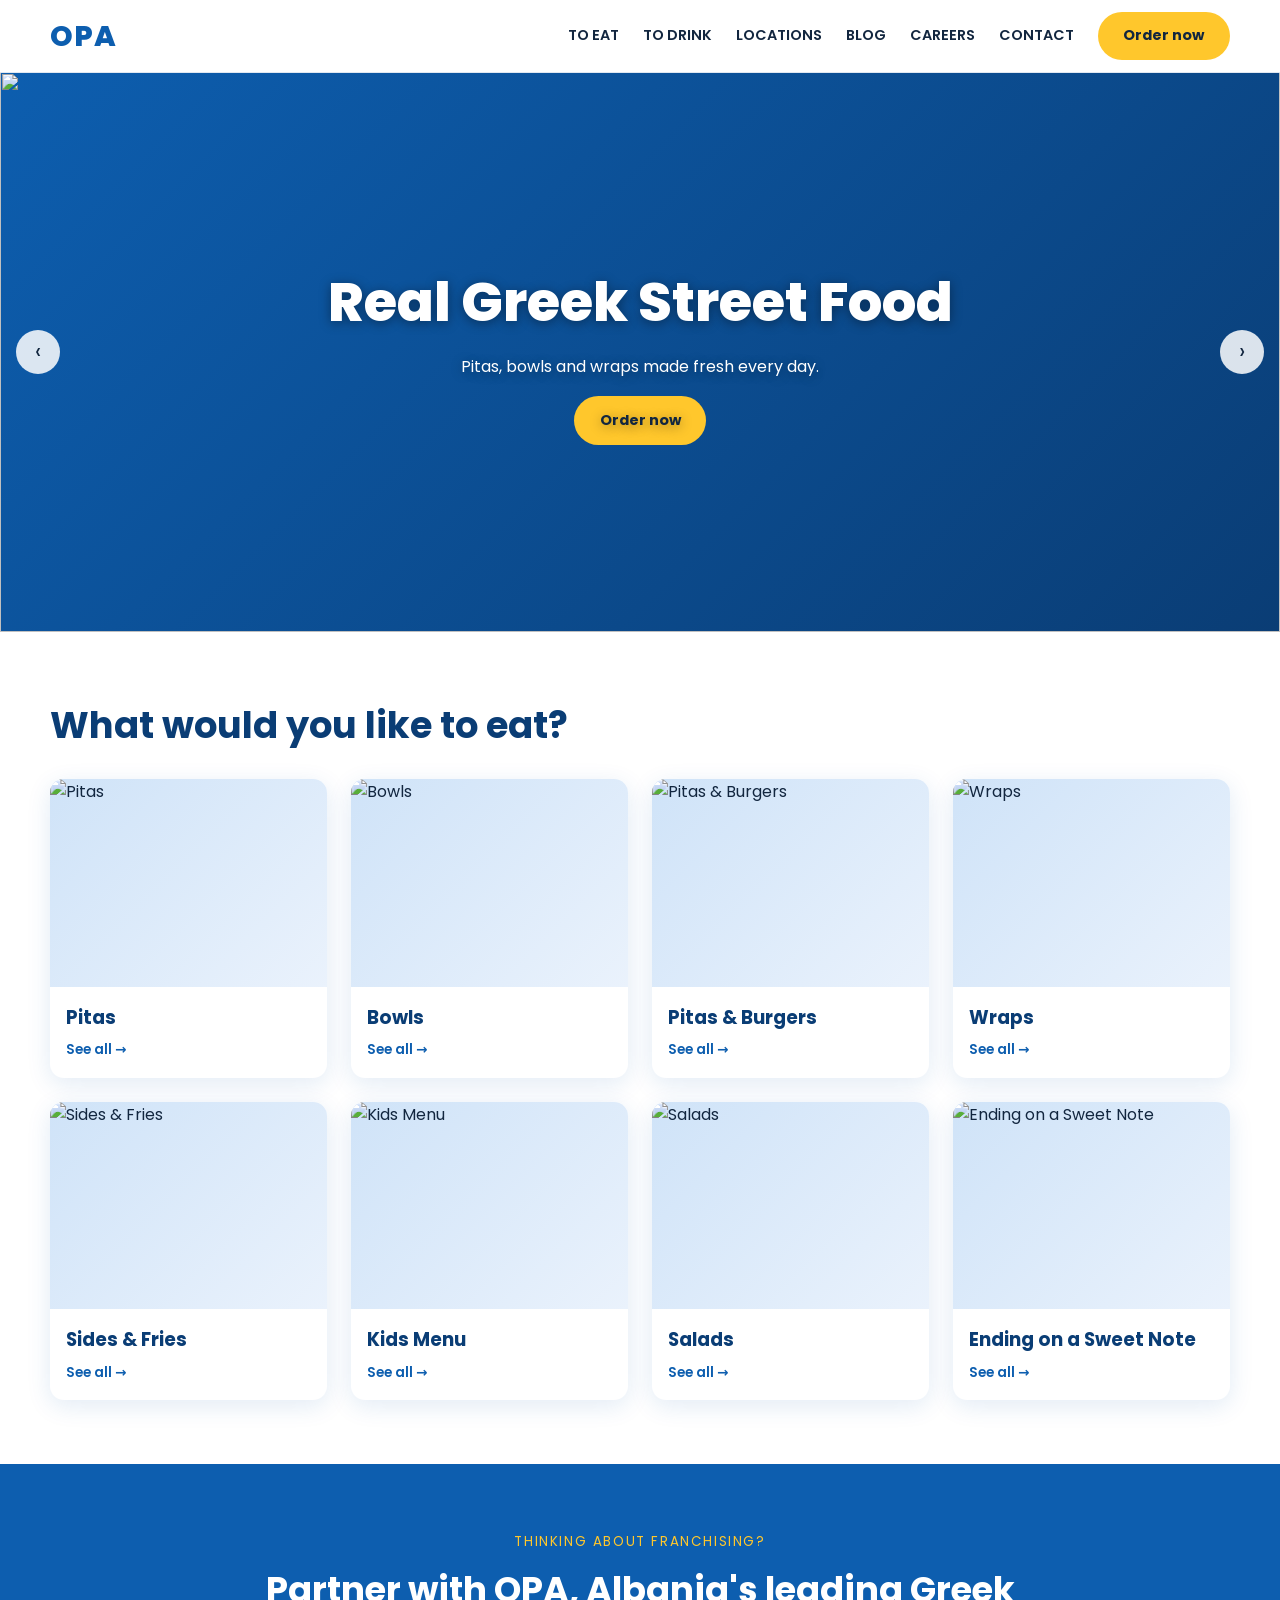
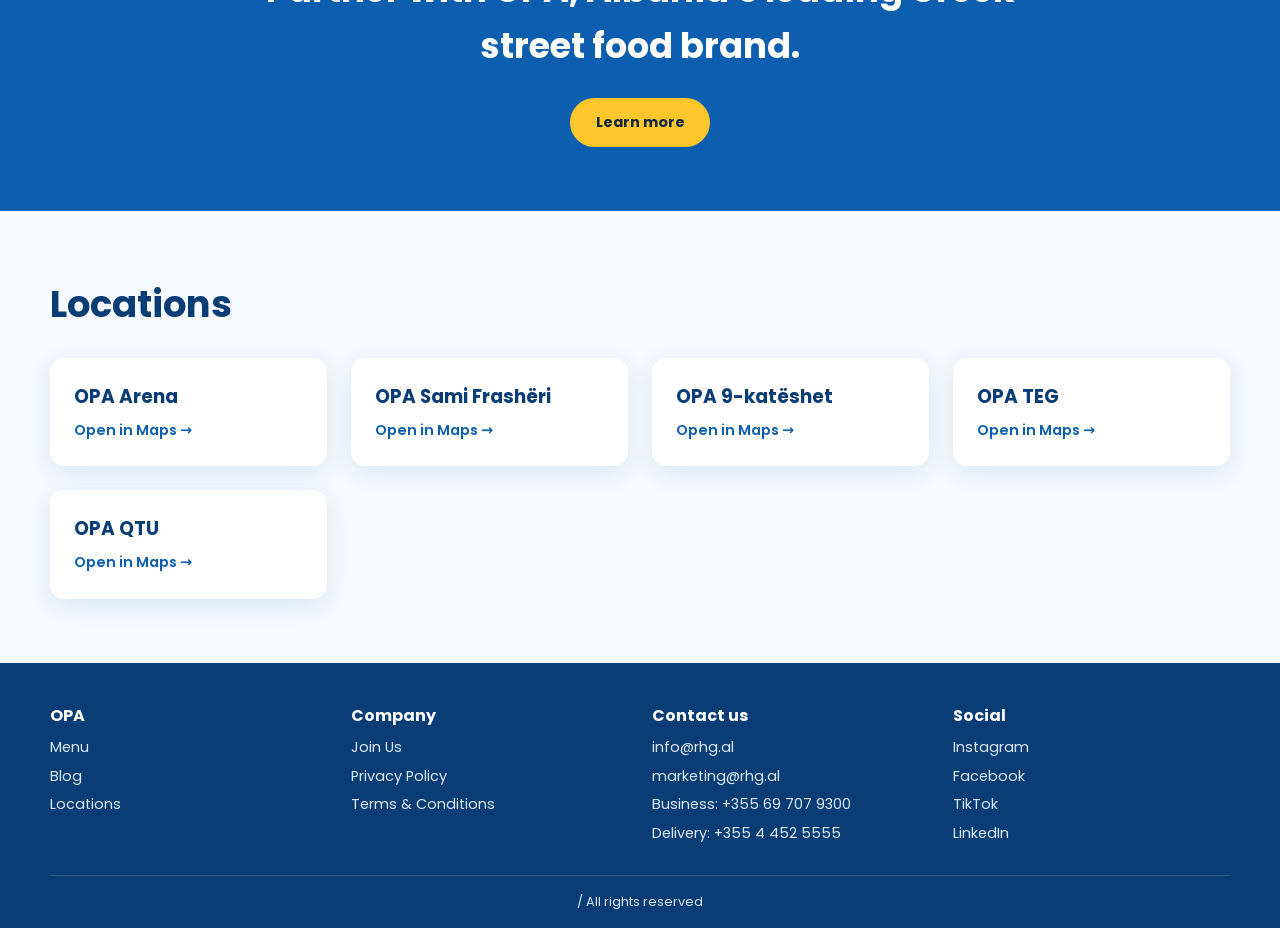
==== index.html @ 5edc5f12 "Add files via upload" ====
<!DOCTYPE html>
<html lang="en">
<head>
<meta charset="UTF-8">
<meta name="viewport" content="width=device-width, initial-scale=1">
<link rel="preconnect" href="https://fonts.googleapis.com">
<link rel="stylesheet" href="https://fonts.googleapis.com/css2?family=Poppins:wght@400;600;700;800&display=swap">
<link rel="stylesheet" href="style.css">
<title>OPA – Greek Street Food</title>
<meta name="description" content="OPA, Albania's leading Greek street food brand. Pitas, bowls, wraps and more.">
</head>
<body>

<header class="site-header">
  <div class="container">
    <a href="index.html" class="logo" aria-label="OPA">OPA</a>
    <button class="nav-toggle" aria-label="Menu" aria-expanded="false"><span></span><span></span><span></span></button>
    <nav class="nav">
      <ul class="nav__list">
        <li class="nav__item nav__item--parent">
          <a class="nav__link" href="menu.html#food">To Eat</a>
          <div class="dropdown">
            <a href="menu.html#pitas">Pitas</a><a href="menu.html#bowls">Bowls</a>
            <a href="menu.html#pitas-burgers">Pitas &amp; Burgers</a><a href="menu.html#wraps">Wraps</a>
            <a href="menu.html#sides">Sides &amp; Fries</a><a href="menu.html#kids">Kids Menu</a>
            <a href="menu.html#salads">Salads</a><a href="menu.html#sweet">Ending on a Sweet Note</a>
          </div>
        </li>
        <li class="nav__item nav__item--parent">
          <a class="nav__link" href="menu.html#drinks">To Drink</a>
          <div class="dropdown">
            <a href="menu.html#water">Water</a><a href="menu.html#cold-coffees">Cold Coffees</a>
            <a href="menu.html#wine">Wine</a><a href="menu.html#beers">Beers</a>
          </div>
        </li>
        <li class="nav__item"><a class="nav__link" href="locations.html">Locations</a></li>
        <li class="nav__item"><a class="nav__link" href="blog.html">Blog</a></li>
        <li class="nav__item"><a class="nav__link" href="careers.html">Careers</a></li>
        <li class="nav__item"><a class="nav__link" href="contact.html">Contact</a></li>
      </ul>
      <a class="btn btn--primary" href="https://opagreekstreet.tryordering.com/" target="_blank" rel="noopener">Order now</a>
    </nav>
  </div>
</header>

<main id="main">
  <!-- Hero slider (put images in images/banners/) -->
  <section class="slider" aria-label="Offers">
    <div class="slider__track">
      <a class="slide" href="https://opagreekstreet.tryordering.com/search" target="_blank" rel="noopener">
        <img src="images/banners/banner-1.jpg" alt="">
        <div class="slide__caption"><h2>Real Greek Street Food</h2><p>Pitas, bowls and wraps made fresh every day.</p><span class="btn btn--primary">Order now</span></div>
      </a>
      <a class="slide" href="https://opagreekstreet.tryordering.com/search" target="_blank" rel="noopener">
        <img src="images/banners/banner-2.jpg" alt="">
        <div class="slide__caption"><h2>Crispy &amp; Cheesy</h2><p>Our latest offer is here.</p><span class="btn btn--primary">See offers</span></div>
      </a>
      <a class="slide" href="https://opagreekstreet.tryordering.com/search" target="_blank" rel="noopener">
        <img src="images/banners/banner-3.jpg" alt="">
        <div class="slide__caption"><h2>Bowl &amp; Go</h2><p>Quick, fresh and full of flavour.</p><span class="btn btn--primary">Order now</span></div>
      </a>
    </div>
    <button class="slider__btn slider__btn--prev" aria-label="Previous">&#8249;</button>
    <button class="slider__btn slider__btn--next" aria-label="Next">&#8250;</button>
    <div class="slider__dots"></div>
  </section>

  <!-- Categories -->
  <section class="section">
    <div class="container">
      <h2 class="section__title">What would you like to eat?</h2>
      <div class="grid grid--3">
        <a class="card" href="menu.html#pitas"><img class="card__img" src="images/menu/pitas.jpg" alt="Pitas" loading="lazy"><div class="card__body"><h3 class="card__title">Pitas</h3><span class="card__link">See all →</span></div></a>
        <a class="card" href="menu.html#bowls"><img class="card__img" src="images/menu/bowls.jpg" alt="Bowls" loading="lazy"><div class="card__body"><h3 class="card__title">Bowls</h3><span class="card__link">See all →</span></div></a>
        <a class="card" href="menu.html#pitas-burgers"><img class="card__img" src="images/menu/pitas-burgers.jpg" alt="Pitas &amp; Burgers" loading="lazy"><div class="card__body"><h3 class="card__title">Pitas &amp; Burgers</h3><span class="card__link">See all →</span></div></a>
        <a class="card" href="menu.html#wraps"><img class="card__img" src="images/menu/wraps.jpg" alt="Wraps" loading="lazy"><div class="card__body"><h3 class="card__title">Wraps</h3><span class="card__link">See all →</span></div></a>
        <a class="card" href="menu.html#sides"><img class="card__img" src="images/menu/sides.jpg" alt="Sides &amp; Fries" loading="lazy"><div class="card__body"><h3 class="card__title">Sides &amp; Fries</h3><span class="card__link">See all →</span></div></a>
        <a class="card" href="menu.html#kids"><img class="card__img" src="images/menu/kids.jpg" alt="Kids Menu" loading="lazy"><div class="card__body"><h3 class="card__title">Kids Menu</h3><span class="card__link">See all →</span></div></a>
        <a class="card" href="menu.html#salads"><img class="card__img" src="images/menu/salads.jpg" alt="Salads" loading="lazy"><div class="card__body"><h3 class="card__title">Salads</h3><span class="card__link">See all →</span></div></a>
        <a class="card" href="menu.html#sweet"><img class="card__img" src="images/menu/sweet.jpg" alt="Ending on a Sweet Note" loading="lazy"><div class="card__body"><h3 class="card__title">Ending on a Sweet Note</h3><span class="card__link">See all →</span></div></a>
      </div>
    </div>
  </section>

  <!-- Franchising -->
  <section class="section cta-band">
    <div class="container">
      <small>Thinking about franchising?</small>
      <h2>Partner with OPA, Albania's leading Greek street food brand.</h2>
      <a class="btn btn--primary" href="contact.html">Learn more</a>
    </div>
  </section>

  <!-- Locations -->
  <section class="section section--alt">
    <div class="container">
      <h2 class="section__title">Locations</h2>
      <div class="grid grid--3">
        <div class="location"><h3>OPA Arena</h3><a href="https://www.google.com/maps/search/?api=1&query=OPA+Greek+Street+Food+Stadiumi+Tirana" target="_blank" rel="noopener">Open in Maps →</a></div>
        <div class="location"><h3>OPA Sami Frashëri</h3><a href="https://www.google.com/maps/search/?api=1&query=OPA+Greek+Street+Food+Bllok+Tirana" target="_blank" rel="noopener">Open in Maps →</a></div>
        <div class="location"><h3>OPA 9-katëshet</h3><a href="https://maps.app.goo.gl/7NocaV73Dm5Sa7Nw9" target="_blank" rel="noopener">Open in Maps →</a></div>
        <div class="location"><h3>OPA TEG</h3><a href="https://maps.app.goo.gl/7PBtdRmNoVdLSGN8A" target="_blank" rel="noopener">Open in Maps →</a></div>
        <div class="location"><h3>OPA QTU</h3><a href="https://maps.app.goo.gl/N5K6uBJ1eKLSMB5P8" target="_blank" rel="noopener">Open in Maps →</a></div>
      </div>
    </div>
  </section>
</main>

<footer class="site-footer">
  <div class="container">
    <div class="footer__grid">
      <div><h3 class="footer__title">OPA</h3><ul>
        <li><a href="menu.html">Menu</a></li><li><a href="blog.html">Blog</a></li><li><a href="locations.html">Locations</a></li></ul></div>
      <div><h3 class="footer__title">Company</h3><ul>
        <li><a href="careers.html">Join Us</a></li><li><a href="privacy-policy.html">Privacy Policy</a></li><li><a href="terms.html">Terms &amp; Conditions</a></li></ul></div>
      <div><h3 class="footer__title">Contact us</h3><ul>
        <li><a href="mailto:info@rhg.al">info@rhg.al</a></li><li><a href="mailto:marketing@rhg.al">marketing@rhg.al</a></li>
        <li>Business: <a href="tel:+355697079300">+355 69 707 9300</a></li>
        <li>Delivery: <a href="tel:+35544525555">+355 4 452 5555</a></li></ul></div>
      <div><h3 class="footer__title">Social</h3><ul>
        <li><a href="https://instagram.com/opa.com.al" target="_blank" rel="noopener">Instagram</a></li>
        <li><a href="https://www.facebook.com/opa.albania/" target="_blank" rel="noopener">Facebook</a></li>
        <li><a href="https://vm.tiktok.com/ZML4tMtk6/" target="_blank" rel="noopener">TikTok</a></li>
        <li><a href="https://www.linkedin.com/company/opa-greek-street-food-tirana" target="_blank" rel="noopener">LinkedIn</a></li></ul></div>
    </div>
    <p class="footer__bottom"><span data-year></span> / All rights reserved</p>
  </div>
</footer>

<script src="js/nav.js"></script>
<script src="js/slider.js"></script>
<script src="js/main.js"></script>
</body>
</html>
---- style.css ----
*,*::before,*::after{box-sizing:border-box;margin:0;padding:0}
html{scroll-behavior:smooth;-webkit-text-size-adjust:100%}
body{line-height:1.6;-webkit-font-smoothing:antialiased}
img{max-width:100%;display:block}
a{color:inherit;text-decoration:none}
ul{list-style:none}
button{font:inherit;border:0;background:none;cursor:pointer;color:inherit}
:root{
  --blue:#0d5eaf; --blue-dark:#0a3d75; --yellow:#ffc72c;
  --ink:#12263f; --muted:#5b6b80; --bg:#f6f9fd; --white:#fff; --line:#e1e8f1;
  --font:'Poppins',system-ui,-apple-system,'Segoe UI',sans-serif;
  --container:1180px; --radius:14px; --shadow:0 6px 24px rgba(13,94,175,.12);
  --s1:.5rem; --s2:1rem; --s3:1.5rem; --s4:2.5rem; --s5:4rem;
}
body{font-family:var(--font);color:var(--ink);background:var(--white)}
.container{width:min(100% - 2rem,var(--container));margin-inline:auto}
.section{padding-block:var(--s5)}
.section--alt{background:var(--bg)}
.section__title{font-size:clamp(1.6rem,3vw,2.3rem);font-weight:700;color:var(--blue-dark);margin-bottom:var(--s3)}
.grid{display:grid;gap:var(--s3)}
.grid--3{grid-template-columns:repeat(auto-fill,minmax(250px,1fr))}
.grid--2{grid-template-columns:repeat(auto-fill,minmax(320px,1fr))}

/* Header */
.site-header{position:sticky;top:0;z-index:50;background:var(--white);box-shadow:0 1px 0 var(--line)}
.site-header .container{display:flex;align-items:center;justify-content:space-between;height:72px}
.logo{font-size:1.8rem;font-weight:800;color:var(--blue);letter-spacing:.04em}
.logo img{height:42px;width:auto}
.nav{display:flex;align-items:center;gap:var(--s3)}
.nav__list{display:flex;gap:var(--s3);align-items:center}
.nav__item{position:relative}
.nav__link{font-weight:600;font-size:.9rem;text-transform:uppercase;padding:.5rem 0;display:inline-block}
.nav__link:hover,.nav__link.active{color:var(--blue)}
.dropdown{position:absolute;top:100%;left:-1rem;min-width:240px;background:var(--white);border-radius:var(--radius);box-shadow:var(--shadow);padding:var(--s1);opacity:0;visibility:hidden;transform:translateY(8px);transition:.2s}
.nav__item:hover>.dropdown,.nav__item.open>.dropdown{opacity:1;visibility:visible;transform:none}
.dropdown a{display:block;padding:.5rem 1rem;border-radius:8px;font-size:.88rem}
.dropdown a:hover{background:var(--bg);color:var(--blue)}
.nav-toggle{display:none;width:44px;height:44px;flex-direction:column;justify-content:center;gap:5px;align-items:center}
.nav-toggle span{width:24px;height:2px;background:var(--ink);transition:.2s}

@media(max-width:900px){
  .nav-toggle{display:flex}
  .nav{position:fixed;inset:72px 0 0 0;background:var(--white);flex-direction:column;align-items:stretch;padding:var(--s3);overflow:auto;transform:translateX(100%);transition:.3s}
  .nav.open{transform:none}
  .nav__list{flex-direction:column;align-items:stretch;gap:0}
  .nav__link{padding:.9rem 0;width:100%;border-bottom:1px solid var(--line)}
  .dropdown{position:static;opacity:1;visibility:visible;transform:none;box-shadow:none;display:none;padding:0 0 0 1rem}
  .nav__item.open>.dropdown{display:block}
}

/* Footer */
.site-footer{background:var(--blue-dark);color:#dce8f6;padding-block:var(--s4) var(--s2)}
.footer__grid{display:grid;gap:var(--s3);grid-template-columns:repeat(auto-fit,minmax(200px,1fr))}
.footer__title{color:var(--white);font-size:1rem;margin-bottom:var(--s1)}
.footer__grid li{margin-bottom:.35rem;font-size:.9rem}
.footer__grid a:hover{color:var(--yellow)}
.footer__bottom{margin-top:var(--s3);padding-top:var(--s2);border-top:1px solid rgba(255,255,255,.15);font-size:.8rem;text-align:center}
/* Buttons */
.btn{display:inline-block;padding:.8rem 1.6rem;border-radius:999px;font-weight:700;font-size:.9rem;transition:.2s}
.btn--primary{background:var(--yellow);color:var(--ink)}
.btn--primary:hover{background:#ffd75e;transform:translateY(-2px)}
.btn--blue{background:var(--blue);color:var(--white)}
.btn--blue:hover{background:var(--blue-dark)}
.btn--outline{border:2px solid var(--blue);color:var(--blue)}
.btn--outline:hover{background:var(--blue);color:var(--white)}

/* Slider */
.slider{position:relative;overflow:hidden;background:linear-gradient(135deg,var(--blue),var(--blue-dark))}
.slider__track{display:flex;transition:transform .6s ease}
.slide{min-width:100%;aspect-ratio:16/7;position:relative;display:grid;place-items:center;color:var(--white);text-align:center}
.slide img{position:absolute;inset:0;width:100%;height:100%;object-fit:cover}
.slide__caption{position:relative;padding:var(--s2);text-shadow:0 2px 12px rgba(0,0,0,.4)}
.slide__caption h2{font-size:clamp(1.6rem,5vw,3.4rem);font-weight:800}
.slide__caption p{margin:.5rem 0 var(--s2)}
.slider__btn{position:absolute;top:50%;translate:0 -50%;width:44px;height:44px;border-radius:50%;background:rgba(255,255,255,.85);font-size:1.4rem;z-index:2}
.slider__btn--prev{left:1rem}.slider__btn--next{right:1rem}
.slider__dots{position:absolute;bottom:1rem;left:50%;translate:-50% 0;display:flex;gap:.5rem;z-index:2}
.slider__dots button{width:10px;height:10px;border-radius:50%;background:rgba(255,255,255,.5)}
.slider__dots button.active{background:var(--yellow);width:26px;border-radius:6px}
@media(max-width:600px){.slide{aspect-ratio:4/3}}

/* Cards */
.card{background:var(--white);border-radius:var(--radius);box-shadow:var(--shadow);overflow:hidden;transition:.2s}
.card:hover{transform:translateY(-4px)}
.card__img{aspect-ratio:4/3;background:linear-gradient(135deg,#cfe3f8,#eaf2fc);object-fit:cover;width:100%}
.card__body{padding:var(--s2)}
.card__title{font-weight:700;color:var(--blue-dark)}
.card__link{display:inline-block;margin-top:.4rem;font-size:.85rem;font-weight:600;color:var(--blue)}

/* Menu tabs + items */
.tabs{display:flex;gap:var(--s1);flex-wrap:wrap;margin-bottom:var(--s3)}
.tab{padding:.6rem 1.4rem;border-radius:999px;border:2px solid var(--blue);font-weight:600;color:var(--blue)}
.tab.active{background:var(--blue);color:var(--white)}
.chips{display:flex;gap:.5rem;flex-wrap:wrap;margin-bottom:var(--s4)}
.chip{padding:.35rem .9rem;border-radius:999px;background:var(--bg);font-size:.82rem;font-weight:600}
.chip:hover{background:var(--yellow)}
.menu-item{display:flex;gap:var(--s2);padding:var(--s2);border-radius:var(--radius);background:var(--white);box-shadow:var(--shadow)}
.menu-item__img{width:84px;height:84px;border-radius:12px;background:linear-gradient(135deg,#cfe3f8,#eaf2fc);object-fit:cover;flex:none}
.menu-item__top{display:flex;justify-content:space-between;gap:var(--s1);font-weight:700}
.menu-item__price{color:var(--blue);white-space:nowrap}
.menu-item p{font-size:.85rem;color:var(--muted)}
/* Home */
.cta-band{background:var(--blue);color:var(--white);text-align:center}
.cta-band h2{font-size:clamp(1.4rem,3vw,2.2rem);max-width:760px;margin:.5rem auto var(--s3)}
.cta-band small{text-transform:uppercase;letter-spacing:.12em;color:var(--yellow)}
.location{padding:var(--s3);border-radius:var(--radius);background:var(--white);box-shadow:var(--shadow)}
.location h3{color:var(--blue-dark);margin-bottom:.3rem}
.location a{color:var(--blue);font-weight:600;font-size:.9rem}

/* Menu page */
.page-hero{background:linear-gradient(135deg,var(--blue),var(--blue-dark));color:var(--white);padding-block:var(--s4);text-align:center}
.page-hero h1{font-size:clamp(2rem,5vw,3rem)}
.page-hero .btn{margin-top:var(--s2)}
.menu-group{margin-bottom:var(--s4);scroll-margin-top:90px}
.menu-group h2{font-size:1.5rem;color:var(--blue-dark);margin-bottom:var(--s2);border-left:5px solid var(--yellow);padding-left:.8rem}
.menu-panel[hidden]{display:none}
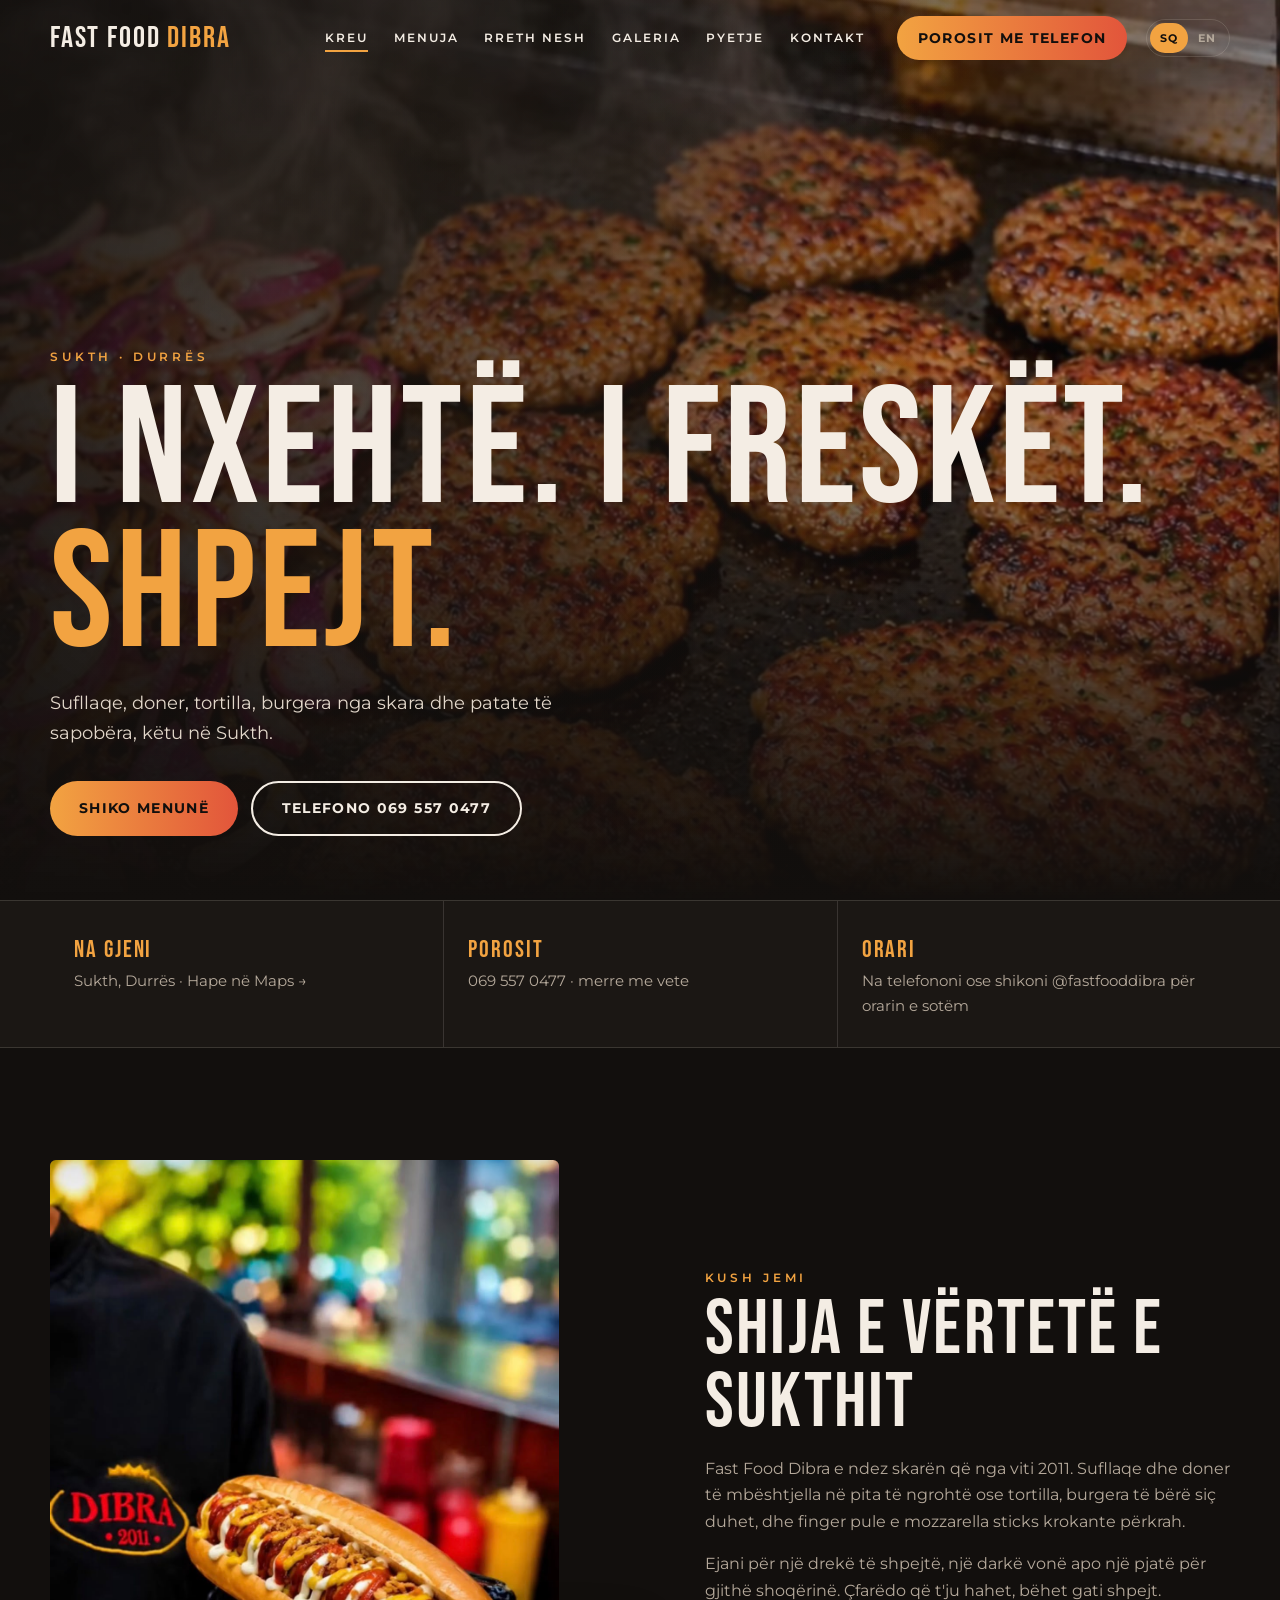
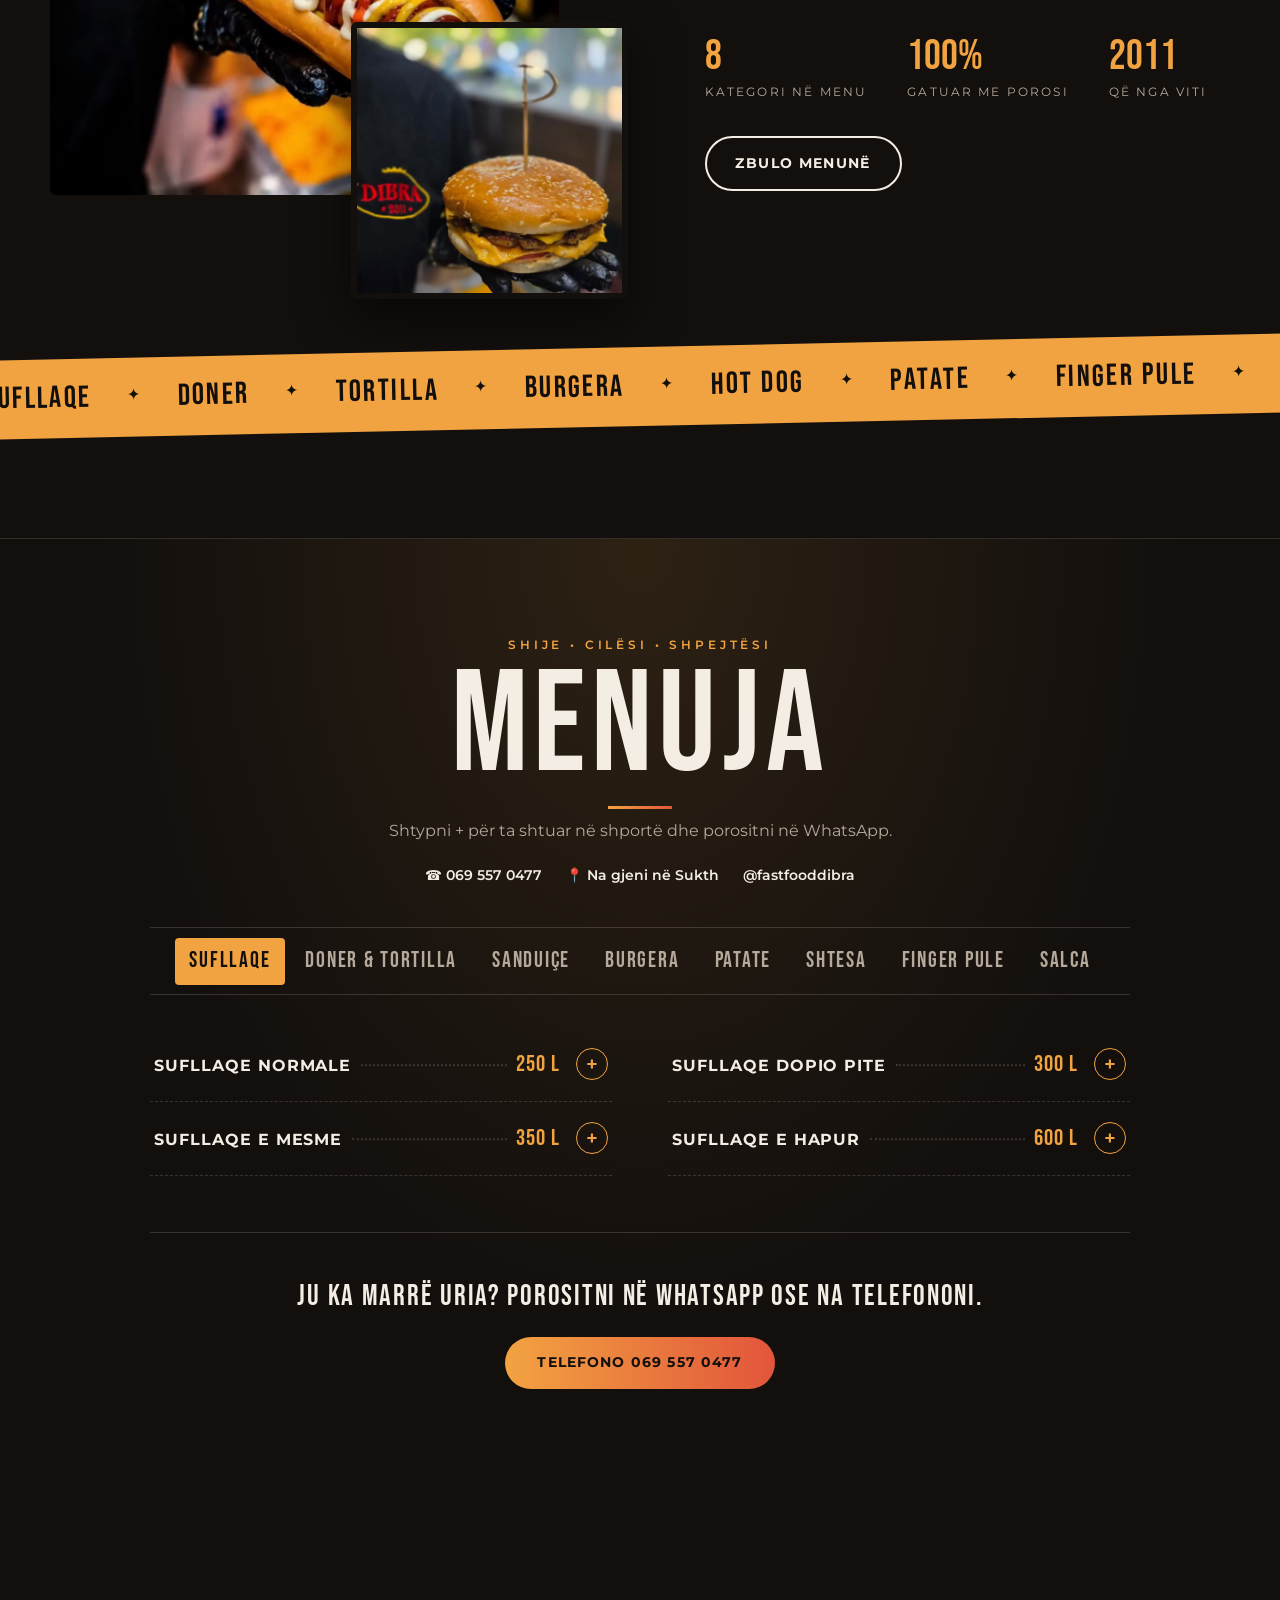
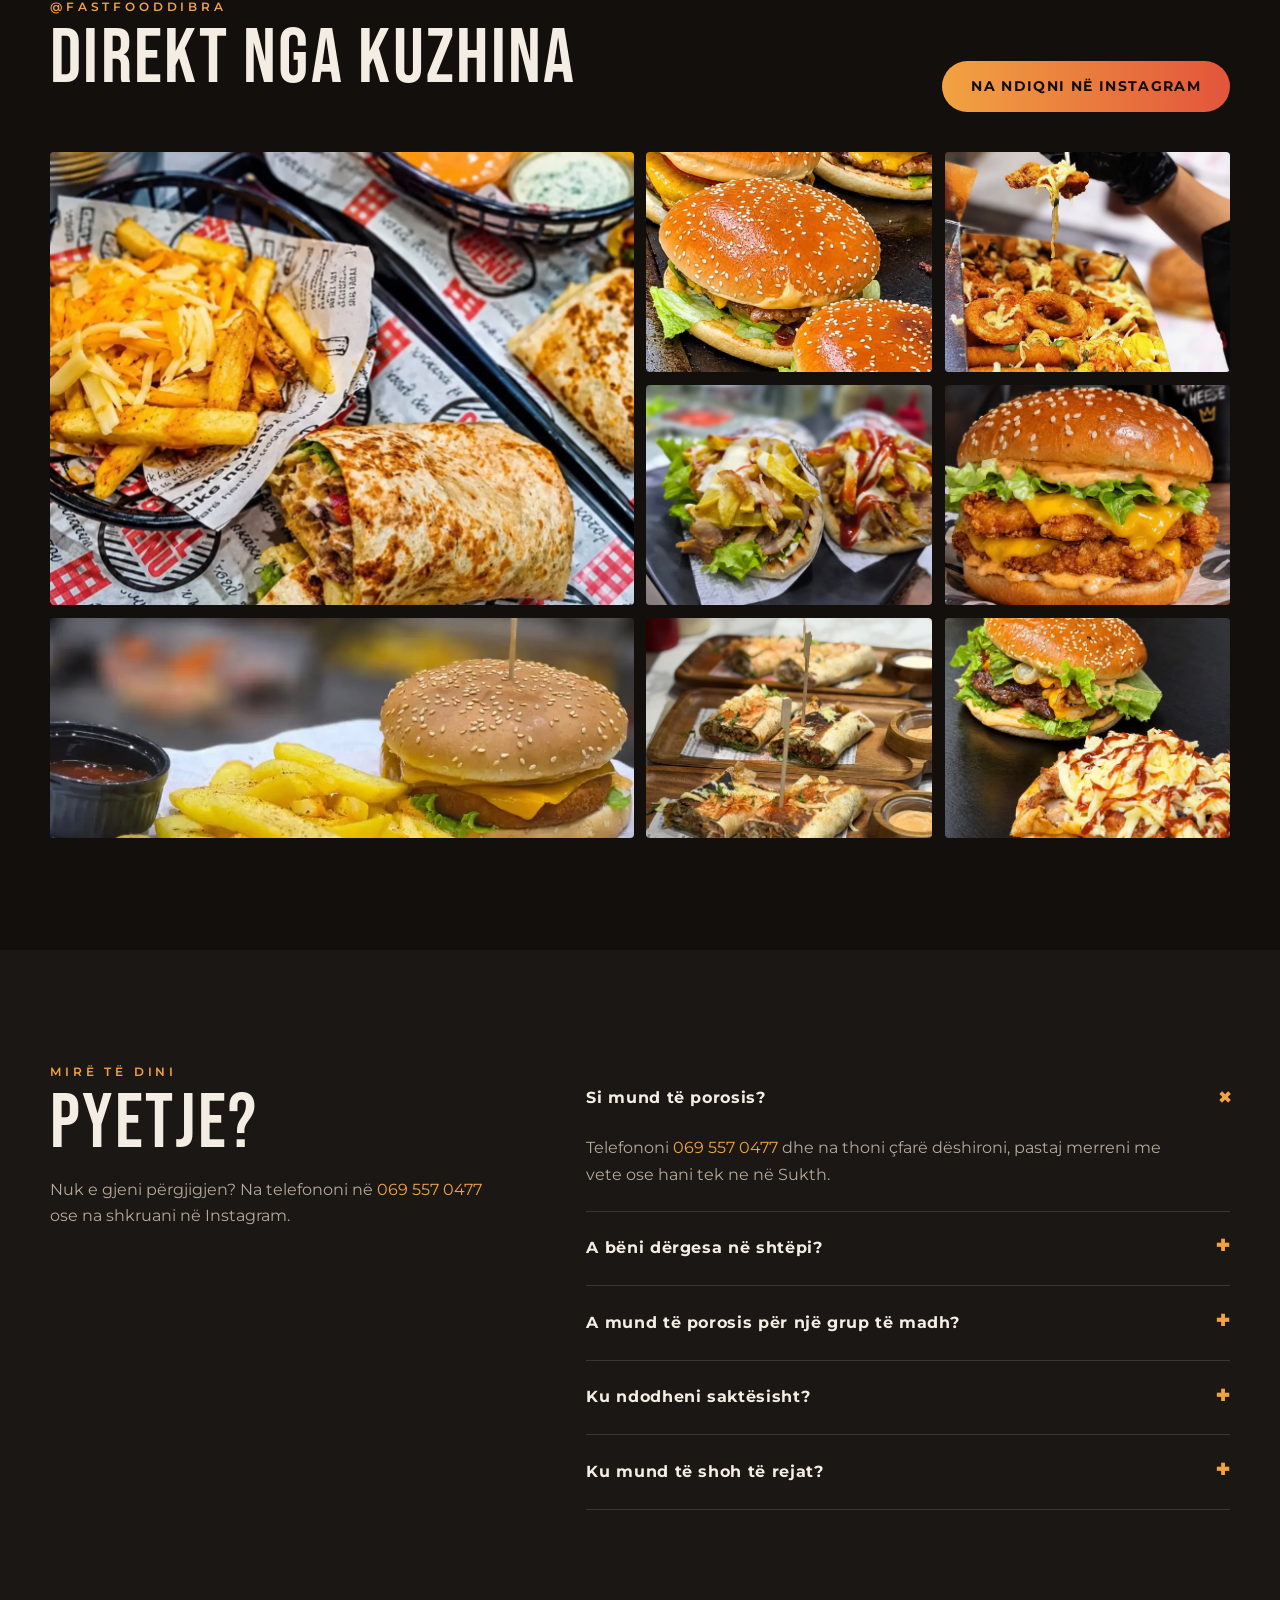
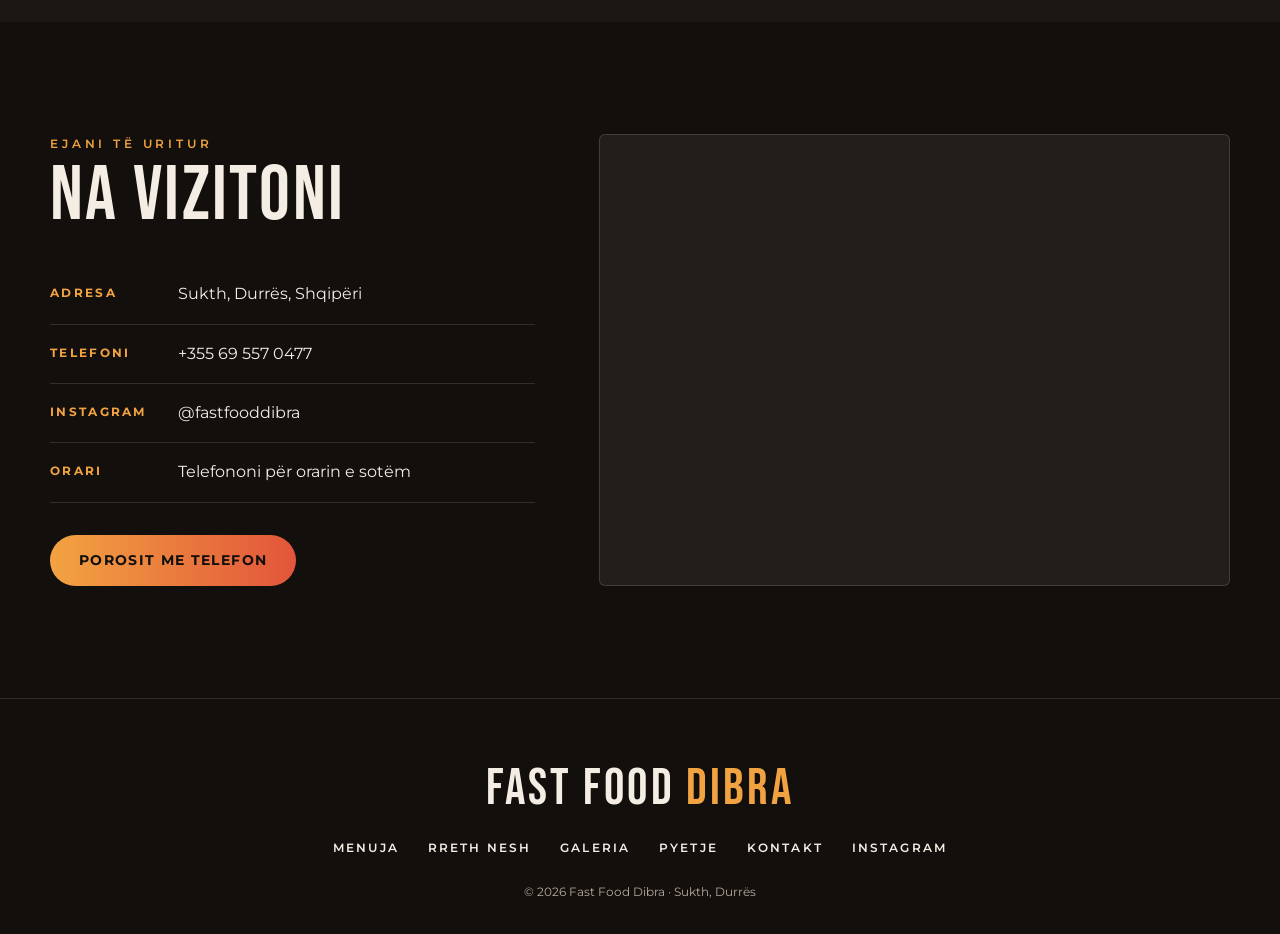
==== commit aa29043c: "Rebuild site as one-page Fast Food Dibra website - New dark one-page design (index.html): hero, abou" ====
--- a/index.html
+++ b/index.html
@@ -1,134 +1,349 @@
-<!DOCTYPE html>
-<html lang="en">
-<head>
-<meta charset="UTF-8">
-<meta name="viewport" content="width=device-width, initial-scale=1">
-<link rel="preconnect" href="https://fonts.googleapis.com">
-<link rel="stylesheet" href="https://fonts.googleapis.com/css2?family=Poppins:wght@400;600;700;800&display=swap">
-<link rel="stylesheet" href="style.css">
-<title>OPA – Greek Street Food</title>
-<meta name="description" content="OPA, Albania's leading Greek street food brand. Pitas, bowls, wraps and more.">
-</head>
-<body>
-
-<header class="site-header">
-  <div class="container">
-    <a href="index.html" class="logo" aria-label="OPA">OPA</a>
-    <button class="nav-toggle" aria-label="Menu" aria-expanded="false"><span></span><span></span><span></span></button>
-    <nav class="nav">
-      <ul class="nav__list">
-        <li class="nav__item nav__item--parent">
-          <a class="nav__link" href="menu.html#food">To Eat</a>
-          <div class="dropdown">
-            <a href="menu.html#pitas">Pitas</a><a href="menu.html#bowls">Bowls</a>
-            <a href="menu.html#pitas-burgers">Pitas &amp; Burgers</a><a href="menu.html#wraps">Wraps</a>
-            <a href="menu.html#sides">Sides &amp; Fries</a><a href="menu.html#kids">Kids Menu</a>
-            <a href="menu.html#salads">Salads</a><a href="menu.html#sweet">Ending on a Sweet Note</a>
-          </div>
-        </li>
-        <li class="nav__item nav__item--parent">
-          <a class="nav__link" href="menu.html#drinks">To Drink</a>
-          <div class="dropdown">
-            <a href="menu.html#water">Water</a><a href="menu.html#cold-coffees">Cold Coffees</a>
-            <a href="menu.html#wine">Wine</a><a href="menu.html#beers">Beers</a>
-          </div>
-        </li>
-        <li class="nav__item"><a class="nav__link" href="locations.html">Locations</a></li>
-        <li class="nav__item"><a class="nav__link" href="blog.html">Blog</a></li>
-        <li class="nav__item"><a class="nav__link" href="careers.html">Careers</a></li>
-        <li class="nav__item"><a class="nav__link" href="contact.html">Contact</a></li>
-      </ul>
-      <a class="btn btn--primary" href="https://opagreekstreet.tryordering.com/" target="_blank" rel="noopener">Order now</a>
-    </nav>
-  </div>
-</header>
-
-<main id="main">
-  <!-- Hero slider (put images in images/banners/) -->
-  <section class="slider" aria-label="Offers">
-    <div class="slider__track">
-      <a class="slide" href="https://opagreekstreet.tryordering.com/search" target="_blank" rel="noopener">
-        <img src="images/banners/banner-1.jpg" alt="">
-        <div class="slide__caption"><h2>Real Greek Street Food</h2><p>Pitas, bowls and wraps made fresh every day.</p><span class="btn btn--primary">Order now</span></div>
-      </a>
-      <a class="slide" href="https://opagreekstreet.tryordering.com/search" target="_blank" rel="noopener">
-        <img src="images/banners/banner-2.jpg" alt="">
-        <div class="slide__caption"><h2>Crispy &amp; Cheesy</h2><p>Our latest offer is here.</p><span class="btn btn--primary">See offers</span></div>
-      </a>
-      <a class="slide" href="https://opagreekstreet.tryordering.com/search" target="_blank" rel="noopener">
-        <img src="images/banners/banner-3.jpg" alt="">
-        <div class="slide__caption"><h2>Bowl &amp; Go</h2><p>Quick, fresh and full of flavour.</p><span class="btn btn--primary">Order now</span></div>
-      </a>
-    </div>
-    <button class="slider__btn slider__btn--prev" aria-label="Previous">&#8249;</button>
-    <button class="slider__btn slider__btn--next" aria-label="Next">&#8250;</button>
-    <div class="slider__dots"></div>
-  </section>
-
-  <!-- Categories -->
-  <section class="section">
-    <div class="container">
-      <h2 class="section__title">What would you like to eat?</h2>
-      <div class="grid grid--3">
-        <a class="card" href="menu.html#pitas"><img class="card__img" src="images/menu/pitas.jpg" alt="Pitas" loading="lazy"><div class="card__body"><h3 class="card__title">Pitas</h3><span class="card__link">See all →</span></div></a>
-        <a class="card" href="menu.html#bowls"><img class="card__img" src="images/menu/bowls.jpg" alt="Bowls" loading="lazy"><div class="card__body"><h3 class="card__title">Bowls</h3><span class="card__link">See all →</span></div></a>
-        <a class="card" href="menu.html#pitas-burgers"><img class="card__img" src="images/menu/pitas-burgers.jpg" alt="Pitas &amp; Burgers" loading="lazy"><div class="card__body"><h3 class="card__title">Pitas &amp; Burgers</h3><span class="card__link">See all →</span></div></a>
-        <a class="card" href="menu.html#wraps"><img class="card__img" src="images/menu/wraps.jpg" alt="Wraps" loading="lazy"><div class="card__body"><h3 class="card__title">Wraps</h3><span class="card__link">See all →</span></div></a>
-        <a class="card" href="menu.html#sides"><img class="card__img" src="images/menu/sides.jpg" alt="Sides &amp; Fries" loading="lazy"><div class="card__body"><h3 class="card__title">Sides &amp; Fries</h3><span class="card__link">See all →</span></div></a>
-        <a class="card" href="menu.html#kids"><img class="card__img" src="images/menu/kids.jpg" alt="Kids Menu" loading="lazy"><div class="card__body"><h3 class="card__title">Kids Menu</h3><span class="card__link">See all →</span></div></a>
-        <a class="card" href="menu.html#salads"><img class="card__img" src="images/menu/salads.jpg" alt="Salads" loading="lazy"><div class="card__body"><h3 class="card__title">Salads</h3><span class="card__link">See all →</span></div></a>
-        <a class="card" href="menu.html#sweet"><img class="card__img" src="images/menu/sweet.jpg" alt="Ending on a Sweet Note" loading="lazy"><div class="card__body"><h3 class="card__title">Ending on a Sweet Note</h3><span class="card__link">See all →</span></div></a>
-      </div>
-    </div>
-  </section>
-
-  <!-- Franchising -->
-  <section class="section cta-band">
-    <div class="container">
-      <small>Thinking about franchising?</small>
-      <h2>Partner with OPA, Albania's leading Greek street food brand.</h2>
-      <a class="btn btn--primary" href="contact.html">Learn more</a>
-    </div>
-  </section>
-
-  <!-- Locations -->
-  <section class="section section--alt">
-    <div class="container">
-      <h2 class="section__title">Locations</h2>
-      <div class="grid grid--3">
-        <div class="location"><h3>OPA Arena</h3><a href="https://www.google.com/maps/search/?api=1&query=OPA+Greek+Street+Food+Stadiumi+Tirana" target="_blank" rel="noopener">Open in Maps →</a></div>
-        <div class="location"><h3>OPA Sami Frashëri</h3><a href="https://www.google.com/maps/search/?api=1&query=OPA+Greek+Street+Food+Bllok+Tirana" target="_blank" rel="noopener">Open in Maps →</a></div>
-        <div class="location"><h3>OPA 9-katëshet</h3><a href="https://maps.app.goo.gl/7NocaV73Dm5Sa7Nw9" target="_blank" rel="noopener">Open in Maps →</a></div>
-        <div class="location"><h3>OPA TEG</h3><a href="https://maps.app.goo.gl/7PBtdRmNoVdLSGN8A" target="_blank" rel="noopener">Open in Maps →</a></div>
-        <div class="location"><h3>OPA QTU</h3><a href="https://maps.app.goo.gl/N5K6uBJ1eKLSMB5P8" target="_blank" rel="noopener">Open in Maps →</a></div>
-      </div>
-    </div>
-  </section>
-</main>
-
-<footer class="site-footer">
-  <div class="container">
-    <div class="footer__grid">
-      <div><h3 class="footer__title">OPA</h3><ul>
-        <li><a href="menu.html">Menu</a></li><li><a href="blog.html">Blog</a></li><li><a href="locations.html">Locations</a></li></ul></div>
-      <div><h3 class="footer__title">Company</h3><ul>
-        <li><a href="careers.html">Join Us</a></li><li><a href="privacy-policy.html">Privacy Policy</a></li><li><a href="terms.html">Terms &amp; Conditions</a></li></ul></div>
-      <div><h3 class="footer__title">Contact us</h3><ul>
-        <li><a href="mailto:info@rhg.al">info@rhg.al</a></li><li><a href="mailto:marketing@rhg.al">marketing@rhg.al</a></li>
-        <li>Business: <a href="tel:+355697079300">+355 69 707 9300</a></li>
-        <li>Delivery: <a href="tel:+35544525555">+355 4 452 5555</a></li></ul></div>
-      <div><h3 class="footer__title">Social</h3><ul>
-        <li><a href="https://instagram.com/opa.com.al" target="_blank" rel="noopener">Instagram</a></li>
-        <li><a href="https://www.facebook.com/opa.albania/" target="_blank" rel="noopener">Facebook</a></li>
-        <li><a href="https://vm.tiktok.com/ZML4tMtk6/" target="_blank" rel="noopener">TikTok</a></li>
-        <li><a href="https://www.linkedin.com/company/opa-greek-street-food-tirana" target="_blank" rel="noopener">LinkedIn</a></li></ul></div>
-    </div>
-    <p class="footer__bottom"><span data-year></span> / All rights reserved</p>
-  </div>
-</footer>
-
-<script src="js/nav.js"></script>
-<script src="js/slider.js"></script>
-<script src="js/main.js"></script>
-</body>
-</html>+<!DOCTYPE html>
+<html lang="sq">
+<head>
+<meta charset="UTF-8">
+<meta name="viewport" content="width=device-width, initial-scale=1">
+<title data-en="Fast Food Dibra – Souvlaki, Burgers &amp; Doner in Sukth">Fast Food Dibra – Sufllaqe, Burgera dhe Doner në Sukth</title>
+<meta name="description" content="Fast Food Dibra në Sukth, Durrës: sufllaqe, doner, tortilla, burgera, hot dog, patate, finger pule dhe mozzarella sticks. Telefononi 069 557 0477 për porosi."
+      data-en-content="Fast Food Dibra in Sukth, Durrës: souvlaki, doner, tortillas, burgers, hot dogs, fries, chicken fingers and mozzarella sticks. Call 069 557 0477 to order.">
+<link rel="preconnect" href="https://fonts.googleapis.com">
+<link rel="preconnect" href="https://fonts.gstatic.com" crossorigin>
+<link rel="stylesheet" href="https://fonts.googleapis.com/css2?family=Bebas+Neue&family=Montserrat:wght@400;500;600;700&display=swap">
+<link rel="stylesheet" href="dibra.css">
+<link rel="stylesheet" href="menu.css">
+<link rel="stylesheet" href="cart.css">
+</head>
+<body>
+<!--
+  LANGUAGES (Albanian first, English second)
+  - The Albanian text is written normally inside each tag.
+  - The English text is in the data-en="..." attribute on the same tag.
+  - For alt text, aria-label, title and meta content, the English is in data-en-alt, data-en-aria-label, data-en-title, data-en-content.
+  - To change a text: edit the Albanian inside the tag AND the English in data-en. Write & as &amp; inside data-en.
+  - The SQ / EN buttons in the header switch language (js/lang.js). Link straight to English with index.html?lang=en
+
+  PHOTOS live in images/ (hero.jpg, about-1.jpg, about-2.jpg, gallery/1-8.jpg, menu/*.jpg).
+  Any photo that is missing just shows a dark placeholder, nothing breaks.
+-->
+<a class="skip" href="#main" data-en="Skip to content">Kalo te përmbajtja</a>
+
+<header class="site-header">
+  <div class="wrap">
+    <a href="#top" class="logo" aria-label="Fast Food Dibra – kreu" data-en-aria-label="Fast Food Dibra – home">Fast Food <span>Dibra</span></a>
+    <nav class="nav" aria-label="Kryesore" data-en-aria-label="Main">
+      <ul class="nav__list">
+        <li><a class="nav__link" href="#top" data-en="Home">Kreu</a></li>
+        <li><a class="nav__link" href="#menu" data-en="Menu">Menuja</a></li>
+        <li><a class="nav__link" href="#about" data-en="About">Rreth nesh</a></li>
+        <li><a class="nav__link" href="#gallery" data-en="Gallery">Galeria</a></li>
+        <li><a class="nav__link" href="#faq" data-en="FAQ">Pyetje</a></li>
+        <li><a class="nav__link" href="#visit" data-en="Contact">Kontakt</a></li>
+      </ul>
+      <a class="btn btn--fire" href="tel:+355695570477" data-en="Call to order">Porosit me telefon</a>
+    </nav>
+    <div class="lang" role="group" aria-label="Gjuha" data-en-aria-label="Language">
+      <button type="button" data-lang="sq" aria-pressed="true" title="Shqip">SQ</button>
+      <button type="button" data-lang="en" aria-pressed="false" title="English">EN</button>
+    </div>
+    <button class="nav-toggle" aria-label="Hap menunë" data-en-aria-label="Open menu" aria-expanded="false"><span></span><span></span><span></span></button>
+  </div>
+</header>
+
+<main id="main">
+  <!-- Hero -->
+  <section class="hero" id="top">
+    <div class="hero__bg ph"><img src="images/hero.jpg" alt=""></div>
+    <div class="wrap reveal">
+      <p class="eyebrow">Sukth · Durrës</p>
+      <h1 class="hero__title"><span data-en="Hot. Fresh.">I nxehtë. I freskët.</span><br><em data-en="Fast.">Shpejt.</em></h1>
+      <p class="hero__text" data-en="Souvlaki, doner, tortillas, burgers off the grill and fries made fresh, right here in Sukth.">Sufllaqe, doner, tortilla, burgera nga skara dhe patate të sapobëra, këtu në Sukth.</p>
+      <div class="hero__actions">
+        <a class="btn btn--fire" href="#menu" data-en="See the menu">Shiko menunë</a>
+        <a class="btn btn--ghost" href="tel:+355695570477" data-en="Call 069 557 0477">Telefono 069 557 0477</a>
+      </div>
+    </div>
+  </section>
+
+  <!-- Address / phone / hours -->
+  <section class="info" aria-label="Informacion i shpejtë" data-en-aria-label="Quick info">
+    <div class="wrap">
+      <div class="info__item"><h3 data-en="Find us">Na gjeni</h3><p><a href="https://www.google.com/maps/place/fast+food+dibra/data=!4m2!3m1!1s0x134fd73f0eca9e05:0x3f14ae882ff30e26" target="_blank" rel="noopener" data-en="Sukth, Durrës · Open in Maps →">Sukth, Durrës · Hape në Maps →</a></p></div>
+      <div class="info__item"><h3 data-en="Order">Porosit</h3><p><a href="tel:+355695570477">069 557 0477</a> · <span data-en="pick-up &amp; take-away">merre me vete</span></p></div>
+      <!-- TODO: put the real opening hours here -->
+      <div class="info__item"><h3 data-en="Hours">Orari</h3><p><span data-en="Call us or check">Na telefononi ose shikoni</span> <a href="https://www.instagram.com/fastfooddibra/" target="_blank" rel="noopener">@fastfooddibra</a> <span data-en="for today's hours">për orarin e sotëm</span></p></div>
+    </div>
+  </section>
+
+  <!-- About -->
+  <section class="section about" id="about">
+    <div class="wrap">
+      <div class="about__photos reveal">
+        <div class="ph"><img src="images/about-1.jpg" alt="Hot dog i mbushur para logos Dibra 2011" data-en-alt="A loaded hot dog held in front of the Dibra 2011 logo" loading="lazy"></div>
+        <div class="ph"><img src="images/about-2.jpg" alt="Cheeseburger i shërbyer nga stafi i Fast Food Dibra" data-en-alt="A cheeseburger served by Fast Food Dibra staff" loading="lazy"></div>
+      </div>
+      <div class="reveal">
+        <p class="eyebrow" data-en="Who we are">Kush jemi</p>
+        <h2 class="h2" data-en="Sukth's spot for real street food">Shija e vërtetë e Sukthit</h2>
+        <p class="lead" data-en="Fast Food Dibra has been firing up the grill since 2011. Souvlaki and doner wrapped in warm pita or tortilla, burgers made the way they should be, and crispy chicken fingers and mozzarella sticks on the side.">Fast Food Dibra e ndez skarën që nga viti 2011. Sufllaqe dhe doner të mbështjella në pita të ngrohtë ose tortilla, burgera të bërë siç duhet, dhe finger pule e mozzarella sticks krokante përkrah.</p>
+        <p class="lead" style="margin-top:1rem" data-en="Grab a quick lunch, a late dinner or a platter for the whole group. Whatever you're craving, it's ready fast.">Ejani për një drekë të shpejtë, një darkë vonë apo një pjatë për gjithë shoqërinë. Çfarëdo që t'ju hahet, bëhet gati shpejt.</p>
+        <div class="about__stats">
+          <div><strong>8</strong><span data-en="Menu categories">Kategori në menu</span></div>
+          <div><strong>100%</strong><span data-en="Made to order">Gatuar me porosi</span></div>
+          <div><strong>2011</strong><span data-en="Serving since">Që nga viti</span></div>
+        </div>
+        <a class="btn btn--ghost" href="#menu" data-en="Explore the menu">Zbulo menunë</a>
+      </div>
+    </div>
+    <div class="ticker" aria-hidden="true"><div class="ticker__track">
+      <span data-en="Souvlaki">Sufllaqe</span><span>Doner</span><span>Tortilla</span><span data-en="Burgers">Burgera</span><span>Hot Dog</span><span data-en="Fries">Patate</span><span data-en="Chicken Fingers">Finger Pule</span><span>Mozzarella Sticks</span><span>Onion Rings</span>
+      <span data-en="Souvlaki">Sufllaqe</span><span>Doner</span><span>Tortilla</span><span data-en="Burgers">Burgera</span><span>Hot Dog</span><span data-en="Fries">Patate</span><span data-en="Chicken Fingers">Finger Pule</span><span>Mozzarella Sticks</span><span>Onion Rings</span>
+    </div></div>
+  </section>
+
+  <!-- Menu: names and prices from the official Fast Food Dibra menu board.
+       To change a price, edit the number in <span class="dm-price">. The basket reads prices from here. -->
+  <section class="dm" id="menu" aria-labelledby="dm-title">
+    <div class="dm-bg" aria-hidden="true"><div class="dm-bg__img"></div><div class="dm-bg__img"></div></div>
+
+    <div class="dm-inner">
+      <header class="dm-head">
+        <p class="dm-eyebrow" data-en="Taste • Quality • Speed">Shije • Cilësi • Shpejtësi</p>
+        <h2 class="dm-title" id="dm-title" data-en="Menu">Menuja</h2>
+        <p class="dm-lead" data-en="Tap + to add to your basket and order on WhatsApp.">Shtypni + për ta shtuar në shportë dhe porositni në WhatsApp.</p>
+        <div class="dm-info">
+          <a href="tel:+355695570477">☎ 069 557 0477</a>
+          <a href="https://maps.app.goo.gl/R8oNc75AwFTJSSRL6" target="_blank" rel="noopener" data-en="📍 Find us in Sukth">📍 Na gjeni në Sukth</a>
+          <a href="https://www.instagram.com/fastfooddibra/" target="_blank" rel="noopener">@fastfooddibra</a>
+        </div>
+      </header>
+
+      <div class="dm-tabs" role="tablist" aria-label="Kategoritë e menusë" data-en-aria-label="Menu categories">
+        <button class="dm-tab" role="tab" id="tab-sufllaqe" aria-controls="sufllaqe" aria-selected="true" data-en="Souvlaki">Sufllaqe</button>
+        <button class="dm-tab" role="tab" id="tab-doner" aria-controls="doner" aria-selected="false" tabindex="-1">Doner &amp; Tortilla</button>
+        <button class="dm-tab" role="tab" id="tab-sanduice" aria-controls="sanduice" aria-selected="false" tabindex="-1" data-en="Sandwiches">Sanduiçe</button>
+        <button class="dm-tab" role="tab" id="tab-burgera" aria-controls="burgera" aria-selected="false" tabindex="-1" data-en="Burgers">Burgera</button>
+        <button class="dm-tab" role="tab" id="tab-patate" aria-controls="patate" aria-selected="false" tabindex="-1" data-en="Fries">Patate</button>
+        <button class="dm-tab" role="tab" id="tab-shtesa" aria-controls="shtesa" aria-selected="false" tabindex="-1" data-en="Extras">Shtesa</button>
+        <button class="dm-tab" role="tab" id="tab-finger" aria-controls="finger" aria-selected="false" tabindex="-1" data-en="Chicken Fingers">Finger Pule</button>
+        <button class="dm-tab" role="tab" id="tab-salca" aria-controls="salca" aria-selected="false" tabindex="-1" data-en="Sauces">Salca</button>
+      </div>
+      <p class="dm-swipe" data-en="Swipe for more categories →">Rrëshqit për më shumë kategori →</p>
+
+      <!-- Sufllaqe -->
+      <div class="dm-panel" role="tabpanel" id="sufllaqe" aria-labelledby="tab-sufllaqe">
+        <ul class="dm-list">
+          <li class="dm-item" tabindex="0" data-id="sufllaqe-normale" data-img="images/menu/gyro-pork.jpg"><div class="dm-row"><h3 data-en="Souvlaki – Regular">Sufllaqe Normale</h3><span class="dm-dots"></span><span class="dm-price">250 L</span></div></li>
+          <li class="dm-item" tabindex="0" data-id="sufllaqe-dopio" data-img="images/menu/gyro-chicken.jpg"><div class="dm-row"><h3 data-en="Souvlaki – Double Pita">Sufllaqe Dopio Pite</h3><span class="dm-dots"></span><span class="dm-price">300 L</span></div></li>
+          <li class="dm-item" tabindex="0" data-id="sufllaqe-mesme" data-img="images/menu/souvlaki.jpg"><div class="dm-row"><h3 data-en="Souvlaki – Medium">Sufllaqe e Mesme</h3><span class="dm-dots"></span><span class="dm-price">350 L</span></div></li>
+          <li class="dm-item" tabindex="0" data-id="sufllaqe-hapur" data-img="images/menu/gyro-plate.jpg"><div class="dm-row"><h3 data-en="Open Souvlaki (plate)">Sufllaqe e Hapur</h3><span class="dm-dots"></span><span class="dm-price">600 L</span></div></li>
+        </ul>
+      </div>
+
+      <!-- Doner & Tortilla -->
+      <div class="dm-panel" role="tabpanel" id="doner" aria-labelledby="tab-doner" hidden>
+        <ul class="dm-list">
+          <li class="dm-item" tabindex="0" data-id="doner" data-img="images/menu/wrap.jpg"><div class="dm-row"><h3>Doner</h3><span class="dm-dots"></span><span class="dm-price">250 L</span></div></li>
+          <li class="dm-item" tabindex="0" data-id="tortilla-klasike" data-img="images/menu/gyro-plate.jpg"><div class="dm-row"><h3 data-en="Classic Tortilla">Tortilla Klasike</h3><span class="dm-dots"></span><span class="dm-price">300 L</span></div></li>
+          <li class="dm-item" tabindex="0" data-id="tortilla-mix" data-img="images/menu/wrap.jpg"><div class="dm-row"><h3 data-en="Mixed Tortilla">Tortilla Mix</h3><span class="dm-dots"></span><span class="dm-price">400 L</span></div></li>
+        </ul>
+      </div>
+
+      <!-- Sanduiçe -->
+      <div class="dm-panel" role="tabpanel" id="sanduice" aria-labelledby="tab-sanduice" hidden>
+        <ul class="dm-list">
+          <li class="dm-item" tabindex="0" data-id="hotdog" data-img="images/menu/hotdog.jpg"><div class="dm-row"><h3>Hot Dog</h3><span class="dm-dots"></span><span class="dm-price">250 L</span></div></li>
+          <li class="dm-item" tabindex="0" data-id="sanduic" data-img="images/menu/burger-dibra.jpg"><div class="dm-row"><h3 data-en="Sandwich">Sanduiç</h3><span class="dm-dots"></span><span class="dm-price">250 L</span></div></li>
+          <li class="dm-item" tabindex="0" data-id="skepasti" data-img="images/menu/burger-dibra.jpg"><div class="dm-row"><h3>Skepasti</h3><span class="dm-dots"></span><span class="dm-price">500 L</span></div></li>
+        </ul>
+      </div>
+
+      <!-- Burgera -->
+      <div class="dm-panel" role="tabpanel" id="burgera" aria-labelledby="tab-burgera" hidden>
+        <ul class="dm-list">
+          <li class="dm-item" tabindex="0" data-id="chicken-burger" data-img="images/menu/burger-chicken.jpg"><div class="dm-row"><h3 data-en="Classic Chicken Burger">Chicken Burger Klasik</h3><span class="dm-dots"></span><span class="dm-price">300 L</span></div></li>
+          <li class="dm-item" tabindex="0" data-id="double-chicken-burger" data-img="images/menu/burger-chicken.jpg"><div class="dm-row"><h3>Double Chicken Burger</h3><span class="dm-dots"></span><span class="dm-price">450 L</span></div></li>
+          <li class="dm-item" tabindex="0" data-id="beef-burger" data-img="images/menu/burger-cheese.jpg"><div class="dm-row"><h3>Beef Burger</h3><span class="dm-dots"></span><span class="dm-price">500 L</span></div></li>
+          <li class="dm-item" tabindex="0" data-id="double-beef-burger" data-img="images/menu/burger-classic.jpg"><div class="dm-row"><h3>Double Beef Burger</h3><span class="dm-dots"></span><span class="dm-price">600 L</span></div></li>
+        </ul>
+      </div>
+
+      <!-- Patate -->
+      <div class="dm-panel" role="tabpanel" id="patate" aria-labelledby="tab-patate" hidden>
+        <ul class="dm-list">
+          <li class="dm-item" tabindex="0" data-id="patate-klasike" data-img="images/menu/fries.jpg"><div class="dm-row"><h3 data-en="Classic Fries">Patate Klasike</h3><span class="dm-dots"></span><span class="dm-price">250 L</span></div></li>
+          <li class="dm-item" tabindex="0" data-id="patate-gouda" data-img="images/menu/fries-cheese.jpg"><div class="dm-row"><h3 data-en="Fries with Gouda">Patate Gouda</h3><span class="dm-dots"></span><span class="dm-price">350 L</span></div></li>
+          <li class="dm-item" tabindex="0" data-id="patate-sos" data-img="images/menu/fries.jpg"><div class="dm-row"><h3 data-en="Fries with Sauce">Patate me Sos</h3><span class="dm-dots"></span><span class="dm-price">350 L</span></div></li>
+        </ul>
+      </div>
+
+      <!-- Shtesa -->
+      <div class="dm-panel" role="tabpanel" id="shtesa" aria-labelledby="tab-shtesa" hidden>
+        <ul class="dm-list">
+          <li class="dm-item" tabindex="0" data-id="onion-rings" data-img="images/menu/nuggets.jpg"><div class="dm-row"><h3>Onion Rings</h3><span class="dm-dots"></span><span class="dm-price">300 L</span></div></li>
+          <li class="dm-item" tabindex="0" data-id="chicken-nuggets" data-img="images/menu/nuggets.jpg"><div class="dm-row"><h3>Chicken Nuggets</h3><span class="dm-dots"></span><span class="dm-price">350 L</span></div></li>
+        </ul>
+      </div>
+
+      <!-- Finger Pule -->
+      <div class="dm-panel" role="tabpanel" id="finger" aria-labelledby="tab-finger" hidden>
+        <ul class="dm-list">
+          <li class="dm-item" tabindex="0" data-id="finger-pule" data-img="images/menu/nuggets.jpg"><div class="dm-row"><h3 data-en="Chicken Fingers">Finger Pule</h3><span class="dm-dots"></span><span class="dm-price">450 L</span></div></li>
+          <li class="dm-item" tabindex="0" data-id="mozzarella-sticks" data-img="images/menu/mix-platter.jpg"><div class="dm-row"><h3>Mozzarella Sticks</h3><span class="dm-dots"></span><span class="dm-price">500 L</span></div></li>
+        </ul>
+      </div>
+
+      <!-- Salca (no price on the menu board, so they can't go in the basket: customers write them in the notes) -->
+      <div class="dm-panel" role="tabpanel" id="salca" aria-labelledby="tab-salca" hidden>
+        <ul class="dm-sauces">
+          <li data-en="Mayonnaise">Majonezë</li>
+          <li>Ketchup</li>
+          <li data-en="Mustard">Mustardë</li>
+          <li data-en="Spicy sauce">Salcë Pikante</li>
+          <li>Tzatziki</li>
+          <li>Barbecue</li>
+        </ul>
+        <p class="dm-note" data-en="Want a sauce? Write it in the notes when you send your order.">Dëshironi salcë? Shkruajeni te shënimet kur dërgoni porosinë.</p>
+      </div>
+
+      <div class="dm-cta">
+        <p data-en="Hungry? Order on WhatsApp or call us.">Ju ka marrë uria? Porositni në WhatsApp ose na telefononi.</p>
+        <a class="dm-btn" href="tel:+355695570477" data-en="Call 069 557 0477">Telefono 069 557 0477</a>
+      </div>
+    </div>
+  </section>
+
+  <!-- Gallery -->
+  <section class="section gallery" id="gallery">
+    <div class="wrap">
+      <div class="gallery__head reveal">
+        <div>
+          <p class="eyebrow">@fastfooddibra</p>
+          <h2 class="h2" data-en="Fresh from the kitchen">Direkt nga kuzhina</h2>
+        </div>
+        <a class="btn btn--fire" href="https://www.instagram.com/fastfooddibra/" target="_blank" rel="noopener" data-en="Follow on Instagram">Na ndiqni në Instagram</a>
+      </div>
+      <div class="gallery__grid reveal">
+        <a class="ph" href="https://www.instagram.com/fastfooddibra/" target="_blank" rel="noopener"><img src="images/gallery/1.jpg" alt="Wrap në skarë me patate me djathë dhe salca" data-en-alt="Grilled wrap with cheesy fries and dips" loading="lazy"></a>
+        <a class="ph" href="https://www.instagram.com/fastfooddibra/" target="_blank" rel="noopener"><img src="images/gallery/2.jpg" alt="Cheeseburgerë me bukë me susam në skarë" data-en-alt="Cheeseburgers with sesame buns on the grill" loading="lazy"></a>
+        <a class="ph" href="https://www.instagram.com/fastfooddibra/" target="_blank" rel="noopener"><img src="images/gallery/3.jpg" alt="Kuti me rrathë qepe, copa pule dhe patate me djathë" data-en-alt="Box of onion rings, chicken strips and potatoes with cheese" loading="lazy"></a>
+        <a class="ph" href="https://www.instagram.com/fastfooddibra/" target="_blank" rel="noopener"><img src="images/gallery/4.jpg" alt="Dy pita gyro me patate dhe salcë" data-en-alt="Two gyro pitas with fries and sauce" loading="lazy"></a>
+        <a class="ph" href="https://www.instagram.com/fastfooddibra/" target="_blank" rel="noopener"><img src="images/gallery/5.jpg" alt="Burger dyfish me pulë krokante dhe djathë" data-en-alt="Double crispy chicken burger with cheese" loading="lazy"></a>
+        <a class="ph" href="https://www.instagram.com/fastfooddibra/" target="_blank" rel="noopener"><img src="images/gallery/6.jpg" alt="Burger pule me patate të erëzuara dhe ketchup" data-en-alt="Chicken burger with seasoned fries and ketchup" loading="lazy"></a>
+        <a class="ph" href="https://www.instagram.com/fastfooddibra/" target="_blank" rel="noopener"><img src="images/gallery/7.jpg" alt="Wrap të thekur në dërrasa druri me salca" data-en-alt="Toasted wraps on wooden boards with dips" loading="lazy"></a>
+        <a class="ph" href="https://www.instagram.com/fastfooddibra/" target="_blank" rel="noopener"><img src="images/gallery/8.jpg" alt="Burger dhe pita pule me djathë" data-en-alt="Burger and cheesy chicken pita" loading="lazy"></a>
+      </div>
+    </div>
+  </section>
+
+  <!-- FAQ (TODO: check the answers with the owner) -->
+  <section class="section faq" id="faq">
+    <div class="wrap">
+      <div class="reveal">
+        <p class="eyebrow" data-en="Good to know">Mirë të dini</p>
+        <h2 class="h2" data-en="Questions?">Pyetje?</h2>
+        <p class="lead"><span data-en="Can't find your answer? Call us on">Nuk e gjeni përgjigjen? Na telefononi në</span> <a href="tel:+355695570477" style="color:var(--accent)">069 557 0477</a> <span data-en="or send a message on Instagram.">ose na shkruani në Instagram.</span></p>
+      </div>
+      <div class="reveal">
+        <details open><summary data-en="How do I order?">Si mund të porosis?</summary><p><span data-en="Call">Telefononi</span> <a href="tel:+355695570477">069 557 0477</a> <span data-en="and tell us what you'd like, then pick it up or eat with us in Sukth.">dhe na thoni çfarë dëshironi, pastaj merreni me vete ose hani tek ne në Sukth.</span></p></details>
+        <details><summary data-en="Do you deliver?">A bëni dërgesa në shtëpi?</summary><p data-en="Ask us when you call and we'll tell you if we can bring it to your area.">Na pyesni kur të telefononi dhe do t'ju themi nëse mund ta sjellim në zonën tuaj.</p></details>
+        <details><summary data-en="Can I order for a big group?">A mund të porosis për një grup të madh?</summary><p data-en="Yes. Send your order on WhatsApp or call ahead so it is ready when you arrive.">Po. Dërgoni porosinë në WhatsApp ose telefononi më herët që të jetë gati kur të vini.</p></details>
+        <details><summary data-en="Where exactly are you?">Ku ndodheni saktësisht?</summary><p><span data-en="We're in Sukth, Durrës.">Jemi në Sukth, Durrës.</span> <a href="https://www.google.com/maps/place/fast+food+dibra/data=!4m2!3m1!1s0x134fd73f0eca9e05:0x3f14ae882ff30e26" target="_blank" rel="noopener" data-en="Open us in Google Maps">Na hapni në Google Maps</a> <span data-en="for directions.">për udhëzime.</span></p></details>
+        <details><summary data-en="Where can I see what's new?">Ku mund të shoh të rejat?</summary><p><span data-en="Follow">Ndiqni</span> <a href="https://www.instagram.com/fastfooddibra/" target="_blank" rel="noopener">@fastfooddibra</a> <span data-en="on Instagram for new dishes, offers and videos from the kitchen.">në Instagram për pjata të reja, oferta dhe video nga kuzhina.</span></p></details>
+      </div>
+    </div>
+  </section>
+
+  <!-- Visit / contact -->
+  <section class="section visit" id="visit">
+    <div class="wrap">
+      <div class="reveal">
+        <p class="eyebrow" data-en="Come hungry">Ejani të uritur</p>
+        <h2 class="h2" data-en="Visit us">Na vizitoni</h2>
+        <ul class="visit__list">
+          <li><span data-en="Address">Adresa</span><a href="https://www.google.com/maps/place/fast+food+dibra/data=!4m2!3m1!1s0x134fd73f0eca9e05:0x3f14ae882ff30e26" target="_blank" rel="noopener" data-en="Sukth, Durrës, Albania">Sukth, Durrës, Shqipëri</a></li>
+          <li><span data-en="Phone">Telefoni</span><a href="tel:+355695570477">+355 69 557 0477</a></li>
+          <li><span>Instagram</span><a href="https://www.instagram.com/fastfooddibra/" target="_blank" rel="noopener">@fastfooddibra</a></li>
+          <!-- TODO: real opening hours -->
+          <li><span data-en="Hours">Orari</span><p data-en="Call for today's hours">Telefononi për orarin e sotëm</p></li>
+        </ul>
+        <a class="btn btn--fire" href="tel:+355695570477" data-en="Call to order">Porosit me telefon</a>
+      </div>
+      <div class="visit__map reveal">
+        <iframe title="Harta e Fast Food Dibra në Sukth" data-en-title="Map showing Fast Food Dibra in Sukth" loading="lazy" referrerpolicy="no-referrer-when-downgrade"
+          src="https://maps.google.com/maps?q=Fast%20Food%20Dibra%2C%20Sukth&amp;z=15&amp;output=embed"></iframe>
+      </div>
+    </div>
+  </section>
+</main>
+
+<!-- ===== Basket (js/cart.js) – orders are sent to WhatsApp in Albanian =====
+     WhatsApp number is set in js/cart.js (WHATSAPP_NUMBER). -->
+<button class="cart-fab" type="button" aria-haspopup="dialog" aria-controls="cart" aria-label="Hap shportën" data-en-aria-label="Open basket" hidden>
+  <svg viewBox="0 0 24 24" width="24" height="24" aria-hidden="true"><path fill="currentColor" d="M7 18a2 2 0 1 0 0 4 2 2 0 0 0 0-4Zm10 0a2 2 0 1 0 0 4 2 2 0 0 0 0-4ZM5.2 4l.4 2H21l-2.2 8.1a2 2 0 0 1-1.9 1.4H8.4a2 2 0 0 1-2-1.6L4.2 2H1V0h4.8l.4 2Z" transform="translate(0 1)"/></svg>
+  <span class="cart-fab__count" aria-live="polite">0</span>
+  <span class="cart-fab__total"></span>
+</button>
+
+<div class="cart" id="cart" hidden>
+  <div class="cart__overlay" data-cart-close></div>
+  <aside class="cart__panel" role="dialog" aria-modal="true" aria-labelledby="cart-title">
+    <header class="cart__head">
+      <h2 id="cart-title" data-en="Your basket">Shporta juaj</h2>
+      <button class="cart__close" type="button" data-cart-close aria-label="Mbyll" data-en-aria-label="Close">✕</button>
+    </header>
+
+    <div class="cart__body">
+      <p class="cart__empty" data-en="Your basket is empty. Add something tasty from the menu!">Shporta është bosh. Shtoni diçka të shijshme nga menuja!</p>
+      <ul class="cart__list"></ul>
+
+      <form class="cart__form" novalidate>
+        <div class="cart__total"><span data-en="Total">Totali</span><strong class="cart__sum">0 L</strong></div>
+
+        <fieldset class="cart__mode">
+          <legend data-en="How do you want it?">Si e dëshironi?</legend>
+          <label><input type="radio" name="mode" value="pickup" checked> <span data-en="Pick up">Marr me vete</span></label>
+          <label><input type="radio" name="mode" value="delivery"> <span data-en="Delivery">Dërgesë</span></label>
+        </fieldset>
+
+        <label class="cart__field"><span data-en="Your name *">Emri juaj *</span><input name="name" autocomplete="name" required></label>
+        <div class="cart__delivery" hidden>
+          <label class="cart__field"><span data-en="Delivery address">Adresa e dërgesës</span><input name="address" autocomplete="street-address" placeholder="Rruga, pallati, kati" data-en-placeholder="Street, building, floor"></label>
+          <div class="cart__gps">
+            <button type="button" class="cart__gps-btn"><span aria-hidden="true">📍</span> <span class="cart__gps-label" data-en="Share my location (GPS)">Dërgo vendndodhjen time (GPS)</span></button>
+            <p class="cart__gps-status" aria-live="polite"></p>
+          </div>
+          <p class="cart__gps-note" data-en="Write your address, share your GPS location, or both.">Shkruani adresën, dërgoni vendndodhjen GPS, ose të dyja.</p>
+        </div>
+        <label class="cart__field"><span data-en="Notes (optional)">Shënime (opsionale)</span><textarea name="notes" rows="2" placeholder="p.sh. pa qepë, salcë pikante" data-en-placeholder="e.g. no onions, spicy sauce"></textarea></label>
+        <p class="cart__error" role="alert" hidden></p>
+
+        <button class="cart__send" type="submit">
+          <svg viewBox="0 0 24 24" width="20" height="20" aria-hidden="true"><path fill="currentColor" d="M12 2a10 10 0 0 0-8.6 15.1L2 22l5-1.3A10 10 0 1 0 12 2Zm0 18.2a8.2 8.2 0 0 1-4.2-1.2l-.3-.2-3 .8.8-2.9-.2-.3A8.2 8.2 0 1 1 12 20.2Zm4.5-6.1c-.2-.1-1.5-.7-1.7-.8-.2-.1-.4-.1-.6.1l-.8 1c-.1.2-.3.2-.5.1a6.7 6.7 0 0 1-3.3-2.9c-.3-.4.2-.4.7-1.3.1-.2 0-.3 0-.4l-.8-1.8c-.2-.5-.4-.4-.6-.4h-.5a1 1 0 0 0-.7.3 3 3 0 0 0-.9 2.2 5.2 5.2 0 0 0 1.1 2.7 11.9 11.9 0 0 0 4.6 4c1.7.7 2.3.8 3.2.7.5-.1 1.5-.6 1.7-1.2.2-.6.2-1.1.2-1.2-.1-.1-.3-.2-.5-.3Z"/></svg>
+          <span data-en="Send order on WhatsApp">Dërgo porosinë në WhatsApp</span>
+        </button>
+        <p class="cart__hint" data-en="WhatsApp opens with your order written in Albanian. Just press send. The restaurant will confirm your order and final price.">WhatsApp hapet me porosinë tuaj të shkruar. Thjesht shtypni dërgo. Restoranti do t'ju konfirmojë porosinë dhe çmimin përfundimtar.</p>
+      </form>
+    </div>
+  </aside>
+</div>
+<div class="cart-toast" role="status" aria-live="polite"></div>
+
+<footer class="site-footer">
+  <div class="wrap">
+    <a href="#top" class="logo">Fast Food <span>Dibra</span></a>
+    <nav class="footer__links" aria-label="Fundi i faqes" data-en-aria-label="Footer">
+      <a href="#menu" data-en="Menu">Menuja</a><a href="#about" data-en="About">Rreth nesh</a><a href="#gallery" data-en="Gallery">Galeria</a><a href="#faq" data-en="FAQ">Pyetje</a><a href="#visit" data-en="Contact">Kontakt</a>
+      <a href="https://www.instagram.com/fastfooddibra/" target="_blank" rel="noopener">Instagram</a>
+    </nav>
+    <p class="footer__bottom">© <span data-year></span> Fast Food Dibra · Sukth, Durrës</p>
+  </div>
+</footer>
+
+<script src="js/lang.js"></script>
+<script src="js/nav.js"></script>
+<script src="js/main.js"></script>
+<script src="js/menu.js"></script>
+<script src="js/site.js"></script>
+<script src="js/cart.js"></script>
+</body>
+</html>
--- a/dibra.css
+++ b/dibra.css
@@ -0,0 +1,174 @@
+/* ===== Fast Food Dibra – one-page site theme =====
+   Dark, warm, grill-house look. Menu section styles live in menu.css. */
+*,*::before,*::after{box-sizing:border-box;margin:0;padding:0}
+html{scroll-behavior:smooth;scroll-padding-top:80px;-webkit-text-size-adjust:100%}
+img{max-width:100%;display:block}
+a{color:inherit;text-decoration:none}
+ul{list-style:none}
+button{font:inherit;border:0;background:none;cursor:pointer;color:inherit}
+
+:root{
+  --bg:#120f0d; --bg-2:#1b1714; --bg-3:#241e1a;
+  --ink:#f4ede4; --muted:#b5a99b; --line:rgba(244,237,228,.14);
+  --accent:#f2a341; --accent-2:#e2553b;
+  --display:'Bebas Neue',Impact,'Arial Narrow',sans-serif;
+  --body:'Montserrat',system-ui,-apple-system,'Segoe UI',sans-serif;
+  --wrap:1180px;
+}
+body{background:var(--bg);color:var(--ink);font-family:var(--body);line-height:1.65;-webkit-font-smoothing:antialiased}
+body.nav-open{overflow:hidden}
+.wrap{width:min(100% - 2rem,var(--wrap));margin-inline:auto}
+.skip{position:absolute;left:-999px;top:0;background:var(--accent);color:var(--bg);padding:.6rem 1rem;z-index:100}
+.skip:focus{left:1rem}
+:focus-visible{outline:2px solid var(--accent);outline-offset:3px}
+
+/* Shared bits */
+.eyebrow{font-size:.75rem;font-weight:600;letter-spacing:.32em;text-transform:uppercase;color:var(--accent)}
+.h2{font-family:var(--display);font-weight:400;font-size:clamp(2.8rem,7vw,4.8rem);line-height:.95;letter-spacing:.03em;margin:.4rem 0 1rem}
+.lead{color:var(--muted);max-width:38rem}
+.btn{display:inline-flex;align-items:center;gap:.5rem;padding:.9rem 1.8rem;border-radius:999px;font-weight:700;font-size:.85rem;
+  letter-spacing:.1em;text-transform:uppercase;transition:transform .2s,box-shadow .2s,background .2s,color .2s}
+.btn--fire{color:var(--bg);background:linear-gradient(90deg,var(--accent),var(--accent-2))}
+.btn--fire:hover{transform:translateY(-2px);box-shadow:0 10px 30px rgba(226,85,59,.35)}
+.btn--ghost{border:2px solid var(--ink);color:var(--ink)}
+.btn--ghost:hover{background:var(--ink);color:var(--bg)}
+.section{padding-block:clamp(4rem,10vw,7rem)}
+/* Photo frames: show a warm gradient until a real photo is added */
+.ph{position:relative;overflow:hidden;border-radius:6px;
+  background:linear-gradient(135deg,#3a2a1d,#1d1713 60%),#241e1a}
+.ph::before{content:"📷";position:absolute;inset:0;display:grid;place-items:center;font-size:1.6rem;opacity:.25}
+.ph img{position:relative;width:100%;height:100%;object-fit:cover;transition:transform .8s ease}
+
+/* Scroll reveal */
+.reveal{opacity:0;transform:translateY(28px);transition:opacity .8s ease,transform .8s ease}
+.reveal.is-in{opacity:1;transform:none}
+
+/* ===== Header ===== */
+.site-header{position:fixed;inset:0 0 auto;z-index:50;transition:background .3s,box-shadow .3s}
+.site-header.is-scrolled,.site-header.is-solid{background:rgba(18,15,13,.94);backdrop-filter:blur(8px);box-shadow:0 1px 0 var(--line)}
+.site-header .wrap{display:flex;align-items:center;gap:1.2rem;height:76px}
+.site-header .nav{margin-left:auto}
+/* SQ / EN switch */
+.lang{display:flex;border:1px solid var(--line);border-radius:999px;padding:3px;flex:none}
+.lang button{font-size:.7rem;font-weight:700;letter-spacing:.12em;padding:.35rem .6rem;border-radius:999px;color:var(--muted);transition:.2s}
+.lang button:hover{color:var(--ink)}
+.lang button[aria-pressed="true"]{background:var(--accent);color:var(--bg)}
+@media(max-width:900px){.lang{margin-left:auto}}
+.logo{font-family:var(--display);font-size:1.9rem;letter-spacing:.06em;line-height:1}
+.logo span{color:var(--accent)}
+.nav{display:flex;align-items:center;gap:2rem}
+.nav__list{display:flex;gap:1.6rem}
+.nav__link{font-size:.78rem;font-weight:600;letter-spacing:.16em;text-transform:uppercase;padding:.4rem 0;position:relative}
+.nav__link::after{content:"";position:absolute;left:0;right:100%;bottom:0;height:2px;background:var(--accent);transition:right .25s}
+.nav__link:hover::after,.nav__link.active::after{right:0}
+.nav .btn{padding:.7rem 1.3rem}
+.nav-toggle{display:none;width:44px;height:44px;flex-direction:column;justify-content:center;align-items:center;gap:5px}
+.nav-toggle span{width:24px;height:2px;background:var(--ink);transition:.25s}
+.nav-toggle[aria-expanded="true"] span:nth-child(1){transform:translateY(7px) rotate(45deg)}
+.nav-toggle[aria-expanded="true"] span:nth-child(2){opacity:0}
+.nav-toggle[aria-expanded="true"] span:nth-child(3){transform:translateY(-7px) rotate(-45deg)}
+@media(max-width:900px){
+  .nav-toggle{display:flex}
+  .nav{position:fixed;inset:76px 0 0;background:var(--bg);flex-direction:column;align-items:stretch;gap:1.5rem;
+    padding:1.5rem 1rem;transform:translateX(100%);transition:transform .3s;overflow:auto}
+  .nav.open{transform:none}
+  .nav__list{flex-direction:column;gap:0}
+  .nav__link{display:block;font-family:var(--display);font-size:2rem;letter-spacing:.06em;font-weight:400;padding:.6rem 0;border-bottom:1px solid var(--line)}
+  .nav__link::after{display:none}
+  .nav .btn{justify-content:center}
+}
+
+/* ===== Hero ===== */
+.hero{position:relative;min-height:100svh;display:grid;align-items:end;isolation:isolate;overflow:hidden;padding:9rem 0 4rem}
+.hero__bg{position:absolute;inset:0;z-index:-2;border-radius:0}
+.hero__bg img{height:115%;will-change:transform}
+.hero::after{content:"";position:absolute;inset:0;z-index:-1;
+  background:linear-gradient(90deg,rgba(18,15,13,.85) 0%,rgba(18,15,13,.45) 45%,transparent 75%),
+             linear-gradient(180deg,rgba(18,15,13,.55),rgba(18,15,13,.35) 40%,var(--bg) 100%),
+             radial-gradient(ellipse at 20% 30%,rgba(242,163,65,.18),transparent 55%)}
+.hero__title{font-family:var(--display);font-weight:400;font-size:clamp(4rem,14vw,10.5rem);line-height:.86;letter-spacing:.02em;margin:.8rem 0 1.2rem}
+.hero__title em{font-style:normal;color:var(--accent)}
+.hero__text{font-size:clamp(1rem,2vw,1.15rem);color:#e3d8cb;max-width:34rem}
+.hero__actions{display:flex;flex-wrap:wrap;gap:.8rem;margin-top:2rem}
+
+/* Info strip (address / phone / hours) */
+.info{background:var(--bg-2);border-block:1px solid var(--line)}
+.info .wrap{display:grid;grid-template-columns:repeat(3,1fr)}
+.info__item{padding:1.8rem 1.5rem;border-left:1px solid var(--line)}
+.info__item:first-child{border-left:0}
+.info__item h3{font-family:var(--display);font-weight:400;font-size:1.5rem;letter-spacing:.08em;color:var(--accent)}
+.info__item p,.info__item a{color:var(--muted);font-size:.92rem}
+.info__item a:hover{color:var(--ink)}
+@media(max-width:720px){.info .wrap{grid-template-columns:1fr}.info__item{border-left:0;border-top:1px solid var(--line)}.info__item:first-child{border-top:0}}
+
+/* Ticker */
+.ticker{overflow:hidden;background:var(--accent);color:var(--bg);padding:.9rem 0;transform:rotate(-1.2deg);margin:3rem -1rem 0}
+.ticker__track{display:flex;width:max-content;animation:ticker 28s linear infinite}
+.ticker__track span{font-family:var(--display);font-size:1.9rem;letter-spacing:.08em;padding-right:2.2rem;white-space:nowrap}
+.ticker__track span::after{content:"✦";margin-left:2.2rem;font-size:1rem;vertical-align:middle}
+@keyframes ticker{to{transform:translateX(-50%)}}
+
+/* ===== About ===== */
+.about .wrap{display:grid;grid-template-columns:1.1fr 1fr;gap:clamp(2rem,6vw,5rem);align-items:center}
+.about__photos{position:relative;padding:0 12% 18% 0}
+.about__photos .ph:first-child{aspect-ratio:4/5}
+.about__photos .ph:last-child{position:absolute;right:0;bottom:0;width:48%;aspect-ratio:1;border:6px solid var(--bg);box-shadow:0 20px 50px rgba(0,0,0,.5)}
+.about__stats{display:flex;gap:2.5rem;margin-top:2rem;flex-wrap:wrap}
+.about__stats strong{display:block;font-family:var(--display);font-weight:400;font-size:2.6rem;line-height:1;color:var(--accent)}
+.about__stats span{font-size:.75rem;letter-spacing:.18em;text-transform:uppercase;color:var(--muted)}
+.about .btn{margin-top:2rem}
+@media(max-width:820px){.about .wrap{grid-template-columns:1fr}}
+
+/* ===== Menu section wrapper (styles for the menu itself are in menu.css) ===== */
+#menu.dm{border-top:1px solid var(--line)}
+
+/* ===== Gallery ===== */
+.gallery__head{display:flex;justify-content:space-between;align-items:end;gap:1.5rem;flex-wrap:wrap;margin-bottom:2.5rem}
+.gallery__grid{display:grid;grid-template-columns:repeat(4,1fr);grid-auto-rows:220px;gap:.8rem}
+.gallery__grid .ph{border-radius:4px}
+.gallery__grid .ph:nth-child(1){grid-column:span 2;grid-row:span 2}
+.gallery__grid .ph:nth-child(6){grid-column:span 2}
+.gallery__grid a.ph::after{content:"Shiko në Instagram";position:absolute;inset:0;display:grid;place-items:center;
+  font-size:.75rem;font-weight:700;letter-spacing:.18em;text-transform:uppercase;background:rgba(18,15,13,.55);opacity:0;transition:opacity .3s}
+html[lang="en"] .gallery__grid a.ph::after{content:"View on Instagram"}
+.gallery__grid a.ph:hover::after,.gallery__grid a.ph:focus-visible::after{opacity:1}
+.gallery__grid a.ph:hover img{transform:scale(1.07)}
+@media(max-width:820px){.gallery__grid{grid-template-columns:repeat(2,1fr);grid-auto-rows:170px}}
+
+/* ===== FAQ ===== */
+.faq{background:var(--bg-2)}
+.faq .wrap{display:grid;grid-template-columns:1fr 1.4fr;gap:clamp(2rem,6vw,5rem)}
+.faq details{border-bottom:1px solid var(--line)}
+.faq summary{list-style:none;cursor:pointer;display:flex;justify-content:space-between;gap:1rem;align-items:center;
+  padding:1.3rem 0;font-weight:700;letter-spacing:.04em}
+.faq summary::-webkit-details-marker{display:none}
+.faq summary::after{content:"+";font-family:var(--display);font-size:2rem;line-height:1;color:var(--accent);transition:transform .3s}
+.faq details[open] summary::after{transform:rotate(45deg)}
+.faq details p{color:var(--muted);padding:0 2rem 1.4rem 0}
+.faq details a{color:var(--accent)}
+@media(max-width:820px){.faq .wrap{grid-template-columns:1fr}}
+
+/* ===== Visit / contact ===== */
+.visit .wrap{display:grid;grid-template-columns:1fr 1.3fr;gap:clamp(2rem,5vw,4rem);align-items:stretch}
+.visit__list{margin:2rem 0}
+.visit__list li{display:grid;grid-template-columns:7rem 1fr;gap:1rem;padding:1rem 0;border-bottom:1px solid var(--line)}
+.visit__list span{font-size:.72rem;font-weight:700;letter-spacing:.2em;text-transform:uppercase;color:var(--accent);padding-top:.2rem}
+.visit__list a:hover{color:var(--accent)}
+.visit__map{min-height:380px;border-radius:6px;overflow:hidden;border:1px solid var(--line);background:var(--bg-3)}
+.visit__map iframe{width:100%;height:100%;min-height:380px;border:0;filter:grayscale(.4) contrast(1.05)}
+@media(max-width:820px){.visit .wrap{grid-template-columns:1fr}}
+
+/* ===== Footer ===== */
+.site-footer{border-top:1px solid var(--line);padding:4rem 0 2rem;text-align:center}
+.site-footer .logo{font-size:3.2rem}
+.footer__links{display:flex;justify-content:center;flex-wrap:wrap;gap:.6rem 1.8rem;margin:1.5rem 0;
+  font-size:.75rem;font-weight:600;letter-spacing:.18em;text-transform:uppercase}
+.footer__links a:hover{color:var(--accent)}
+.footer__bottom{font-size:.78rem;color:var(--muted)}
+
+@media (prefers-reduced-motion:reduce){
+  html{scroll-behavior:auto}
+  .reveal{opacity:1;transform:none;transition:none}
+  .ticker__track{animation:none}
+  .hero__bg img{transform:none!important}
+}
--- a/menu.css
+++ b/menu.css
@@ -0,0 +1,90 @@
+/* ===== Fast Food Dibra – dark menu section (menu.html) =====
+   Everything is prefixed with .dm so it doesn't clash with style.css */
+.dm{
+  --dm-bg:#120f0d; --dm-ink:#f4ede4; --dm-muted:#b5a99b; --dm-line:rgba(244,237,228,.16);
+  --dm-accent:#f2a341; --dm-accent-2:#e2553b;
+  --dm-display:'Bebas Neue',Impact,'Arial Narrow',sans-serif;
+  --dm-body:'Montserrat',system-ui,sans-serif;
+  position:relative; isolation:isolate; overflow:hidden;
+  background:var(--dm-bg); color:var(--dm-ink); font-family:var(--dm-body);
+  padding:clamp(3rem,8vw,6rem) 0;
+}
+
+/* Background photo that fades in when a dish is hovered */
+.dm-bg{position:absolute; inset:0; z-index:-1; pointer-events:none}
+.dm-bg__img{position:absolute; inset:-4%; background:center/cover no-repeat; opacity:0;
+  transform:scale(1.06); transition:opacity .6s ease, transform 1.4s ease; filter:saturate(1.1)}
+.dm-bg__img.is-on{opacity:.42; transform:scale(1)}
+.dm-bg::after{content:""; position:absolute; inset:0;
+  background:
+    radial-gradient(ellipse at 50% 0%, rgba(242,163,65,.12), transparent 60%),
+    linear-gradient(180deg, rgba(18,15,13,.55) 0%, rgba(18,15,13,.82) 55%, var(--dm-bg) 100%)}
+
+.dm-inner{width:min(100% - 2rem, 980px); margin-inline:auto}
+
+/* Heading */
+.dm-head{text-align:center; margin-bottom:2.5rem}
+.dm-eyebrow{font-size:.75rem; font-weight:600; letter-spacing:.32em; text-transform:uppercase; color:var(--dm-accent)}
+.dm-title{font-family:var(--dm-display); font-weight:400; line-height:.9;
+  font-size:clamp(4.5rem,16vw,9rem); letter-spacing:.04em; margin:.4rem 0 .6rem}
+.dm-title::after{content:""; display:block; width:64px; height:3px; margin:.9rem auto 0;
+  background:linear-gradient(90deg,var(--dm-accent),var(--dm-accent-2))}
+.dm-lead{color:var(--dm-muted); max-width:36rem; margin-inline:auto}
+.dm-info{display:flex; flex-wrap:wrap; justify-content:center; gap:.5rem 1.5rem; margin-top:1.2rem; font-size:.85rem; font-weight:600}
+.dm-info a{border-bottom:1px solid transparent; transition:.2s}
+.dm-info a:hover{color:var(--dm-accent); border-color:currentColor}
+
+/* Category tabs */
+.dm-tabs{display:flex; gap:.4rem; justify-content:center; flex-wrap:wrap;
+  border-block:1px solid var(--dm-line); padding:.6rem 0}
+.dm-tab{font-family:var(--dm-display); font-size:1.35rem; letter-spacing:.08em; color:var(--dm-muted);
+  padding:.35rem .9rem; border-radius:4px; white-space:nowrap; transition:color .2s, background .2s}
+.dm-tab:hover{color:var(--dm-ink)}
+.dm-tab[aria-selected="true"]{color:var(--dm-bg); background:var(--dm-accent)}
+.dm-tab:focus-visible,.dm-item:focus-visible,.dm-btn:focus-visible{outline:2px solid var(--dm-accent); outline-offset:3px}
+.dm-swipe{display:none}
+
+/* Items */
+.dm-panel{padding-top:2rem; animation:dm-in .45s ease}
+@keyframes dm-in{from{opacity:0; transform:translateY(10px)}}
+.dm-note,.dm-addon{text-align:center; color:var(--dm-muted); font-size:.85rem; font-style:italic}
+.dm-note{margin-bottom:1.2rem}
+.dm-addon{margin-top:1.5rem}
+.dm-addon strong{color:var(--dm-accent); font-style:normal}
+.dm-list{display:grid; grid-template-columns:repeat(2,1fr); gap:0 3.5rem}
+.dm-item{padding:1.1rem .25rem; border-bottom:1px dashed var(--dm-line); cursor:default; outline:none; transition:transform .3s ease}
+.dm-row{display:flex; align-items:baseline; gap:.6rem}
+.dm-row h3{font-size:1rem; font-weight:700; letter-spacing:.06em; text-transform:uppercase; transition:color .25s}
+.dm-dots{flex:1; min-width:1rem; border-bottom:2px dotted var(--dm-line); transform:translateY(-.3rem)}
+.dm-price{font-family:var(--dm-display); font-size:1.45rem; letter-spacing:.04em; color:var(--dm-accent); white-space:nowrap}
+.dm-item p{color:var(--dm-muted); font-size:.85rem; margin-top:.2rem; max-width:34ch}
+.dm-tag{font-size:.6rem; vertical-align:middle; letter-spacing:.12em; padding:.15rem .45rem; margin-left:.3rem;
+  border:1px solid var(--dm-accent); color:var(--dm-accent); border-radius:3px; font-weight:600}
+.dm-item:hover,.dm-item.is-active{transform:translateX(6px)}
+.dm-item:hover h3,.dm-item.is-active h3{color:var(--dm-accent)}
+
+/* Sauces list (no prices) */
+.dm-sauces{display:flex;flex-wrap:wrap;justify-content:center;gap:.6rem;margin:.5rem 0 1.4rem}
+.dm-sauces li{padding:.55rem 1.1rem;border:1px solid var(--dm-line);border-radius:999px;font-weight:600;font-size:.85rem;letter-spacing:.06em;text-transform:uppercase}
+
+/* Call to action */
+.dm-cta{text-align:center; margin-top:3.5rem; padding-top:2.5rem; border-top:1px solid var(--dm-line)}
+.dm-cta p{font-family:var(--dm-display); font-size:1.8rem; letter-spacing:.06em; margin-bottom:1rem}
+.dm-btn{display:inline-block; padding:.9rem 2rem; border-radius:999px; font-weight:700; font-size:.9rem;
+  letter-spacing:.08em; text-transform:uppercase; color:var(--dm-bg);
+  background:linear-gradient(90deg,var(--dm-accent),var(--dm-accent-2)); transition:transform .2s, box-shadow .2s}
+.dm-btn:hover{transform:translateY(-2px); box-shadow:0 10px 30px rgba(226,85,59,.35)}
+
+/* Phones: one column, swipeable tabs */
+@media (max-width:720px){
+  .dm-list{grid-template-columns:1fr}
+  .dm-tabs{justify-content:flex-start; flex-wrap:nowrap; overflow-x:auto; scrollbar-width:none; scroll-snap-type:x mandatory;
+    margin-inline:-1rem; padding-inline:1rem}
+  .dm-tabs::-webkit-scrollbar{display:none}
+  .dm-tab{scroll-snap-align:start}
+  .dm-swipe{display:block; text-align:right; font-size:.7rem; letter-spacing:.15em; text-transform:uppercase; color:var(--dm-muted); margin-top:.5rem}
+}
+
+@media (prefers-reduced-motion:reduce){
+  .dm-panel,.dm-bg__img,.dm-item{animation:none; transition:none}
+}
--- a/cart.css
+++ b/cart.css
@@ -0,0 +1,94 @@
+/* ===== Fast Food Dibra – basket & WhatsApp order ===== */
+
+/* "+" button on each menu item */
+.dm-add{flex:none;width:32px;height:32px;margin-left:.4rem;border-radius:50%;display:grid;place-items:center;
+  border:1.5px solid var(--dm-accent,#f2a341);color:var(--dm-accent,#f2a341);font-size:1.25rem;font-weight:600;line-height:1;
+  transition:background .2s,color .2s,transform .15s;align-self:center}
+.dm-add:hover{background:var(--dm-accent,#f2a341);color:#120f0d}
+.dm-add:active{transform:scale(.9)}
+.dm-add.in-cart{background:var(--dm-accent,#f2a341);color:#120f0d}
+
+/* Floating basket button */
+.cart-fab{position:fixed;right:1rem;bottom:1rem;z-index:60;display:flex;align-items:center;gap:.6rem;
+  padding:.8rem 1.1rem;border-radius:999px;color:#120f0d;font-weight:700;
+  background:linear-gradient(90deg,var(--accent,#f2a341),var(--accent-2,#e2553b));box-shadow:0 12px 34px rgba(0,0,0,.45)}
+.cart-fab[hidden]{display:none}
+.cart-fab__count{min-width:1.5rem;height:1.5rem;padding:0 .35rem;border-radius:999px;background:#120f0d;color:#f4ede4;
+  font-size:.8rem;display:grid;place-items:center}
+.cart-fab__total{font-size:.9rem;letter-spacing:.04em}
+.cart-fab.bump{animation:cart-bump .45s ease}
+@keyframes cart-bump{30%{transform:scale(1.15)}60%{transform:scale(.95)}}
+
+/* Drawer */
+.cart{position:fixed;inset:0;z-index:80}
+.cart__overlay{position:absolute;inset:0;background:rgba(0,0,0,.6);opacity:0;transition:opacity .25s}
+.cart__panel{position:absolute;top:0;right:0;bottom:0;width:min(100%,420px);display:flex;flex-direction:column;
+  background:var(--bg-2,#1b1714);color:var(--ink,#f4ede4);border-left:1px solid var(--line);
+  transform:translateX(100%);transition:transform .25s ease;font-family:var(--body)}
+.cart.is-open .cart__overlay{opacity:1}
+.cart.is-open .cart__panel{transform:none}
+body.cart-open{overflow:hidden}
+
+.cart__head{display:flex;justify-content:space-between;align-items:center;padding:1.2rem 1.4rem;border-bottom:1px solid var(--line)}
+.cart__head h2{font-family:var(--display);font-weight:400;font-size:2rem;letter-spacing:.05em}
+.cart__close{width:40px;height:40px;border-radius:50%;font-size:1.1rem;color:var(--muted)}
+.cart__close:hover{background:var(--bg-3,#241e1a);color:var(--ink)}
+.cart__body{flex:1;overflow:auto;padding:1rem 1.4rem 1.6rem}
+.cart__empty{color:var(--muted);text-align:center;padding:3rem 1rem}
+
+.cart__list{margin-bottom:1rem}
+.cart__line{display:grid;grid-template-columns:1fr auto auto;gap:.8rem;align-items:center;padding:.9rem 0;border-bottom:1px dashed var(--line)}
+.cart__info{display:flex;flex-direction:column}
+.cart__name{font-weight:600;font-size:.9rem}
+.cart__price{font-family:var(--display);font-size:1.2rem;letter-spacing:.04em;color:var(--accent)}
+.cart__qty{display:flex;align-items:center;gap:.5rem;border:1px solid var(--line);border-radius:999px;padding:2px}
+.cart__qty button{width:28px;height:28px;border-radius:50%;font-size:1rem}
+.cart__qty button:hover{background:var(--bg-3,#241e1a)}
+.cart__qty span{min-width:1.2rem;text-align:center;font-weight:700;font-size:.9rem}
+.cart__remove{width:28px;height:28px;border-radius:50%;color:var(--muted);font-size:.8rem}
+.cart__remove:hover{color:var(--accent-2,#e2553b)}
+
+.cart__total{display:flex;justify-content:space-between;align-items:baseline;padding:.4rem 0 1.2rem}
+.cart__total span{font-size:.75rem;font-weight:700;letter-spacing:.2em;text-transform:uppercase;color:var(--muted)}
+.cart__total strong{font-family:var(--display);font-weight:400;font-size:2.2rem;color:var(--accent)}
+
+.cart__mode{border:0;display:flex;gap:.5rem;margin-bottom:1rem;flex-wrap:wrap}
+.cart__mode legend{font-size:.72rem;font-weight:700;letter-spacing:.18em;text-transform:uppercase;color:var(--muted);margin-bottom:.5rem}
+.cart__mode label{flex:1;position:relative;cursor:pointer}
+.cart__mode input{position:absolute;opacity:0}
+.cart__mode span{display:block;text-align:center;padding:.7rem;border:1px solid var(--line);border-radius:8px;font-weight:600;font-size:.85rem;transition:.2s}
+.cart__mode input:checked+span{border-color:var(--accent);background:rgba(242,163,65,.12);color:var(--accent)}
+.cart__mode input:focus-visible+span{outline:2px solid var(--accent);outline-offset:2px}
+
+.cart__field{display:block;margin-bottom:.9rem}
+.cart__field span{display:block;font-size:.72rem;font-weight:700;letter-spacing:.14em;text-transform:uppercase;color:var(--muted);margin-bottom:.35rem}
+.cart__field input,.cart__field textarea{width:100%;font:inherit;font-size:16px;color:var(--ink);background:var(--bg,#120f0d);
+  border:1px solid var(--line);border-radius:8px;padding:.7rem .8rem;resize:vertical}
+.cart__field input:focus,.cart__field textarea:focus{outline:none;border-color:var(--accent)}
+.cart__field[hidden]{display:none}
+/* Delivery: address + GPS */
+.cart__delivery[hidden]{display:none}
+.cart__gps{margin:-.2rem 0 .6rem}
+.cart__gps-btn{width:100%;display:flex;justify-content:center;align-items:center;gap:.5rem;padding:.75rem;border-radius:8px;
+  border:1px dashed var(--accent);color:var(--accent);font-weight:700;font-size:.85rem;transition:background .2s}
+.cart__gps-btn:hover{background:rgba(242,163,65,.1)}
+.cart__gps-btn:disabled{opacity:.6;cursor:wait}
+.cart__gps-status{font-size:.8rem;color:var(--muted);margin-top:.45rem;min-height:1em}
+.cart__gps-status:empty{display:none}
+.cart__gps-status.is-ok{color:#5fd68a}
+.cart__gps-status.is-err{color:#ff8a70}
+.cart__gps-note{font-size:.75rem;color:var(--muted);margin-bottom:1rem}
+.cart__error{color:#ff8a70;font-size:.85rem;margin-bottom:.8rem}
+
+.cart__send{width:100%;display:flex;justify-content:center;align-items:center;gap:.6rem;padding:1rem;border-radius:999px;
+  background:#25d366;color:#0b2914;font-weight:700;font-size:.9rem;letter-spacing:.06em;text-transform:uppercase;transition:transform .2s,box-shadow .2s}
+.cart__send:hover{transform:translateY(-2px);box-shadow:0 10px 26px rgba(37,211,102,.3)}
+.cart__hint{font-size:.75rem;color:var(--muted);text-align:center;margin-top:.8rem}
+
+/* "Added" message */
+.cart-toast{position:fixed;left:50%;bottom:5.5rem;z-index:70;transform:translate(-50%,20px);opacity:0;pointer-events:none;
+  background:#f4ede4;color:#120f0d;font-family:var(--body);font-weight:600;font-size:.85rem;padding:.6rem 1.1rem;border-radius:999px;
+  box-shadow:0 10px 30px rgba(0,0,0,.4);transition:opacity .25s,transform .25s;white-space:nowrap;max-width:calc(100% - 2rem);overflow:hidden;text-overflow:ellipsis}
+.cart-toast.is-on{opacity:1;transform:translate(-50%,0)}
+
+@media (prefers-reduced-motion:reduce){.cart__panel,.cart__overlay,.cart-toast{transition:none}.cart-fab.bump{animation:none}}
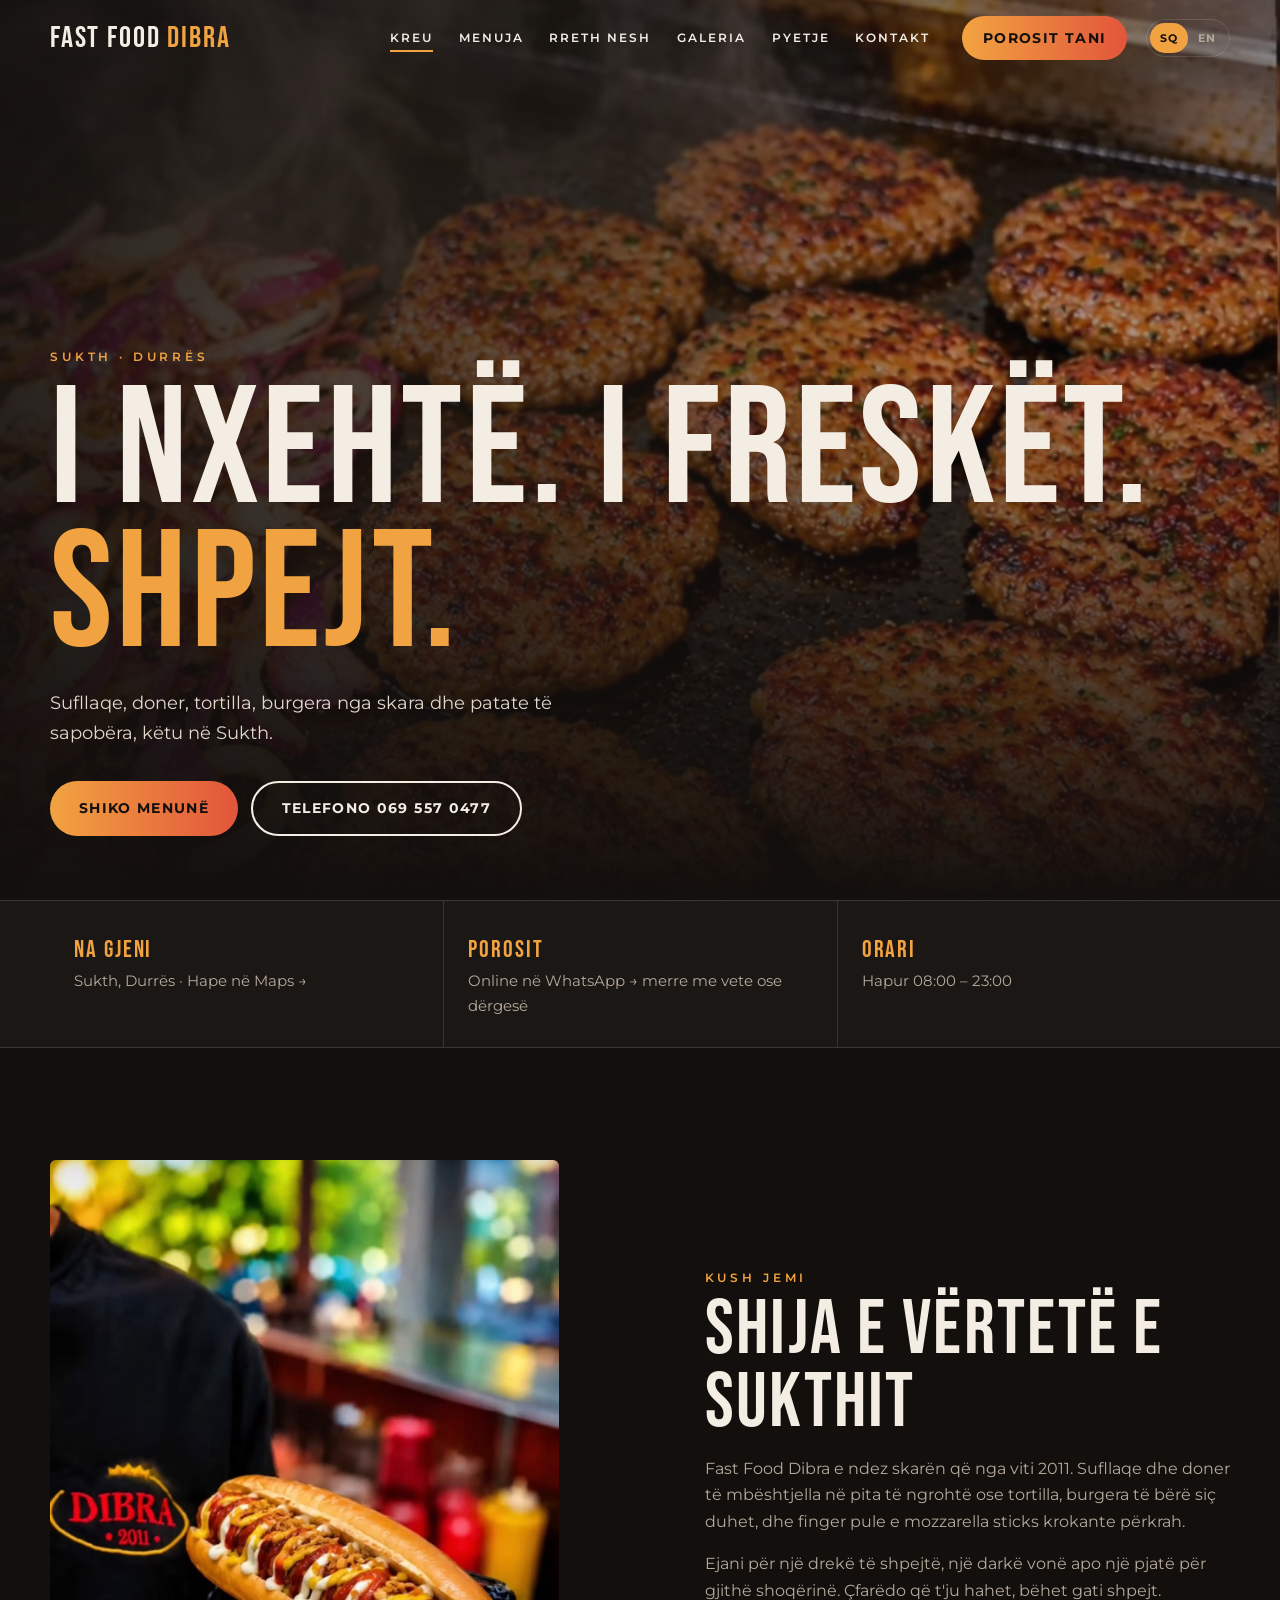
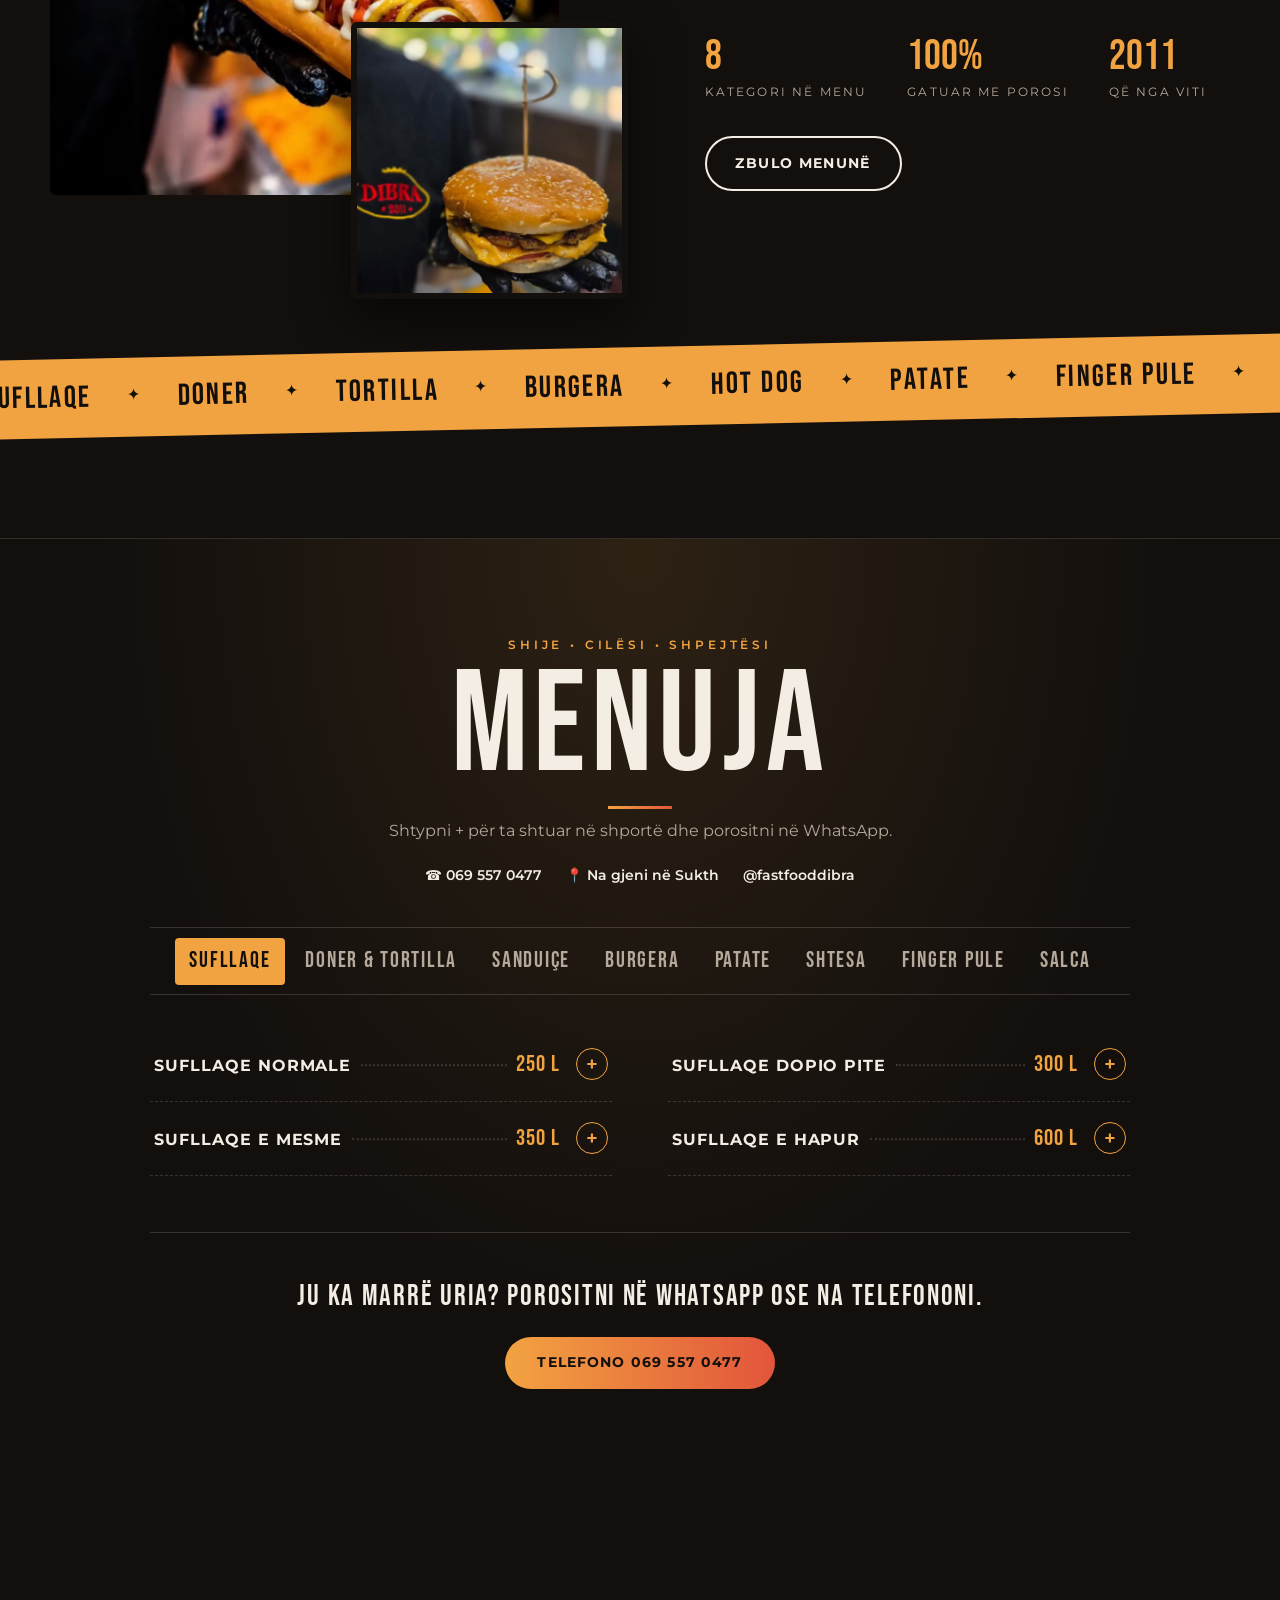
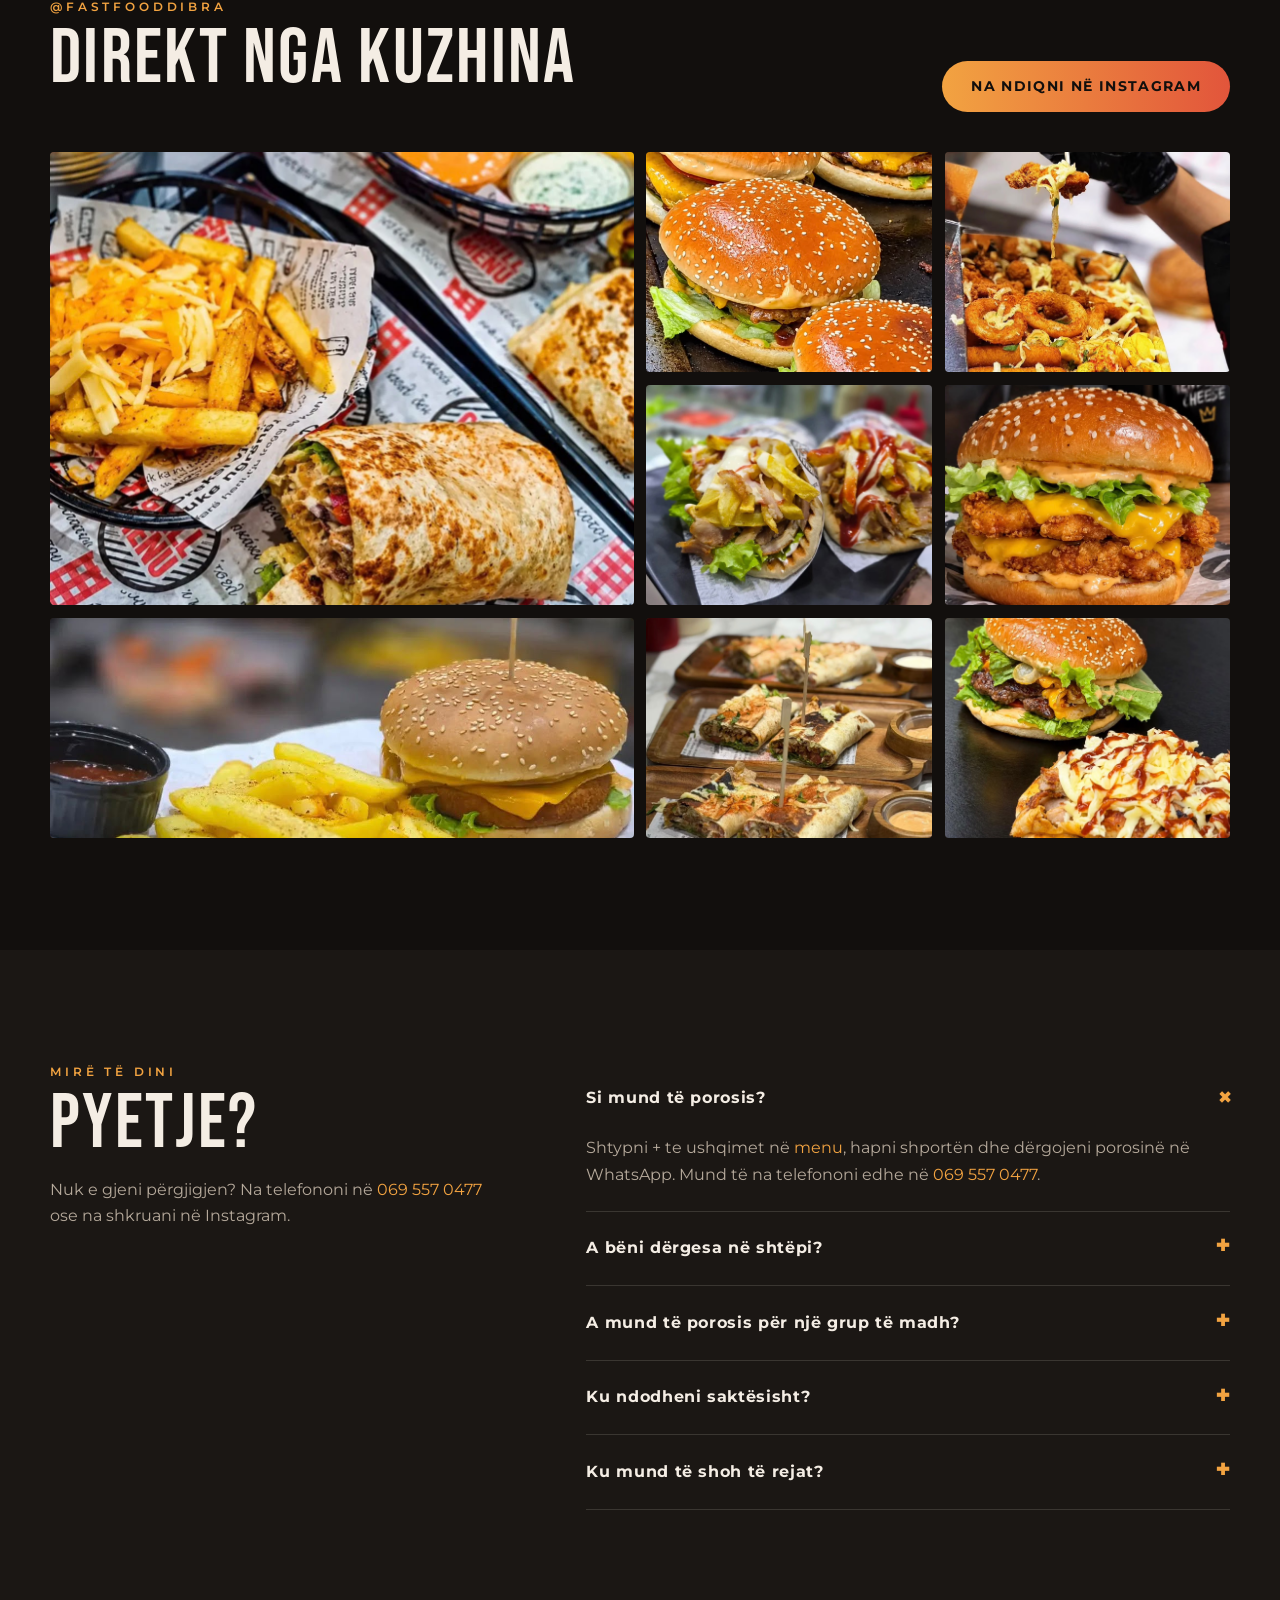
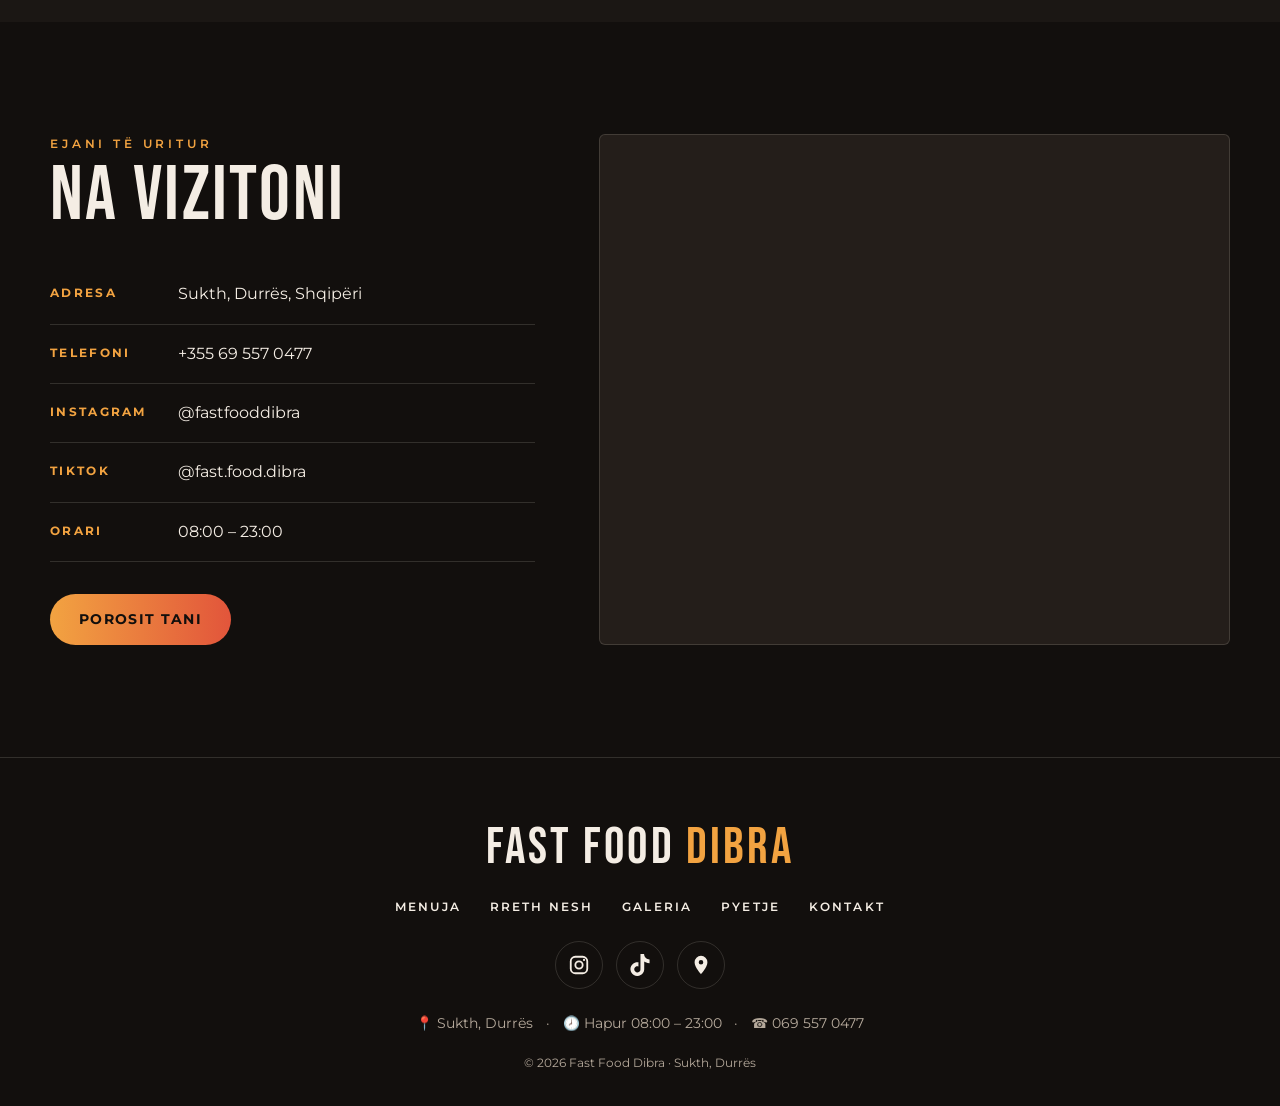
==== commit 618f3e72: "Add hours, TikTok, SEO tags and online-order wording - Opening hours 08:00-23:00 in info strip, visi" ====
--- a/index.html
+++ b/index.html
@@ -4,8 +4,66 @@
 <meta charset="UTF-8">
 <meta name="viewport" content="width=device-width, initial-scale=1">
 <title data-en="Fast Food Dibra – Souvlaki, Burgers &amp; Doner in Sukth">Fast Food Dibra – Sufllaqe, Burgera dhe Doner në Sukth</title>
-<meta name="description" content="Fast Food Dibra në Sukth, Durrës: sufllaqe, doner, tortilla, burgera, hot dog, patate, finger pule dhe mozzarella sticks. Telefononi 069 557 0477 për porosi."
-      data-en-content="Fast Food Dibra in Sukth, Durrës: souvlaki, doner, tortillas, burgers, hot dogs, fries, chicken fingers and mozzarella sticks. Call 069 557 0477 to order.">
+<meta name="description" content="Fast Food Dibra në Sukth, Durrës: sufllaqe, doner, tortilla, burgera, hot dog, patate, finger pule dhe mozzarella sticks. Porositni online në WhatsApp, me marrje ose dërgesë. Hapur 08:00 – 23:00."
+      data-en-content="Fast Food Dibra in Sukth, Durrës: souvlaki, doner, tortillas, burgers, hot dogs, fries, chicken fingers and mozzarella sticks. Order online on WhatsApp for pick-up or delivery. Open 08:00 – 23:00.">
+<link rel="canonical" href="https://frenksayswassup.github.io/FastFoodDibra/">
+
+<!-- Icons -->
+<link rel="icon" href="images/favicon.svg" type="image/svg+xml">
+<link rel="icon" href="images/favicon-32.png" sizes="32x32" type="image/png">
+<link rel="apple-touch-icon" href="images/apple-touch-icon.png">
+<meta name="theme-color" content="#120f0d">
+
+<!-- Open Graph: how the link looks when shared on WhatsApp, Facebook, Messenger, Viber.
+     Image and URL must be absolute. If the site moves to another address, update them here. -->
+<meta property="og:type" content="restaurant">
+<meta property="og:site_name" content="Fast Food Dibra">
+<meta property="og:title" content="Fast Food Dibra – Sukth, Durrës">
+<meta property="og:description" content="Sufllaqe, doner, burgera dhe patate. Porositni online në WhatsApp, me marrje ose dërgesë. Hapur 08:00 – 23:00.">
+<meta property="og:url" content="https://frenksayswassup.github.io/FastFoodDibra/">
+<meta property="og:image" content="https://frenksayswassup.github.io/FastFoodDibra/images/og-image.jpg">
+<meta property="og:image:width" content="1200">
+<meta property="og:image:height" content="630">
+<meta property="og:image:alt" content="Burgera në skarë te Fast Food Dibra">
+<meta property="og:locale" content="sq_AL">
+<meta property="og:locale:alternate" content="en_US">
+<meta name="twitter:card" content="summary_large_image">
+
+<!-- Google: restaurant details (address, phone, hours) -->
+<script type="application/ld+json">
+{
+  "@context": "https://schema.org",
+  "@type": "Restaurant",
+  "name": "Fast Food Dibra",
+  "url": "https://frenksayswassup.github.io/FastFoodDibra/",
+  "image": "https://frenksayswassup.github.io/FastFoodDibra/images/og-image.jpg",
+  "logo": "https://frenksayswassup.github.io/FastFoodDibra/images/apple-touch-icon.png",
+  "telephone": "+355695570477",
+  "foundingDate": "2011",
+  "servesCuisine": ["Fast Food", "Sufllaqe", "Doner", "Burgers"],
+  "priceRange": "250–600 ALL",
+  "currenciesAccepted": "ALL",
+  "menu": "https://frenksayswassup.github.io/FastFoodDibra/#menu",
+  "acceptsReservations": false,
+  "address": {
+    "@type": "PostalAddress",
+    "addressLocality": "Sukth",
+    "addressRegion": "Durrës",
+    "addressCountry": "AL"
+  },
+  "hasMap": "https://www.google.com/maps/place/fast+food+dibra/data=!4m2!3m1!1s0x134fd73f0eca9e05:0x3f14ae882ff30e26",
+  "openingHoursSpecification": [{
+    "@type": "OpeningHoursSpecification",
+    "dayOfWeek": ["Monday", "Tuesday", "Wednesday", "Thursday", "Friday", "Saturday", "Sunday"],
+    "opens": "08:00",
+    "closes": "23:00"
+  }],
+  "sameAs": [
+    "https://www.instagram.com/fastfooddibra/",
+    "https://www.tiktok.com/@fast.food.dibra"
+  ]
+}
+</script>
 <link rel="preconnect" href="https://fonts.googleapis.com">
 <link rel="preconnect" href="https://fonts.gstatic.com" crossorigin>
 <link rel="stylesheet" href="https://fonts.googleapis.com/css2?family=Bebas+Neue&family=Montserrat:wght@400;500;600;700&display=swap">
@@ -39,7 +97,7 @@
         <li><a class="nav__link" href="#faq" data-en="FAQ">Pyetje</a></li>
         <li><a class="nav__link" href="#visit" data-en="Contact">Kontakt</a></li>
       </ul>
-      <a class="btn btn--fire" href="tel:+355695570477" data-en="Call to order">Porosit me telefon</a>
+      <a class="btn btn--fire" href="#menu" data-en="Order now">Porosit tani</a>
     </nav>
     <div class="lang" role="group" aria-label="Gjuha" data-en-aria-label="Language">
       <button type="button" data-lang="sq" aria-pressed="true" title="Shqip">SQ</button>
@@ -68,9 +126,8 @@
   <section class="info" aria-label="Informacion i shpejtë" data-en-aria-label="Quick info">
     <div class="wrap">
       <div class="info__item"><h3 data-en="Find us">Na gjeni</h3><p><a href="https://www.google.com/maps/place/fast+food+dibra/data=!4m2!3m1!1s0x134fd73f0eca9e05:0x3f14ae882ff30e26" target="_blank" rel="noopener" data-en="Sukth, Durrës · Open in Maps →">Sukth, Durrës · Hape në Maps →</a></p></div>
-      <div class="info__item"><h3 data-en="Order">Porosit</h3><p><a href="tel:+355695570477">069 557 0477</a> · <span data-en="pick-up &amp; take-away">merre me vete</span></p></div>
-      <!-- TODO: put the real opening hours here -->
-      <div class="info__item"><h3 data-en="Hours">Orari</h3><p><span data-en="Call us or check">Na telefononi ose shikoni</span> <a href="https://www.instagram.com/fastfooddibra/" target="_blank" rel="noopener">@fastfooddibra</a> <span data-en="for today's hours">për orarin e sotëm</span></p></div>
+      <div class="info__item"><h3 data-en="Order">Porosit</h3><p><a href="#menu" data-en="Online on WhatsApp →">Online në WhatsApp →</a> <span data-en="pick-up or delivery">merre me vete ose dërgesë</span></p></div>
+      <div class="info__item"><h3 data-en="Hours">Orari</h3><p data-en="Open 08:00 – 23:00">Hapur 08:00 – 23:00</p></div>
     </div>
   </section>
 
@@ -244,8 +301,8 @@
         <p class="lead"><span data-en="Can't find your answer? Call us on">Nuk e gjeni përgjigjen? Na telefononi në</span> <a href="tel:+355695570477" style="color:var(--accent)">069 557 0477</a> <span data-en="or send a message on Instagram.">ose na shkruani në Instagram.</span></p>
       </div>
       <div class="reveal">
-        <details open><summary data-en="How do I order?">Si mund të porosis?</summary><p><span data-en="Call">Telefononi</span> <a href="tel:+355695570477">069 557 0477</a> <span data-en="and tell us what you'd like, then pick it up or eat with us in Sukth.">dhe na thoni çfarë dëshironi, pastaj merreni me vete ose hani tek ne në Sukth.</span></p></details>
-        <details><summary data-en="Do you deliver?">A bëni dërgesa në shtëpi?</summary><p data-en="Ask us when you call and we'll tell you if we can bring it to your area.">Na pyesni kur të telefononi dhe do t'ju themi nëse mund ta sjellim në zonën tuaj.</p></details>
+        <details open><summary data-en="How do I order?">Si mund të porosis?</summary><p><span data-en="Tap + next to the dishes in the">Shtypni + te ushqimet në</span> <a href="#menu" data-en="menu">menu</a><span data-en=", open the basket and send your order on WhatsApp. You can also call us on">, hapni shportën dhe dërgojeni porosinë në WhatsApp. Mund të na telefononi edhe në</span> <a href="tel:+355695570477">069 557 0477</a>.</p></details>
+        <details><summary data-en="Do you deliver?">A bëni dërgesa në shtëpi?</summary><p data-en="Yes. In the basket choose Delivery, then write your address or share your GPS location.">Po. Te shporta zgjidhni Dërgesë, pastaj shkruani adresën ose dërgoni vendndodhjen tuaj GPS.</p></details>
         <details><summary data-en="Can I order for a big group?">A mund të porosis për një grup të madh?</summary><p data-en="Yes. Send your order on WhatsApp or call ahead so it is ready when you arrive.">Po. Dërgoni porosinë në WhatsApp ose telefononi më herët që të jetë gati kur të vini.</p></details>
         <details><summary data-en="Where exactly are you?">Ku ndodheni saktësisht?</summary><p><span data-en="We're in Sukth, Durrës.">Jemi në Sukth, Durrës.</span> <a href="https://www.google.com/maps/place/fast+food+dibra/data=!4m2!3m1!1s0x134fd73f0eca9e05:0x3f14ae882ff30e26" target="_blank" rel="noopener" data-en="Open us in Google Maps">Na hapni në Google Maps</a> <span data-en="for directions.">për udhëzime.</span></p></details>
         <details><summary data-en="Where can I see what's new?">Ku mund të shoh të rejat?</summary><p><span data-en="Follow">Ndiqni</span> <a href="https://www.instagram.com/fastfooddibra/" target="_blank" rel="noopener">@fastfooddibra</a> <span data-en="on Instagram for new dishes, offers and videos from the kitchen.">në Instagram për pjata të reja, oferta dhe video nga kuzhina.</span></p></details>
@@ -263,10 +320,10 @@
           <li><span data-en="Address">Adresa</span><a href="https://www.google.com/maps/place/fast+food+dibra/data=!4m2!3m1!1s0x134fd73f0eca9e05:0x3f14ae882ff30e26" target="_blank" rel="noopener" data-en="Sukth, Durrës, Albania">Sukth, Durrës, Shqipëri</a></li>
           <li><span data-en="Phone">Telefoni</span><a href="tel:+355695570477">+355 69 557 0477</a></li>
           <li><span>Instagram</span><a href="https://www.instagram.com/fastfooddibra/" target="_blank" rel="noopener">@fastfooddibra</a></li>
-          <!-- TODO: real opening hours -->
-          <li><span data-en="Hours">Orari</span><p data-en="Call for today's hours">Telefononi për orarin e sotëm</p></li>
-        </ul>
-        <a class="btn btn--fire" href="tel:+355695570477" data-en="Call to order">Porosit me telefon</a>
+          <li><span>TikTok</span><a href="https://www.tiktok.com/@fast.food.dibra" target="_blank" rel="noopener">@fast.food.dibra</a></li>
+          <li><span data-en="Hours">Orari</span><p>08:00 – 23:00</p></li>
+        </ul>
+        <a class="btn btn--fire" href="#menu" data-en="Order now">Porosit tani</a>
       </div>
       <div class="visit__map reveal">
         <iframe title="Harta e Fast Food Dibra në Sukth" data-en-title="Map showing Fast Food Dibra in Sukth" loading="lazy" referrerpolicy="no-referrer-when-downgrade"
@@ -333,8 +390,27 @@
     <a href="#top" class="logo">Fast Food <span>Dibra</span></a>
     <nav class="footer__links" aria-label="Fundi i faqes" data-en-aria-label="Footer">
       <a href="#menu" data-en="Menu">Menuja</a><a href="#about" data-en="About">Rreth nesh</a><a href="#gallery" data-en="Gallery">Galeria</a><a href="#faq" data-en="FAQ">Pyetje</a><a href="#visit" data-en="Contact">Kontakt</a>
-      <a href="https://www.instagram.com/fastfooddibra/" target="_blank" rel="noopener">Instagram</a>
     </nav>
+
+    <div class="footer__social">
+      <a class="social" href="https://www.instagram.com/fastfooddibra/" target="_blank" rel="noopener" aria-label="Instagram @fastfooddibra" title="Instagram">
+        <svg viewBox="0 0 24 24" width="22" height="22" aria-hidden="true" fill="none" stroke="currentColor" stroke-width="2"><rect x="3" y="3" width="18" height="18" rx="5"/><circle cx="12" cy="12" r="4"/><circle cx="17.5" cy="6.5" r="1.2" fill="currentColor" stroke="none"/></svg>
+      </a>
+      <a class="social" href="https://www.tiktok.com/@fast.food.dibra" target="_blank" rel="noopener" aria-label="TikTok @fast.food.dibra" title="TikTok">
+        <svg viewBox="0 0 24 24" width="22" height="22" aria-hidden="true"><path fill="currentColor" d="M12.53.02c1.31-.02 2.61-.01 3.91-.02.08 1.53.63 3.09 1.75 4.17 1.12 1.11 2.7 1.62 4.24 1.79v4.03c-1.44-.05-2.89-.35-4.2-.97-.57-.26-1.1-.59-1.62-.93-.01 2.92.01 5.84-.02 8.75-.08 1.4-.54 2.79-1.35 3.94-1.31 1.92-3.58 3.17-5.91 3.21-1.43.08-2.86-.31-4.08-1.03-2.02-1.19-3.44-3.37-3.65-5.71-.02-.5-.03-1-.01-1.49.18-1.9 1.12-3.72 2.58-4.96 1.66-1.44 3.98-2.13 6.15-1.72.02 1.48-.04 2.96-.04 4.44-.99-.32-2.15-.23-3.02.37-.63.41-1.11 1.04-1.36 1.75-.21.51-.15 1.07-.14 1.61.24 1.64 1.82 3.02 3.5 2.87 1.12-.01 2.19-.66 2.77-1.61.19-.33.4-.67.41-1.06.1-1.79.06-3.57.07-5.36.01-4.03-.01-8.05.02-12.07Z"/></svg>
+      </a>
+      <a class="social" href="https://www.google.com/maps/place/fast+food+dibra/data=!4m2!3m1!1s0x134fd73f0eca9e05:0x3f14ae882ff30e26" target="_blank" rel="noopener" aria-label="Vendndodhja në Google Maps" data-en-aria-label="Location on Google Maps" title="Google Maps">
+        <svg viewBox="0 0 24 24" width="22" height="22" aria-hidden="true"><path fill="currentColor" d="M12 2a7 7 0 0 0-7 7c0 5.25 7 13 7 13s7-7.75 7-13a7 7 0 0 0-7-7Zm0 9.5a2.5 2.5 0 1 1 0-5 2.5 2.5 0 0 1 0 5Z"/></svg>
+      </a>
+    </div>
+
+    <p class="footer__meta">
+      <a href="https://www.google.com/maps/place/fast+food+dibra/data=!4m2!3m1!1s0x134fd73f0eca9e05:0x3f14ae882ff30e26" target="_blank" rel="noopener">📍 Sukth, Durrës</a>
+      <span aria-hidden="true">·</span>
+      <span data-en="🕗 Open 08:00 – 23:00">🕗 Hapur 08:00 – 23:00</span>
+      <span aria-hidden="true">·</span>
+      <a href="tel:+355695570477">☎ 069 557 0477</a>
+    </p>
     <p class="footer__bottom">© <span data-year></span> Fast Food Dibra · Sukth, Durrës</p>
   </div>
 </footer>
--- a/dibra.css
+++ b/dibra.css
@@ -164,6 +164,12 @@
 .footer__links{display:flex;justify-content:center;flex-wrap:wrap;gap:.6rem 1.8rem;margin:1.5rem 0;
   font-size:.75rem;font-weight:600;letter-spacing:.18em;text-transform:uppercase}
 .footer__links a:hover{color:var(--accent)}
+.footer__social{display:flex;justify-content:center;gap:.8rem;margin-bottom:1.4rem}
+.social{width:48px;height:48px;border-radius:50%;display:grid;place-items:center;border:1px solid var(--line);color:var(--ink);
+  transition:background .2s,color .2s,transform .2s,border-color .2s}
+.social:hover{background:var(--accent);border-color:var(--accent);color:var(--bg);transform:translateY(-3px)}
+.footer__meta{display:flex;justify-content:center;flex-wrap:wrap;gap:.4rem .8rem;font-size:.85rem;color:var(--muted);margin-bottom:1.2rem}
+.footer__meta a:hover{color:var(--accent)}
 .footer__bottom{font-size:.78rem;color:var(--muted)}
 
 @media (prefers-reduced-motion:reduce){
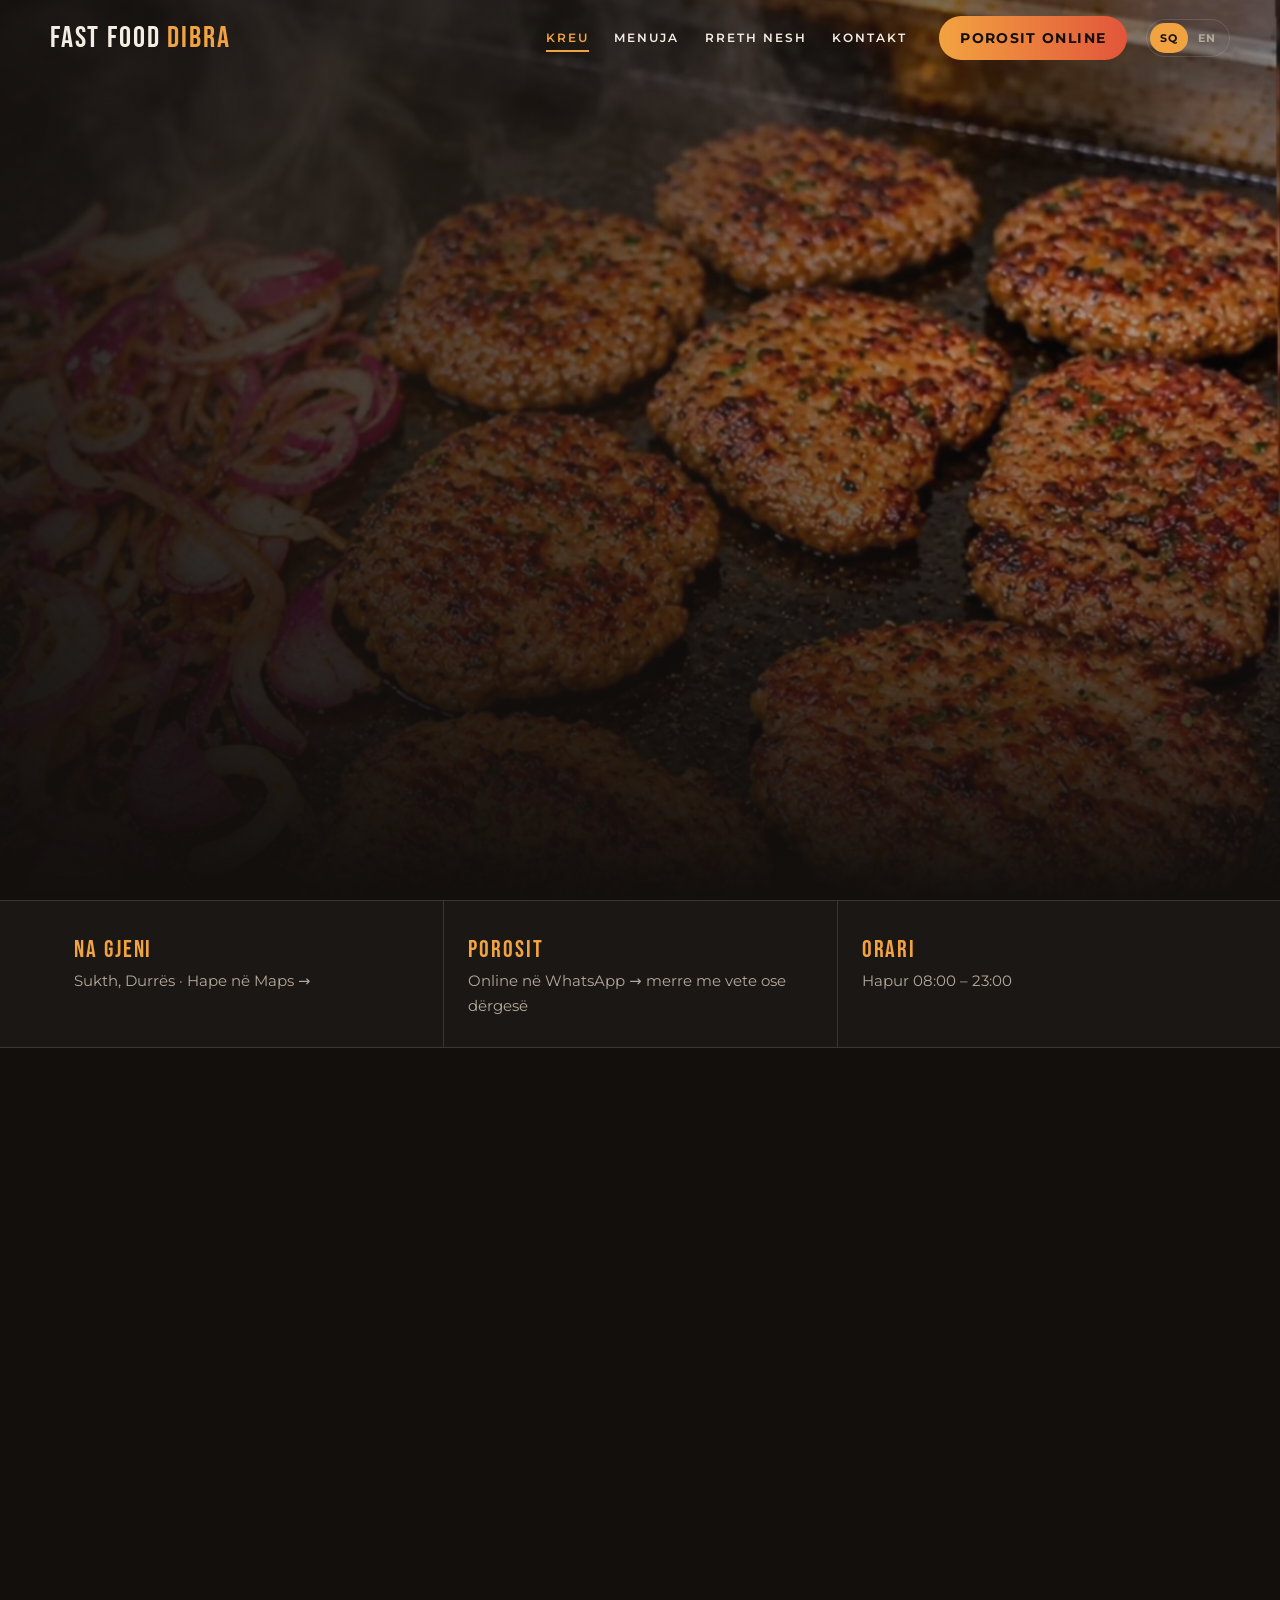
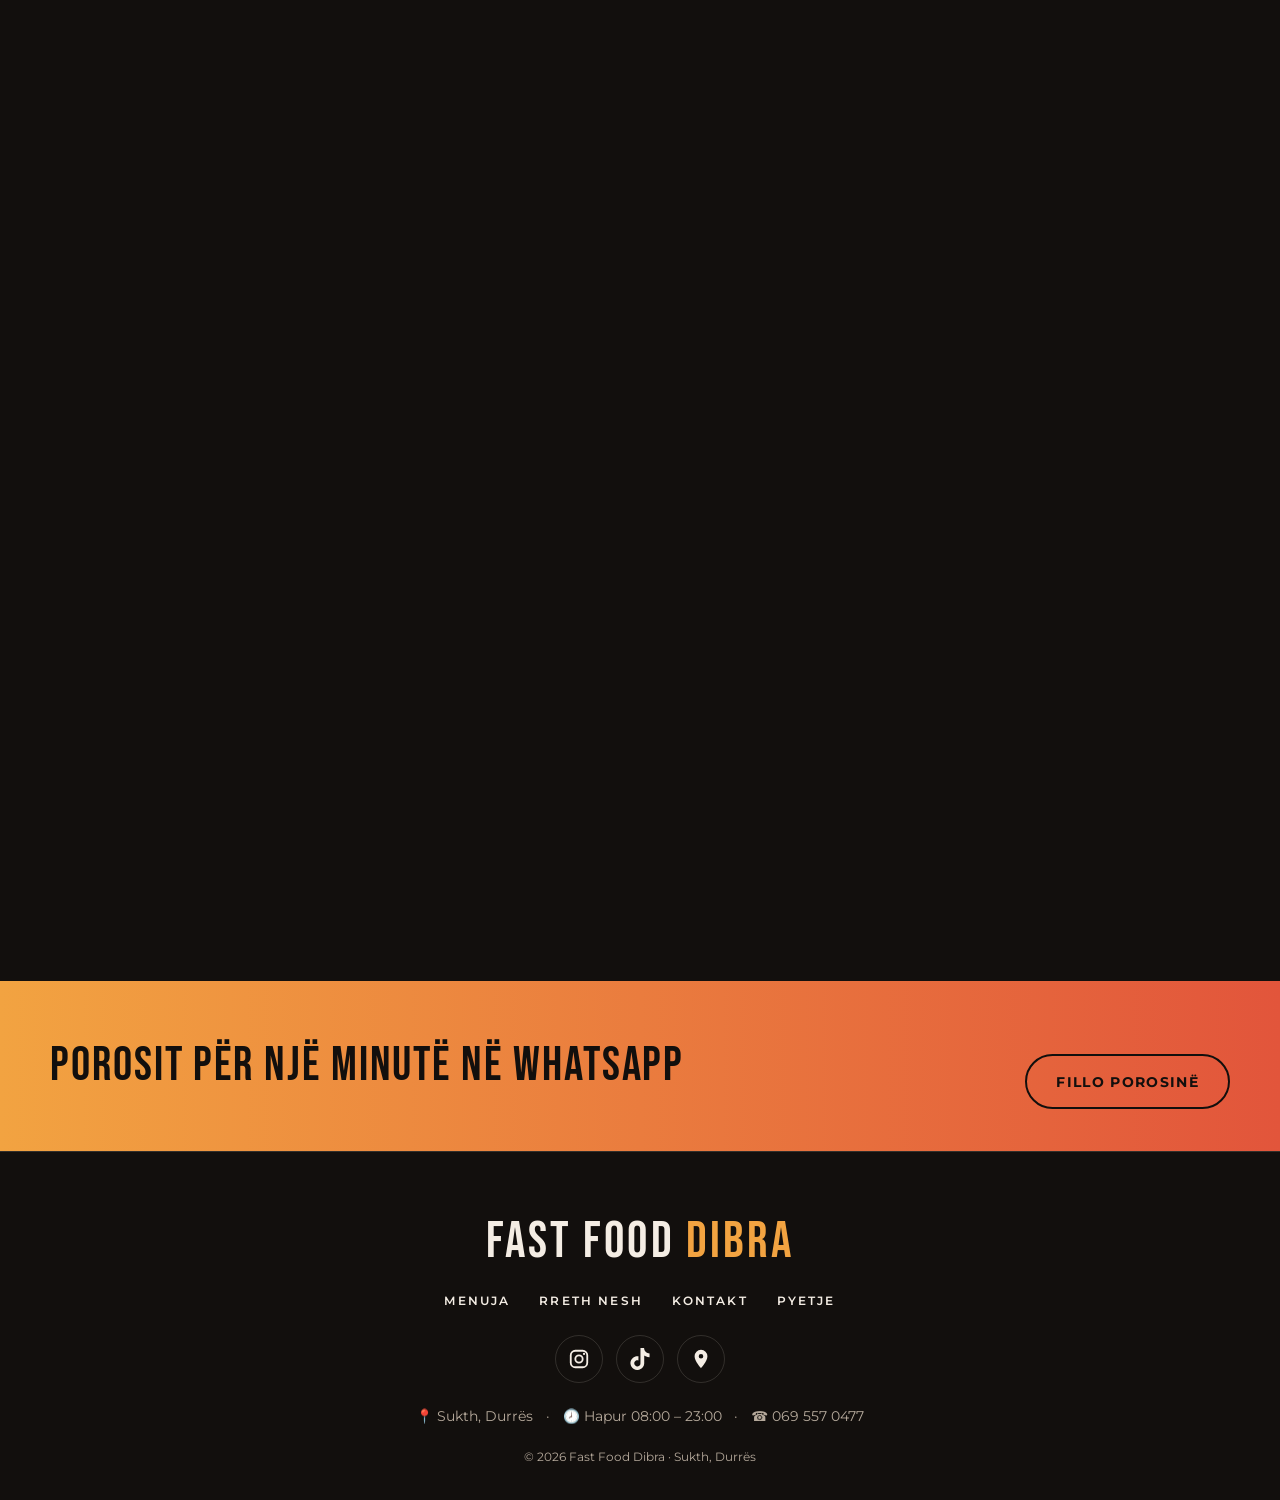
==== commit bcd2b05a: "Split site into 4 pages, add SEO, security and basket confirmation - Kreu, Menuja, Rreth nesh, Konta" ====
--- a/index.html
+++ b/index.html
@@ -3,48 +3,56 @@
 <head>
 <meta charset="UTF-8">
 <meta name="viewport" content="width=device-width, initial-scale=1">
+<meta http-equiv="Content-Security-Policy" content="default-src 'self'; script-src 'self'; style-src 'self'; img-src 'self' data:; font-src 'self'; connect-src 'self'; frame-src https://www.google.com https://maps.google.com; base-uri 'self'; form-action 'self'; object-src 'none'">
+<meta name="referrer" content="strict-origin-when-cross-origin">
 <title data-en="Fast Food Dibra – Souvlaki, Burgers &amp; Doner in Sukth">Fast Food Dibra – Sufllaqe, Burgera dhe Doner në Sukth</title>
-<meta name="description" content="Fast Food Dibra në Sukth, Durrës: sufllaqe, doner, tortilla, burgera, hot dog, patate, finger pule dhe mozzarella sticks. Porositni online në WhatsApp, me marrje ose dërgesë. Hapur 08:00 – 23:00."
-      data-en-content="Fast Food Dibra in Sukth, Durrës: souvlaki, doner, tortillas, burgers, hot dogs, fries, chicken fingers and mozzarella sticks. Order online on WhatsApp for pick-up or delivery. Open 08:00 – 23:00.">
+<meta name="description" content="Fast Food Dibra në Sukth, Durrës: sufllaqe, doner, tortilla, burgera, hot dog dhe patate. Porositni online në WhatsApp, me marrje ose dërgesë. Hapur 08:00 – 23:00."
+      data-en-content="Fast Food Dibra in Sukth, Durrës: souvlaki, doner, tortillas, burgers, hot dogs and fries. Order online on WhatsApp for pick-up or delivery. Open 08:00 – 23:00.">
 <link rel="canonical" href="https://frenksayswassup.github.io/FastFoodDibra/">
-
-<!-- Icons -->
+<meta name="theme-color" content="#120f0d">
 <link rel="icon" href="images/favicon.svg" type="image/svg+xml">
 <link rel="icon" href="images/favicon-32.png" sizes="32x32" type="image/png">
 <link rel="apple-touch-icon" href="images/apple-touch-icon.png">
-<meta name="theme-color" content="#120f0d">
-
-<!-- Open Graph: how the link looks when shared on WhatsApp, Facebook, Messenger, Viber.
-     Image and URL must be absolute. If the site moves to another address, update them here. -->
-<meta property="og:type" content="restaurant">
+<meta property="og:type" content="website">
 <meta property="og:site_name" content="Fast Food Dibra">
-<meta property="og:title" content="Fast Food Dibra – Sukth, Durrës">
-<meta property="og:description" content="Sufllaqe, doner, burgera dhe patate. Porositni online në WhatsApp, me marrje ose dërgesë. Hapur 08:00 – 23:00.">
+<meta property="og:locale" content="sq_AL">
+<meta property="og:title" content="Fast Food Dibra – Sufllaqe, Burgera dhe Doner në Sukth">
+<meta property="og:description" content="Fast Food Dibra në Sukth, Durrës: sufllaqe, doner, tortilla, burgera, hot dog dhe patate. Porositni online në WhatsApp, me marrje ose dërgesë. Hapur 08:00 – 23:00.">
 <meta property="og:url" content="https://frenksayswassup.github.io/FastFoodDibra/">
 <meta property="og:image" content="https://frenksayswassup.github.io/FastFoodDibra/images/og-image.jpg">
 <meta property="og:image:width" content="1200">
 <meta property="og:image:height" content="630">
 <meta property="og:image:alt" content="Burgera në skarë te Fast Food Dibra">
-<meta property="og:locale" content="sq_AL">
-<meta property="og:locale:alternate" content="en_US">
 <meta name="twitter:card" content="summary_large_image">
-
-<!-- Google: restaurant details (address, phone, hours) -->
+<link rel="preload" href="fonts/bebas-neue-latin-400-normal.woff2" as="font" type="font/woff2" crossorigin>
+<link rel="preload" href="fonts/montserrat-latin-400-normal.woff2" as="font" type="font/woff2" crossorigin>
+<link rel="stylesheet" href="dibra.css">
 <script type="application/ld+json">
 {
   "@context": "https://schema.org",
-  "@type": "Restaurant",
+  "@type": "WebSite",
+  "name": "Fast Food Dibra",
+  "alternateName": "Dibra",
+  "url": "https://frenksayswassup.github.io/FastFoodDibra/",
+  "inLanguage": [
+    "sq",
+    "en"
+  ]
+}
+</script>
+<script type="application/ld+json">
+{
+  "@context": "https://schema.org",
+  "@type": "FastFoodRestaurant",
+  "@id": "https://frenksayswassup.github.io/FastFoodDibra/#restaurant",
   "name": "Fast Food Dibra",
   "url": "https://frenksayswassup.github.io/FastFoodDibra/",
-  "image": "https://frenksayswassup.github.io/FastFoodDibra/images/og-image.jpg",
+  "image": [
+    "https://frenksayswassup.github.io/FastFoodDibra/images/og-image.jpg",
+    "https://frenksayswassup.github.io/FastFoodDibra/images/hero.jpg"
+  ],
   "logo": "https://frenksayswassup.github.io/FastFoodDibra/images/apple-touch-icon.png",
   "telephone": "+355695570477",
-  "foundingDate": "2011",
-  "servesCuisine": ["Fast Food", "Sufllaqe", "Doner", "Burgers"],
-  "priceRange": "250–600 ALL",
-  "currenciesAccepted": "ALL",
-  "menu": "https://frenksayswassup.github.io/FastFoodDibra/#menu",
-  "acceptsReservations": false,
   "address": {
     "@type": "PostalAddress",
     "addressLocality": "Sukth",
@@ -52,33 +60,40 @@
     "addressCountry": "AL"
   },
   "hasMap": "https://www.google.com/maps/place/fast+food+dibra/data=!4m2!3m1!1s0x134fd73f0eca9e05:0x3f14ae882ff30e26",
-  "openingHoursSpecification": [{
-    "@type": "OpeningHoursSpecification",
-    "dayOfWeek": ["Monday", "Tuesday", "Wednesday", "Thursday", "Friday", "Saturday", "Sunday"],
-    "opens": "08:00",
-    "closes": "23:00"
-  }],
+  "servesCuisine": [
+    "Fast food",
+    "Sufllaqe",
+    "Burgera",
+    "Doner"
+  ],
+  "priceRange": "250–600 L",
+  "currenciesAccepted": "ALL",
+  "hasMenu": "https://frenksayswassup.github.io/FastFoodDibra/menu.html",
+  "acceptsReservations": false,
+  "foundingDate": "2011",
+  "openingHoursSpecification": [
+    {
+      "@type": "OpeningHoursSpecification",
+      "dayOfWeek": ["Monday", "Tuesday", "Wednesday", "Thursday", "Friday", "Saturday", "Sunday"],
+      "opens": "08:00",
+      "closes": "23:00"
+    }
+  ],
   "sameAs": [
     "https://www.instagram.com/fastfooddibra/",
     "https://www.tiktok.com/@fast.food.dibra"
   ]
 }
 </script>
-<link rel="preconnect" href="https://fonts.googleapis.com">
-<link rel="preconnect" href="https://fonts.gstatic.com" crossorigin>
-<link rel="stylesheet" href="https://fonts.googleapis.com/css2?family=Bebas+Neue&family=Montserrat:wght@400;500;600;700&display=swap">
-<link rel="stylesheet" href="dibra.css">
-<link rel="stylesheet" href="menu.css">
-<link rel="stylesheet" href="cart.css">
-</head>
-<body>
+</head><body class="page-home">
 <!--
   LANGUAGES (Albanian first, English second)
   - The Albanian text is written normally inside each tag.
   - The English text is in the data-en="..." attribute on the same tag.
   - For alt text, aria-label, title and meta content, the English is in data-en-alt, data-en-aria-label, data-en-title, data-en-content.
   - To change a text: edit the Albanian inside the tag AND the English in data-en. Write & as &amp; inside data-en.
-  - The SQ / EN buttons in the header switch language (js/lang.js). Link straight to English with index.html?lang=en
+  - The SQ / EN buttons in the header switch language (js/lang.js). Link straight to English with ?lang=en
+  - Header and footer are the same on every page: change them on all 4 pages.
 
   PHOTOS live in images/ (hero.jpg, about-1.jpg, about-2.jpg, gallery/1-8.jpg, menu/*.jpg).
   Any photo that is missing just shows a dark placeholder, nothing breaks.
@@ -87,17 +102,15 @@
 
 <header class="site-header">
   <div class="wrap">
-    <a href="#top" class="logo" aria-label="Fast Food Dibra – kreu" data-en-aria-label="Fast Food Dibra – home">Fast Food <span>Dibra</span></a>
+    <a href="./" class="logo" aria-label="Fast Food Dibra – kreu" data-en-aria-label="Fast Food Dibra – home">Fast Food <span>Dibra</span></a>
     <nav class="nav" aria-label="Kryesore" data-en-aria-label="Main">
       <ul class="nav__list">
-        <li><a class="nav__link" href="#top" data-en="Home">Kreu</a></li>
-        <li><a class="nav__link" href="#menu" data-en="Menu">Menuja</a></li>
-        <li><a class="nav__link" href="#about" data-en="About">Rreth nesh</a></li>
-        <li><a class="nav__link" href="#gallery" data-en="Gallery">Galeria</a></li>
-        <li><a class="nav__link" href="#faq" data-en="FAQ">Pyetje</a></li>
-        <li><a class="nav__link" href="#visit" data-en="Contact">Kontakt</a></li>
+        <li><a class="nav__link" href="./" data-en="Home" aria-current="page">Kreu</a></li>
+        <li><a class="nav__link" href="menu.html" data-en="Menu">Menuja</a></li>
+        <li><a class="nav__link" href="rreth-nesh.html" data-en="About">Rreth nesh</a></li>
+        <li><a class="nav__link" href="kontakt.html" data-en="Contact">Kontakt</a></li>
       </ul>
-      <a class="btn btn--fire" href="#menu" data-en="Order now">Porosit tani</a>
+      <a class="btn btn--fire" href="menu.html" data-en="Order online">Porosit online</a>
     </nav>
     <div class="lang" role="group" aria-label="Gjuha" data-en-aria-label="Language">
       <button type="button" data-lang="sq" aria-pressed="true" title="Shqip">SQ</button>
@@ -116,7 +129,7 @@
       <h1 class="hero__title"><span data-en="Hot. Fresh.">I nxehtë. I freskët.</span><br><em data-en="Fast.">Shpejt.</em></h1>
       <p class="hero__text" data-en="Souvlaki, doner, tortillas, burgers off the grill and fries made fresh, right here in Sukth.">Sufllaqe, doner, tortilla, burgera nga skara dhe patate të sapobëra, këtu në Sukth.</p>
       <div class="hero__actions">
-        <a class="btn btn--fire" href="#menu" data-en="See the menu">Shiko menunë</a>
+        <a class="btn btn--fire" href="menu.html" data-en="Order online">Porosit online</a>
         <a class="btn btn--ghost" href="tel:+355695570477" data-en="Call 069 557 0477">Telefono 069 557 0477</a>
       </div>
     </div>
@@ -126,7 +139,7 @@
   <section class="info" aria-label="Informacion i shpejtë" data-en-aria-label="Quick info">
     <div class="wrap">
       <div class="info__item"><h3 data-en="Find us">Na gjeni</h3><p><a href="https://www.google.com/maps/place/fast+food+dibra/data=!4m2!3m1!1s0x134fd73f0eca9e05:0x3f14ae882ff30e26" target="_blank" rel="noopener" data-en="Sukth, Durrës · Open in Maps →">Sukth, Durrës · Hape në Maps →</a></p></div>
-      <div class="info__item"><h3 data-en="Order">Porosit</h3><p><a href="#menu" data-en="Online on WhatsApp →">Online në WhatsApp →</a> <span data-en="pick-up or delivery">merre me vete ose dërgesë</span></p></div>
+      <div class="info__item"><h3 data-en="Order">Porosit</h3><p><a href="menu.html" data-en="Online on WhatsApp →">Online në WhatsApp →</a> <span data-en="pick-up or delivery">merre me vete ose dërgesë</span></p></div>
       <div class="info__item"><h3 data-en="Hours">Orari</h3><p data-en="Open 08:00 – 23:00">Hapur 08:00 – 23:00</p></div>
     </div>
   </section>
@@ -142,254 +155,45 @@
         <p class="eyebrow" data-en="Who we are">Kush jemi</p>
         <h2 class="h2" data-en="Sukth's spot for real street food">Shija e vërtetë e Sukthit</h2>
         <p class="lead" data-en="Fast Food Dibra has been firing up the grill since 2011. Souvlaki and doner wrapped in warm pita or tortilla, burgers made the way they should be, and crispy chicken fingers and mozzarella sticks on the side.">Fast Food Dibra e ndez skarën që nga viti 2011. Sufllaqe dhe doner të mbështjella në pita të ngrohtë ose tortilla, burgera të bërë siç duhet, dhe finger pule e mozzarella sticks krokante përkrah.</p>
-        <p class="lead" style="margin-top:1rem" data-en="Grab a quick lunch, a late dinner or a platter for the whole group. Whatever you're craving, it's ready fast.">Ejani për një drekë të shpejtë, një darkë vonë apo një pjatë për gjithë shoqërinë. Çfarëdo që t'ju hahet, bëhet gati shpejt.</p>
-        <div class="about__stats">
-          <div><strong>8</strong><span data-en="Menu categories">Kategori në menu</span></div>
-          <div><strong>100%</strong><span data-en="Made to order">Gatuar me porosi</span></div>
-          <div><strong>2011</strong><span data-en="Serving since">Që nga viti</span></div>
+        <a class="btn btn--ghost" href="rreth-nesh.html" data-en="More about us">Më shumë për ne</a>
+      </div>
+    </div>
+  </section>
+
+  <!-- Menu categories -->
+  <section class="section cats" id="kategorite">
+    <div class="wrap">
+      <div class="cats__head reveal">
+        <div>
+          <p class="eyebrow" data-en="Our menu">Menuja jonë</p>
+          <h2 class="h2" data-en="What are you craving?">Çfarë ju hahet?</h2>
         </div>
-        <a class="btn btn--ghost" href="#menu" data-en="Explore the menu">Zbulo menunë</a>
-      </div>
-    </div>
-    <div class="ticker" aria-hidden="true"><div class="ticker__track">
-      <span data-en="Souvlaki">Sufllaqe</span><span>Doner</span><span>Tortilla</span><span data-en="Burgers">Burgera</span><span>Hot Dog</span><span data-en="Fries">Patate</span><span data-en="Chicken Fingers">Finger Pule</span><span>Mozzarella Sticks</span><span>Onion Rings</span>
-      <span data-en="Souvlaki">Sufllaqe</span><span>Doner</span><span>Tortilla</span><span data-en="Burgers">Burgera</span><span>Hot Dog</span><span data-en="Fries">Patate</span><span data-en="Chicken Fingers">Finger Pule</span><span>Mozzarella Sticks</span><span>Onion Rings</span>
-    </div></div>
-  </section>
-
-  <!-- Menu: names and prices from the official Fast Food Dibra menu board.
-       To change a price, edit the number in <span class="dm-price">. The basket reads prices from here. -->
-  <section class="dm" id="menu" aria-labelledby="dm-title">
-    <div class="dm-bg" aria-hidden="true"><div class="dm-bg__img"></div><div class="dm-bg__img"></div></div>
-
-    <div class="dm-inner">
-      <header class="dm-head">
-        <p class="dm-eyebrow" data-en="Taste • Quality • Speed">Shije • Cilësi • Shpejtësi</p>
-        <h2 class="dm-title" id="dm-title" data-en="Menu">Menuja</h2>
-        <p class="dm-lead" data-en="Tap + to add to your basket and order on WhatsApp.">Shtypni + për ta shtuar në shportë dhe porositni në WhatsApp.</p>
-        <div class="dm-info">
-          <a href="tel:+355695570477">☎ 069 557 0477</a>
-          <a href="https://maps.app.goo.gl/R8oNc75AwFTJSSRL6" target="_blank" rel="noopener" data-en="📍 Find us in Sukth">📍 Na gjeni në Sukth</a>
-          <a href="https://www.instagram.com/fastfooddibra/" target="_blank" rel="noopener">@fastfooddibra</a>
-        </div>
-      </header>
-
-      <div class="dm-tabs" role="tablist" aria-label="Kategoritë e menusë" data-en-aria-label="Menu categories">
-        <button class="dm-tab" role="tab" id="tab-sufllaqe" aria-controls="sufllaqe" aria-selected="true" data-en="Souvlaki">Sufllaqe</button>
-        <button class="dm-tab" role="tab" id="tab-doner" aria-controls="doner" aria-selected="false" tabindex="-1">Doner &amp; Tortilla</button>
-        <button class="dm-tab" role="tab" id="tab-sanduice" aria-controls="sanduice" aria-selected="false" tabindex="-1" data-en="Sandwiches">Sanduiçe</button>
-        <button class="dm-tab" role="tab" id="tab-burgera" aria-controls="burgera" aria-selected="false" tabindex="-1" data-en="Burgers">Burgera</button>
-        <button class="dm-tab" role="tab" id="tab-patate" aria-controls="patate" aria-selected="false" tabindex="-1" data-en="Fries">Patate</button>
-        <button class="dm-tab" role="tab" id="tab-shtesa" aria-controls="shtesa" aria-selected="false" tabindex="-1" data-en="Extras">Shtesa</button>
-        <button class="dm-tab" role="tab" id="tab-finger" aria-controls="finger" aria-selected="false" tabindex="-1" data-en="Chicken Fingers">Finger Pule</button>
-        <button class="dm-tab" role="tab" id="tab-salca" aria-controls="salca" aria-selected="false" tabindex="-1" data-en="Sauces">Salca</button>
-      </div>
-      <p class="dm-swipe" data-en="Swipe for more categories →">Rrëshqit për më shumë kategori →</p>
-
-      <!-- Sufllaqe -->
-      <div class="dm-panel" role="tabpanel" id="sufllaqe" aria-labelledby="tab-sufllaqe">
-        <ul class="dm-list">
-          <li class="dm-item" tabindex="0" data-id="sufllaqe-normale" data-img="images/menu/gyro-pork.jpg"><div class="dm-row"><h3 data-en="Souvlaki – Regular">Sufllaqe Normale</h3><span class="dm-dots"></span><span class="dm-price">250 L</span></div></li>
-          <li class="dm-item" tabindex="0" data-id="sufllaqe-dopio" data-img="images/menu/gyro-chicken.jpg"><div class="dm-row"><h3 data-en="Souvlaki – Double Pita">Sufllaqe Dopio Pite</h3><span class="dm-dots"></span><span class="dm-price">300 L</span></div></li>
-          <li class="dm-item" tabindex="0" data-id="sufllaqe-mesme" data-img="images/menu/souvlaki.jpg"><div class="dm-row"><h3 data-en="Souvlaki – Medium">Sufllaqe e Mesme</h3><span class="dm-dots"></span><span class="dm-price">350 L</span></div></li>
-          <li class="dm-item" tabindex="0" data-id="sufllaqe-hapur" data-img="images/menu/gyro-plate.jpg"><div class="dm-row"><h3 data-en="Open Souvlaki (plate)">Sufllaqe e Hapur</h3><span class="dm-dots"></span><span class="dm-price">600 L</span></div></li>
-        </ul>
-      </div>
-
-      <!-- Doner & Tortilla -->
-      <div class="dm-panel" role="tabpanel" id="doner" aria-labelledby="tab-doner" hidden>
-        <ul class="dm-list">
-          <li class="dm-item" tabindex="0" data-id="doner" data-img="images/menu/wrap.jpg"><div class="dm-row"><h3>Doner</h3><span class="dm-dots"></span><span class="dm-price">250 L</span></div></li>
-          <li class="dm-item" tabindex="0" data-id="tortilla-klasike" data-img="images/menu/gyro-plate.jpg"><div class="dm-row"><h3 data-en="Classic Tortilla">Tortilla Klasike</h3><span class="dm-dots"></span><span class="dm-price">300 L</span></div></li>
-          <li class="dm-item" tabindex="0" data-id="tortilla-mix" data-img="images/menu/wrap.jpg"><div class="dm-row"><h3 data-en="Mixed Tortilla">Tortilla Mix</h3><span class="dm-dots"></span><span class="dm-price">400 L</span></div></li>
-        </ul>
-      </div>
-
-      <!-- Sanduiçe -->
-      <div class="dm-panel" role="tabpanel" id="sanduice" aria-labelledby="tab-sanduice" hidden>
-        <ul class="dm-list">
-          <li class="dm-item" tabindex="0" data-id="hotdog" data-img="images/menu/hotdog.jpg"><div class="dm-row"><h3>Hot Dog</h3><span class="dm-dots"></span><span class="dm-price">250 L</span></div></li>
-          <li class="dm-item" tabindex="0" data-id="sanduic" data-img="images/menu/burger-dibra.jpg"><div class="dm-row"><h3 data-en="Sandwich">Sanduiç</h3><span class="dm-dots"></span><span class="dm-price">250 L</span></div></li>
-          <li class="dm-item" tabindex="0" data-id="skepasti" data-img="images/menu/burger-dibra.jpg"><div class="dm-row"><h3>Skepasti</h3><span class="dm-dots"></span><span class="dm-price">500 L</span></div></li>
-        </ul>
-      </div>
-
-      <!-- Burgera -->
-      <div class="dm-panel" role="tabpanel" id="burgera" aria-labelledby="tab-burgera" hidden>
-        <ul class="dm-list">
-          <li class="dm-item" tabindex="0" data-id="chicken-burger" data-img="images/menu/burger-chicken.jpg"><div class="dm-row"><h3 data-en="Classic Chicken Burger">Chicken Burger Klasik</h3><span class="dm-dots"></span><span class="dm-price">300 L</span></div></li>
-          <li class="dm-item" tabindex="0" data-id="double-chicken-burger" data-img="images/menu/burger-chicken.jpg"><div class="dm-row"><h3>Double Chicken Burger</h3><span class="dm-dots"></span><span class="dm-price">450 L</span></div></li>
-          <li class="dm-item" tabindex="0" data-id="beef-burger" data-img="images/menu/burger-cheese.jpg"><div class="dm-row"><h3>Beef Burger</h3><span class="dm-dots"></span><span class="dm-price">500 L</span></div></li>
-          <li class="dm-item" tabindex="0" data-id="double-beef-burger" data-img="images/menu/burger-classic.jpg"><div class="dm-row"><h3>Double Beef Burger</h3><span class="dm-dots"></span><span class="dm-price">600 L</span></div></li>
-        </ul>
-      </div>
-
-      <!-- Patate -->
-      <div class="dm-panel" role="tabpanel" id="patate" aria-labelledby="tab-patate" hidden>
-        <ul class="dm-list">
-          <li class="dm-item" tabindex="0" data-id="patate-klasike" data-img="images/menu/fries.jpg"><div class="dm-row"><h3 data-en="Classic Fries">Patate Klasike</h3><span class="dm-dots"></span><span class="dm-price">250 L</span></div></li>
-          <li class="dm-item" tabindex="0" data-id="patate-gouda" data-img="images/menu/fries-cheese.jpg"><div class="dm-row"><h3 data-en="Fries with Gouda">Patate Gouda</h3><span class="dm-dots"></span><span class="dm-price">350 L</span></div></li>
-          <li class="dm-item" tabindex="0" data-id="patate-sos" data-img="images/menu/fries.jpg"><div class="dm-row"><h3 data-en="Fries with Sauce">Patate me Sos</h3><span class="dm-dots"></span><span class="dm-price">350 L</span></div></li>
-        </ul>
-      </div>
-
-      <!-- Shtesa -->
-      <div class="dm-panel" role="tabpanel" id="shtesa" aria-labelledby="tab-shtesa" hidden>
-        <ul class="dm-list">
-          <li class="dm-item" tabindex="0" data-id="onion-rings" data-img="images/menu/nuggets.jpg"><div class="dm-row"><h3>Onion Rings</h3><span class="dm-dots"></span><span class="dm-price">300 L</span></div></li>
-          <li class="dm-item" tabindex="0" data-id="chicken-nuggets" data-img="images/menu/nuggets.jpg"><div class="dm-row"><h3>Chicken Nuggets</h3><span class="dm-dots"></span><span class="dm-price">350 L</span></div></li>
-        </ul>
-      </div>
-
-      <!-- Finger Pule -->
-      <div class="dm-panel" role="tabpanel" id="finger" aria-labelledby="tab-finger" hidden>
-        <ul class="dm-list">
-          <li class="dm-item" tabindex="0" data-id="finger-pule" data-img="images/menu/nuggets.jpg"><div class="dm-row"><h3 data-en="Chicken Fingers">Finger Pule</h3><span class="dm-dots"></span><span class="dm-price">450 L</span></div></li>
-          <li class="dm-item" tabindex="0" data-id="mozzarella-sticks" data-img="images/menu/mix-platter.jpg"><div class="dm-row"><h3>Mozzarella Sticks</h3><span class="dm-dots"></span><span class="dm-price">500 L</span></div></li>
-        </ul>
-      </div>
-
-      <!-- Salca (no price on the menu board, so they can't go in the basket: customers write them in the notes) -->
-      <div class="dm-panel" role="tabpanel" id="salca" aria-labelledby="tab-salca" hidden>
-        <ul class="dm-sauces">
-          <li data-en="Mayonnaise">Majonezë</li>
-          <li>Ketchup</li>
-          <li data-en="Mustard">Mustardë</li>
-          <li data-en="Spicy sauce">Salcë Pikante</li>
-          <li>Tzatziki</li>
-          <li>Barbecue</li>
-        </ul>
-        <p class="dm-note" data-en="Want a sauce? Write it in the notes when you send your order.">Dëshironi salcë? Shkruajeni te shënimet kur dërgoni porosinë.</p>
-      </div>
-
-      <div class="dm-cta">
-        <p data-en="Hungry? Order on WhatsApp or call us.">Ju ka marrë uria? Porositni në WhatsApp ose na telefononi.</p>
-        <a class="dm-btn" href="tel:+355695570477" data-en="Call 069 557 0477">Telefono 069 557 0477</a>
-      </div>
-    </div>
-  </section>
-
-  <!-- Gallery -->
-  <section class="section gallery" id="gallery">
-    <div class="wrap">
-      <div class="gallery__head reveal">
-        <div>
-          <p class="eyebrow">@fastfooddibra</p>
-          <h2 class="h2" data-en="Fresh from the kitchen">Direkt nga kuzhina</h2>
-        </div>
-        <a class="btn btn--fire" href="https://www.instagram.com/fastfooddibra/" target="_blank" rel="noopener" data-en="Follow on Instagram">Na ndiqni në Instagram</a>
-      </div>
-      <div class="gallery__grid reveal">
-        <a class="ph" href="https://www.instagram.com/fastfooddibra/" target="_blank" rel="noopener"><img src="images/gallery/1.jpg" alt="Wrap në skarë me patate me djathë dhe salca" data-en-alt="Grilled wrap with cheesy fries and dips" loading="lazy"></a>
-        <a class="ph" href="https://www.instagram.com/fastfooddibra/" target="_blank" rel="noopener"><img src="images/gallery/2.jpg" alt="Cheeseburgerë me bukë me susam në skarë" data-en-alt="Cheeseburgers with sesame buns on the grill" loading="lazy"></a>
-        <a class="ph" href="https://www.instagram.com/fastfooddibra/" target="_blank" rel="noopener"><img src="images/gallery/3.jpg" alt="Kuti me rrathë qepe, copa pule dhe patate me djathë" data-en-alt="Box of onion rings, chicken strips and potatoes with cheese" loading="lazy"></a>
-        <a class="ph" href="https://www.instagram.com/fastfooddibra/" target="_blank" rel="noopener"><img src="images/gallery/4.jpg" alt="Dy pita gyro me patate dhe salcë" data-en-alt="Two gyro pitas with fries and sauce" loading="lazy"></a>
-        <a class="ph" href="https://www.instagram.com/fastfooddibra/" target="_blank" rel="noopener"><img src="images/gallery/5.jpg" alt="Burger dyfish me pulë krokante dhe djathë" data-en-alt="Double crispy chicken burger with cheese" loading="lazy"></a>
-        <a class="ph" href="https://www.instagram.com/fastfooddibra/" target="_blank" rel="noopener"><img src="images/gallery/6.jpg" alt="Burger pule me patate të erëzuara dhe ketchup" data-en-alt="Chicken burger with seasoned fries and ketchup" loading="lazy"></a>
-        <a class="ph" href="https://www.instagram.com/fastfooddibra/" target="_blank" rel="noopener"><img src="images/gallery/7.jpg" alt="Wrap të thekur në dërrasa druri me salca" data-en-alt="Toasted wraps on wooden boards with dips" loading="lazy"></a>
-        <a class="ph" href="https://www.instagram.com/fastfooddibra/" target="_blank" rel="noopener"><img src="images/gallery/8.jpg" alt="Burger dhe pita pule me djathë" data-en-alt="Burger and cheesy chicken pita" loading="lazy"></a>
-      </div>
-    </div>
-  </section>
-
-  <!-- FAQ (TODO: check the answers with the owner) -->
-  <section class="section faq" id="faq">
-    <div class="wrap">
-      <div class="reveal">
-        <p class="eyebrow" data-en="Good to know">Mirë të dini</p>
-        <h2 class="h2" data-en="Questions?">Pyetje?</h2>
-        <p class="lead"><span data-en="Can't find your answer? Call us on">Nuk e gjeni përgjigjen? Na telefononi në</span> <a href="tel:+355695570477" style="color:var(--accent)">069 557 0477</a> <span data-en="or send a message on Instagram.">ose na shkruani në Instagram.</span></p>
-      </div>
-      <div class="reveal">
-        <details open><summary data-en="How do I order?">Si mund të porosis?</summary><p><span data-en="Tap + next to the dishes in the">Shtypni + te ushqimet në</span> <a href="#menu" data-en="menu">menu</a><span data-en=", open the basket and send your order on WhatsApp. You can also call us on">, hapni shportën dhe dërgojeni porosinë në WhatsApp. Mund të na telefononi edhe në</span> <a href="tel:+355695570477">069 557 0477</a>.</p></details>
-        <details><summary data-en="Do you deliver?">A bëni dërgesa në shtëpi?</summary><p data-en="Yes. In the basket choose Delivery, then write your address or share your GPS location.">Po. Te shporta zgjidhni Dërgesë, pastaj shkruani adresën ose dërgoni vendndodhjen tuaj GPS.</p></details>
-        <details><summary data-en="Can I order for a big group?">A mund të porosis për një grup të madh?</summary><p data-en="Yes. Send your order on WhatsApp or call ahead so it is ready when you arrive.">Po. Dërgoni porosinë në WhatsApp ose telefononi më herët që të jetë gati kur të vini.</p></details>
-        <details><summary data-en="Where exactly are you?">Ku ndodheni saktësisht?</summary><p><span data-en="We're in Sukth, Durrës.">Jemi në Sukth, Durrës.</span> <a href="https://www.google.com/maps/place/fast+food+dibra/data=!4m2!3m1!1s0x134fd73f0eca9e05:0x3f14ae882ff30e26" target="_blank" rel="noopener" data-en="Open us in Google Maps">Na hapni në Google Maps</a> <span data-en="for directions.">për udhëzime.</span></p></details>
-        <details><summary data-en="Where can I see what's new?">Ku mund të shoh të rejat?</summary><p><span data-en="Follow">Ndiqni</span> <a href="https://www.instagram.com/fastfooddibra/" target="_blank" rel="noopener">@fastfooddibra</a> <span data-en="on Instagram for new dishes, offers and videos from the kitchen.">në Instagram për pjata të reja, oferta dhe video nga kuzhina.</span></p></details>
-      </div>
-    </div>
-  </section>
-
-  <!-- Visit / contact -->
-  <section class="section visit" id="visit">
-    <div class="wrap">
-      <div class="reveal">
-        <p class="eyebrow" data-en="Come hungry">Ejani të uritur</p>
-        <h2 class="h2" data-en="Visit us">Na vizitoni</h2>
-        <ul class="visit__list">
-          <li><span data-en="Address">Adresa</span><a href="https://www.google.com/maps/place/fast+food+dibra/data=!4m2!3m1!1s0x134fd73f0eca9e05:0x3f14ae882ff30e26" target="_blank" rel="noopener" data-en="Sukth, Durrës, Albania">Sukth, Durrës, Shqipëri</a></li>
-          <li><span data-en="Phone">Telefoni</span><a href="tel:+355695570477">+355 69 557 0477</a></li>
-          <li><span>Instagram</span><a href="https://www.instagram.com/fastfooddibra/" target="_blank" rel="noopener">@fastfooddibra</a></li>
-          <li><span>TikTok</span><a href="https://www.tiktok.com/@fast.food.dibra" target="_blank" rel="noopener">@fast.food.dibra</a></li>
-          <li><span data-en="Hours">Orari</span><p>08:00 – 23:00</p></li>
-        </ul>
-        <a class="btn btn--fire" href="#menu" data-en="Order now">Porosit tani</a>
-      </div>
-      <div class="visit__map reveal">
-        <iframe title="Harta e Fast Food Dibra në Sukth" data-en-title="Map showing Fast Food Dibra in Sukth" loading="lazy" referrerpolicy="no-referrer-when-downgrade"
-          src="https://maps.google.com/maps?q=Fast%20Food%20Dibra%2C%20Sukth&amp;z=15&amp;output=embed"></iframe>
+        <a class="btn btn--fire" href="menu.html" data-en="Full menu &amp; prices">Gjithë menuja dhe çmimet</a>
+      </div>
+      <div class="cats__grid reveal">
+        <a class="cat" href="menu.html#sufllaqe"><img src="images/gallery/4.jpg" alt="" loading="lazy"><span data-en="from 250 L">nga 250 L</span><strong data-en="Souvlaki">Sufllaqe</strong></a>
+        <a class="cat" href="menu.html#doner"><img src="images/gallery/1.jpg" alt="" loading="lazy"><span data-en="from 250 L">nga 250 L</span><strong data-en="Doner &amp; Tortilla">Doner &amp; Tortilla</strong></a>
+        <a class="cat" href="menu.html#burgera"><img src="images/gallery/2.jpg" alt="" loading="lazy"><span data-en="from 300 L">nga 300 L</span><strong data-en="Burgers">Burgera</strong></a>
+        <a class="cat" href="menu.html#finger"><img src="images/gallery/3.jpg" alt="" loading="lazy"><span data-en="from 300 L">nga 300 L</span><strong data-en="Fingers &amp; Sides">Finger &amp; Shtesa</strong></a>
+      </div>
+    </div>
+  </section>
+
+  <section class="cta-band">
+    <div class="wrap">
+      <h2 data-en="Order in a minute on WhatsApp">Porosit për një minutë në WhatsApp</h2>
+      <div class="hero__actions">
+        <a class="btn btn--ghost" href="menu.html" data-en="Start my order">Fillo porosinë</a>
       </div>
     </div>
   </section>
 </main>
-
-<!-- ===== Basket (js/cart.js) – orders are sent to WhatsApp in Albanian =====
-     WhatsApp number is set in js/cart.js (WHATSAPP_NUMBER). -->
-<button class="cart-fab" type="button" aria-haspopup="dialog" aria-controls="cart" aria-label="Hap shportën" data-en-aria-label="Open basket" hidden>
-  <svg viewBox="0 0 24 24" width="24" height="24" aria-hidden="true"><path fill="currentColor" d="M7 18a2 2 0 1 0 0 4 2 2 0 0 0 0-4Zm10 0a2 2 0 1 0 0 4 2 2 0 0 0 0-4ZM5.2 4l.4 2H21l-2.2 8.1a2 2 0 0 1-1.9 1.4H8.4a2 2 0 0 1-2-1.6L4.2 2H1V0h4.8l.4 2Z" transform="translate(0 1)"/></svg>
-  <span class="cart-fab__count" aria-live="polite">0</span>
-  <span class="cart-fab__total"></span>
-</button>
-
-<div class="cart" id="cart" hidden>
-  <div class="cart__overlay" data-cart-close></div>
-  <aside class="cart__panel" role="dialog" aria-modal="true" aria-labelledby="cart-title">
-    <header class="cart__head">
-      <h2 id="cart-title" data-en="Your basket">Shporta juaj</h2>
-      <button class="cart__close" type="button" data-cart-close aria-label="Mbyll" data-en-aria-label="Close">✕</button>
-    </header>
-
-    <div class="cart__body">
-      <p class="cart__empty" data-en="Your basket is empty. Add something tasty from the menu!">Shporta është bosh. Shtoni diçka të shijshme nga menuja!</p>
-      <ul class="cart__list"></ul>
-
-      <form class="cart__form" novalidate>
-        <div class="cart__total"><span data-en="Total">Totali</span><strong class="cart__sum">0 L</strong></div>
-
-        <fieldset class="cart__mode">
-          <legend data-en="How do you want it?">Si e dëshironi?</legend>
-          <label><input type="radio" name="mode" value="pickup" checked> <span data-en="Pick up">Marr me vete</span></label>
-          <label><input type="radio" name="mode" value="delivery"> <span data-en="Delivery">Dërgesë</span></label>
-        </fieldset>
-
-        <label class="cart__field"><span data-en="Your name *">Emri juaj *</span><input name="name" autocomplete="name" required></label>
-        <div class="cart__delivery" hidden>
-          <label class="cart__field"><span data-en="Delivery address">Adresa e dërgesës</span><input name="address" autocomplete="street-address" placeholder="Rruga, pallati, kati" data-en-placeholder="Street, building, floor"></label>
-          <div class="cart__gps">
-            <button type="button" class="cart__gps-btn"><span aria-hidden="true">📍</span> <span class="cart__gps-label" data-en="Share my location (GPS)">Dërgo vendndodhjen time (GPS)</span></button>
-            <p class="cart__gps-status" aria-live="polite"></p>
-          </div>
-          <p class="cart__gps-note" data-en="Write your address, share your GPS location, or both.">Shkruani adresën, dërgoni vendndodhjen GPS, ose të dyja.</p>
-        </div>
-        <label class="cart__field"><span data-en="Notes (optional)">Shënime (opsionale)</span><textarea name="notes" rows="2" placeholder="p.sh. pa qepë, salcë pikante" data-en-placeholder="e.g. no onions, spicy sauce"></textarea></label>
-        <p class="cart__error" role="alert" hidden></p>
-
-        <button class="cart__send" type="submit">
-          <svg viewBox="0 0 24 24" width="20" height="20" aria-hidden="true"><path fill="currentColor" d="M12 2a10 10 0 0 0-8.6 15.1L2 22l5-1.3A10 10 0 1 0 12 2Zm0 18.2a8.2 8.2 0 0 1-4.2-1.2l-.3-.2-3 .8.8-2.9-.2-.3A8.2 8.2 0 1 1 12 20.2Zm4.5-6.1c-.2-.1-1.5-.7-1.7-.8-.2-.1-.4-.1-.6.1l-.8 1c-.1.2-.3.2-.5.1a6.7 6.7 0 0 1-3.3-2.9c-.3-.4.2-.4.7-1.3.1-.2 0-.3 0-.4l-.8-1.8c-.2-.5-.4-.4-.6-.4h-.5a1 1 0 0 0-.7.3 3 3 0 0 0-.9 2.2 5.2 5.2 0 0 0 1.1 2.7 11.9 11.9 0 0 0 4.6 4c1.7.7 2.3.8 3.2.7.5-.1 1.5-.6 1.7-1.2.2-.6.2-1.1.2-1.2-.1-.1-.3-.2-.5-.3Z"/></svg>
-          <span data-en="Send order on WhatsApp">Dërgo porosinë në WhatsApp</span>
-        </button>
-        <p class="cart__hint" data-en="WhatsApp opens with your order written in Albanian. Just press send. The restaurant will confirm your order and final price.">WhatsApp hapet me porosinë tuaj të shkruar. Thjesht shtypni dërgo. Restoranti do t'ju konfirmojë porosinë dhe çmimin përfundimtar.</p>
-      </form>
-    </div>
-  </aside>
-</div>
-<div class="cart-toast" role="status" aria-live="polite"></div>
 
 <footer class="site-footer">
   <div class="wrap">
-    <a href="#top" class="logo">Fast Food <span>Dibra</span></a>
+    <a href="./" class="logo">Fast Food <span>Dibra</span></a>
     <nav class="footer__links" aria-label="Fundi i faqes" data-en-aria-label="Footer">
-      <a href="#menu" data-en="Menu">Menuja</a><a href="#about" data-en="About">Rreth nesh</a><a href="#gallery" data-en="Gallery">Galeria</a><a href="#faq" data-en="FAQ">Pyetje</a><a href="#visit" data-en="Contact">Kontakt</a>
+      <a href="menu.html" data-en="Menu">Menuja</a><a href="rreth-nesh.html" data-en="About">Rreth nesh</a><a href="kontakt.html" data-en="Contact">Kontakt</a><a href="kontakt.html#faq" data-en="FAQ">Pyetje</a>
     </nav>
 
     <div class="footer__social">
@@ -418,8 +222,6 @@
 <script src="js/lang.js"></script>
 <script src="js/nav.js"></script>
 <script src="js/main.js"></script>
-<script src="js/menu.js"></script>
 <script src="js/site.js"></script>
-<script src="js/cart.js"></script>
 </body>
 </html>
--- a/dibra.css
+++ b/dibra.css
@@ -1,5 +1,13 @@
-/* ===== Fast Food Dibra – one-page site theme =====
+/* ===== Fast Food Dibra – site theme =====
    Dark, warm, grill-house look. Menu section styles live in menu.css. */
+
+/* Fonts are hosted here (fonts/), not loaded from Google: faster and no visitor data sent to Google */
+@font-face{font-family:'Bebas Neue';font-style:normal;font-weight:400;font-display:swap;src:url(fonts/bebas-neue-latin-400-normal.woff2) format('woff2')}
+@font-face{font-family:'Montserrat';font-style:normal;font-weight:400;font-display:swap;src:url(fonts/montserrat-latin-400-normal.woff2) format('woff2')}
+@font-face{font-family:'Montserrat';font-style:normal;font-weight:500;font-display:swap;src:url(fonts/montserrat-latin-500-normal.woff2) format('woff2')}
+@font-face{font-family:'Montserrat';font-style:normal;font-weight:600;font-display:swap;src:url(fonts/montserrat-latin-600-normal.woff2) format('woff2')}
+@font-face{font-family:'Montserrat';font-style:normal;font-weight:700;font-display:swap;src:url(fonts/montserrat-latin-700-normal.woff2) format('woff2')}
+
 *,*::before,*::after{box-sizing:border-box;margin:0;padding:0}
 html{scroll-behavior:smooth;scroll-padding-top:80px;-webkit-text-size-adjust:100%}
 img{max-width:100%;display:block}
@@ -60,7 +68,8 @@
 .nav__list{display:flex;gap:1.6rem}
 .nav__link{font-size:.78rem;font-weight:600;letter-spacing:.16em;text-transform:uppercase;padding:.4rem 0;position:relative}
 .nav__link::after{content:"";position:absolute;left:0;right:100%;bottom:0;height:2px;background:var(--accent);transition:right .25s}
-.nav__link:hover::after,.nav__link.active::after{right:0}
+.nav__link:hover::after,.nav__link.active::after,.nav__link[aria-current="page"]::after{right:0}
+.nav__link[aria-current="page"]{color:var(--accent)}
 .nav .btn{padding:.7rem 1.3rem}
 .nav-toggle{display:none;width:44px;height:44px;flex-direction:column;justify-content:center;align-items:center;gap:5px}
 .nav-toggle span{width:24px;height:2px;background:var(--ink);transition:.25s}
@@ -109,6 +118,7 @@
 @keyframes ticker{to{transform:translateX(-50%)}}
 
 /* ===== About ===== */
+.about{overflow-x:clip}
 .about .wrap{display:grid;grid-template-columns:1.1fr 1fr;gap:clamp(2rem,6vw,5rem);align-items:center}
 .about__photos{position:relative;padding:0 12% 18% 0}
 .about__photos .ph:first-child{aspect-ratio:4/5}
@@ -157,6 +167,42 @@
 .visit__map{min-height:380px;border-radius:6px;overflow:hidden;border:1px solid var(--line);background:var(--bg-3)}
 .visit__map iframe{width:100%;height:100%;min-height:380px;border:0;filter:grayscale(.4) contrast(1.05)}
 @media(max-width:820px){.visit .wrap{grid-template-columns:1fr}}
+
+/* ===== Sub-page title (Menuja, Rreth nesh, Kontakt) ===== */
+.page-head{padding:calc(76px + clamp(3rem,8vw,5rem)) 0 clamp(2rem,5vw,3rem);border-bottom:1px solid var(--line);
+  background:radial-gradient(ellipse at 15% 0%,rgba(242,163,65,.16),transparent 60%),var(--bg)}
+.page-head h1{font-family:var(--display);font-weight:400;font-size:clamp(3.4rem,10vw,6.5rem);line-height:.9;letter-spacing:.03em;margin:.5rem 0 .8rem}
+.page-head .lead{font-size:1.05rem}
+.site-header.is-solid{background:rgba(18,15,13,.94)}
+
+/* Small helpers (used instead of inline styles, so the Content-Security-Policy can block inline CSS) */
+.lead + .lead{margin-top:1rem}
+.link-accent{color:var(--accent)}
+.link-accent:hover{text-decoration:underline}
+
+/* ===== Home: menu categories ===== */
+.cats__head{display:flex;justify-content:space-between;align-items:end;gap:1.5rem;flex-wrap:wrap;margin-bottom:2.5rem}
+.cats__grid{display:grid;grid-template-columns:repeat(4,1fr);gap:.8rem}
+.cat{position:relative;display:flex;flex-direction:column;justify-content:flex-end;min-height:190px;padding:1.2rem;border-radius:6px;
+  overflow:hidden;isolation:isolate;border:1px solid var(--line);background:var(--bg-2);transition:transform .25s,border-color .25s}
+.cat img{position:absolute;inset:0;width:100%;height:100%;object-fit:cover;z-index:-2;opacity:.55;transition:transform .6s,opacity .3s}
+.cat::after{content:"";position:absolute;inset:0;z-index:-1;background:linear-gradient(180deg,transparent 20%,rgba(18,15,13,.92))}
+.cat strong{font-family:var(--display);font-weight:400;font-size:1.9rem;letter-spacing:.05em;line-height:1}
+.cat span{font-size:.75rem;font-weight:600;letter-spacing:.16em;text-transform:uppercase;color:var(--accent)}
+.cat:hover,.cat:focus-visible{transform:translateY(-3px);border-color:var(--accent)}
+.cat:hover img{transform:scale(1.06);opacity:.75}
+@media(max-width:820px){.cats__grid{grid-template-columns:repeat(2,1fr)}.cat{min-height:150px}}
+
+/* ===== Call-to-action band ===== */
+.cta-band{background:linear-gradient(90deg,var(--accent),var(--accent-2));color:var(--bg)}
+.cta-band .wrap{display:flex;justify-content:space-between;align-items:center;gap:1.5rem;flex-wrap:wrap;padding-block:2.6rem}
+.cta-band h2{font-family:var(--display);font-weight:400;font-size:clamp(2rem,5vw,3rem);letter-spacing:.04em;line-height:1}
+.cta-band .btn--ghost{border-color:var(--bg);color:var(--bg)}
+.cta-band .btn--ghost:hover{background:var(--bg);color:var(--ink)}
+
+/* ===== 404 ===== */
+.notfound{min-height:80svh;display:grid;place-items:center;text-align:center;padding:8rem 1rem 4rem}
+.notfound .hero__actions{justify-content:center}
 
 /* ===== Footer ===== */
 .site-footer{border-top:1px solid var(--line);padding:4rem 0 2rem;text-align:center}
